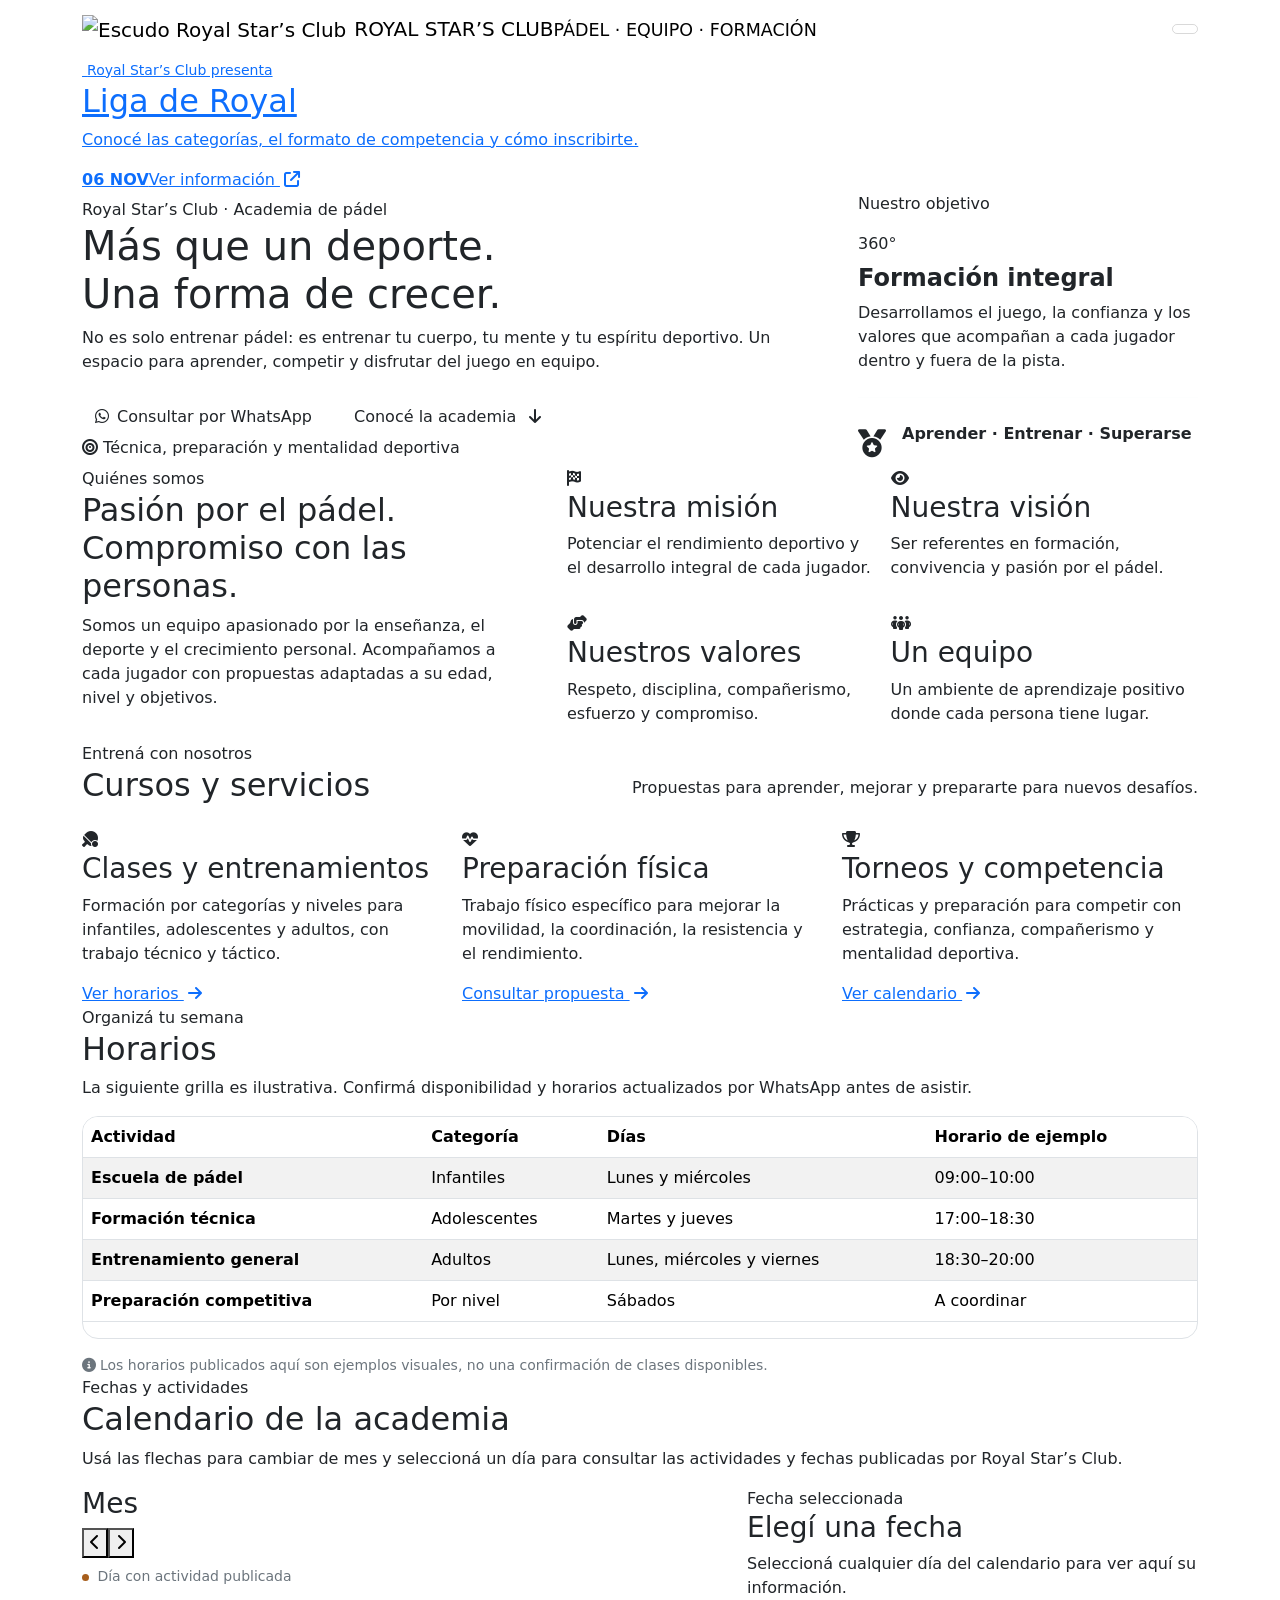
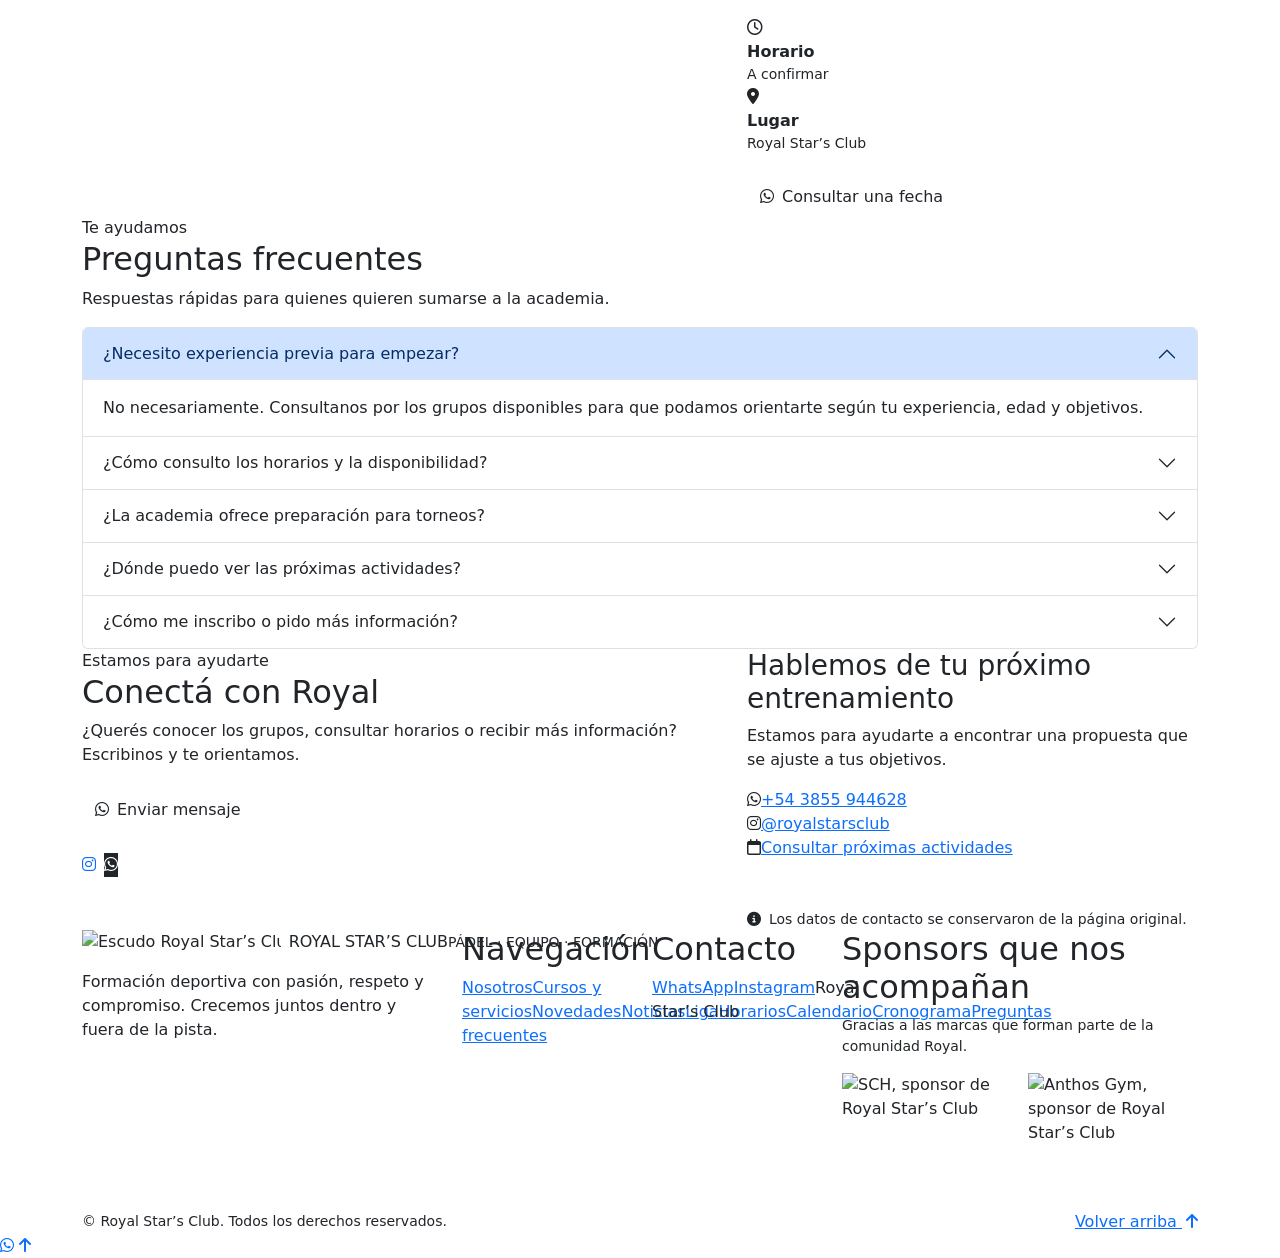
==== index.html @ 3c7a0f92 "Add website project files Co-authored-by: Copilot <223556219+Copilot@users.noreply.github.com>" ====
<!doctype html>
<html lang="es">
<head>
<meta charset="utf-8"/>
<meta content="width=device-width, initial-scale=1" name="viewport"/>
<meta content="#101a2a" name="theme-color"/>
<meta content="Royal Star&rsquo;s Club: p&aacute;del, formaci&oacute;n, equipo y competencia." name="description"/>
<title>Royal Star&rsquo;s Club | P&aacute;del, equipo y formaci&oacute;n</title>
<link href="assets/img/favicon-royal.png" rel="icon" type="image/png"/>
<link href="https://cdn.jsdelivr.net/npm/bootstrap@5.3.3/dist/css/bootstrap.min.css" rel="stylesheet"/>
<link href="https://cdnjs.cloudflare.com/ajax/libs/font-awesome/6.5.2/css/all.min.css" rel="stylesheet"/>
<link href="assets/css/main.css" rel="stylesheet"/>
</head>
<body id="top">
<nav aria-label="Navegaci&oacute;n principal" class="navbar site-nav sticky-top">
<div class="container">
<a aria-label="Royal Star&rsquo;s Club, inicio" class="navbar-brand d-flex align-items-center gap-2 me-3" href="#inicio">
<span class="brand-mark"><img alt="Escudo Royal Star&rsquo;s Club" src="assets/img/logo-royal.png"/></span><span class="brand-name">ROYAL STAR&rsquo;S CLUB<small>P&Aacute;DEL &middot; EQUIPO &middot; FORMACI&Oacute;N</small></span>
</a>
<button aria-controls="royalNav" aria-expanded="false" aria-label="Abrir men&uacute;" class="navbar-toggler ms-auto" data-bs-target="#royalNav" data-bs-toggle="collapse" type="button"><span aria-hidden="true" class="hamburger-lines"><span></span><span></span><span></span></span></button>
<div class="collapse navbar-collapse" id="royalNav">
<ul class="navbar-nav align-items-stretch">
<li class="nav-item"><a class="nav-link" href="#inicio">Inicio</a></li>
<li class="nav-item"><a class="nav-link" href="#nosotros">Nosotros</a></li>
<li class="nav-item"><a class="nav-link" href="#cursos">Cursos</a></li>
<li class="nav-item"><a class="nav-link" href="novedades.html" rel="noopener" target="_blank">Novedades</a></li>
<li class="nav-item"><a class="nav-link" href="novedades.html#blog" rel="noopener" target="_blank">Noticias</a></li>
<li class="nav-item"><a class="nav-link" href="liga.html" rel="noopener" target="_blank">Liga</a></li>
<li class="nav-item"><a class="nav-link" href="#horarios">Horarios</a></li>
<li class="nav-item"><a class="nav-link" href="#calendario">Calendario</a></li>
<li class="nav-item"><a class="nav-link" href="cronograma.html" rel="noopener" target="_blank">Cronograma</a></li>
<li class="nav-item"><a class="nav-link" href="#preguntas">Preguntas frecuentes</a></li>
<li class="nav-item ms-xl-1"><a class="btn btn-royal btn-sm px-3 mt-2 mt-xl-0" href="#contacto">Contacto <i class="fa-solid fa-arrow-right ms-1"></i></a></li>
</ul>
</div>
</div>
</nav>
<main>
<div class="league-promo-shell">
<div class="container">
<a aria-label="Abrir la p&aacute;gina especial Liga de Royal" class="league-promo" href="liga.html" rel="noopener" target="_blank">
<span class="league-promo-emblem"><img alt="" aria-hidden="true" src="assets/img/logo-royal.png"/></span>
<span class="league-promo-copy"><small>Royal Star&rsquo;s Club presenta</small><h2>Liga de Royal</h2><p>Conoc&eacute; las categor&iacute;as, el formato de competencia y c&oacute;mo inscribirte.</p></span>
<span class="league-promo-action"><strong>06 NOV</strong><span>Ver informaci&oacute;n <i class="fa-solid fa-arrow-up-right-from-square ms-1"></i></span></span>
</a>
</div>
</div>
<section class="hero" id="inicio">
<div class="container position-relative" style="z-index:1">
<div class="row align-items-center g-5">
<div class="col-lg-8">
<span class="eyebrow">Royal Star&rsquo;s Club &middot; Academia de p&aacute;del</span>
<h1>M&aacute;s que un deporte.<br/><span>Una forma de crecer.</span></h1>
<p class="hero-lead">No es solo entrenar p&aacute;del: es entrenar tu cuerpo, tu mente y tu esp&iacute;ritu deportivo. Un espacio para aprender, competir y disfrutar del juego en equipo.</p>
<div class="d-flex flex-wrap gap-3 mt-4"><a class="btn btn-royal" href="https://wa.me/543855944628?text=Hola,%20me%20gustar%C3%ADa%20recibir%20m%C3%A1s%20informaci%C3%B3n" rel="noopener" target="_blank"><i class="fa-brands fa-whatsapp me-2"></i>Consultar por WhatsApp</a><a class="btn btn-ghost" href="#cursos">Conoc&eacute; la academia <i class="fa-solid fa-arrow-down ms-2"></i></a></div>
<div class="hero-tag"><i class="fa-solid fa-bullseye"></i> T&eacute;cnica, preparaci&oacute;n y mentalidad deportiva</div>
</div>
<div class="col-lg-4 d-none d-lg-block"><div class="hero-side"><span class="eyebrow">Nuestro objetivo</span><div class="big-number mt-3">360&deg;</div><h2 class="h4 fw-bold mt-2">Formaci&oacute;n integral</h2><p class="mb-0">Desarrollamos el juego, la confianza y los valores que acompa&ntilde;an a cada jugador dentro y fuera de la pista.</p><hr class="border-light opacity-25 my-4"/><div class="d-flex gap-3 align-items-center"><i class="fa-solid fa-medal fs-3" style="color:var(--gold)"></i><div><strong>Aprender &middot; Entrenar &middot; Superarse</strong><div class="small text-white-50">Cada pr&aacute;ctica es una oportunidad.</div></div></div></div></div>
</div>
</div>
</section>
<section class="section-wrap" id="nosotros">
<div class="container"><div class="section-panel">
<div class="row g-5 align-items-start"><div class="col-lg-5"><span class="section-kicker">Qui&eacute;nes somos</span><h2 class="section-title">Pasi&oacute;n por el p&aacute;del.<br/>Compromiso con las personas.</h2><div class="title-rule"></div><p class="section-intro">Somos un equipo apasionado por la ense&ntilde;anza, el deporte y el crecimiento personal. Acompa&ntilde;amos a cada jugador con propuestas adaptadas a su edad, nivel y objetivos.</p></div>
<div class="col-lg-7"><div class="row g-3">
<div class="col-sm-6"><div class="value-tile"><i class="fa-solid fa-flag-checkered"></i><h3>Nuestra misi&oacute;n</h3><p>Potenciar el rendimiento deportivo y el desarrollo integral de cada jugador.</p></div></div>
<div class="col-sm-6"><div class="value-tile"><i class="fa-solid fa-eye"></i><h3>Nuestra visi&oacute;n</h3><p>Ser referentes en formaci&oacute;n, convivencia y pasi&oacute;n por el p&aacute;del.</p></div></div>
<div class="col-sm-6"><div class="value-tile"><i class="fa-solid fa-handshake-angle"></i><h3>Nuestros valores</h3><p>Respeto, disciplina, compa&ntilde;erismo, esfuerzo y compromiso.</p></div></div>
<div class="col-sm-6"><div class="value-tile"><i class="fa-solid fa-people-group"></i><h3>Un equipo</h3><p>Un ambiente de aprendizaje positivo donde cada persona tiene lugar.</p></div></div>
</div></div>
</div>
</div></div>
</section>
<section class="section-wrap pt-0" id="cursos">
<div class="container"><div class="section-panel">
<div class="d-flex flex-wrap align-items-end justify-content-between gap-3 mb-4"><div><span class="section-kicker">Entren&aacute; con nosotros</span><h2 class="section-title mb-0">Cursos y servicios</h2></div><p class="section-intro mb-1">Propuestas para aprender, mejorar y prepararte para nuevos desaf&iacute;os.</p></div><div class="title-rule"></div>
<div class="row g-4">
<div class="col-md-6 col-xl-4"><article class="service-card"><div class="card-top"></div><div class="service-body"><div class="service-icon"><i class="fa-solid fa-table-tennis-paddle-ball"></i></div><h3>Clases y entrenamientos</h3><p>Formaci&oacute;n por categor&iacute;as y niveles para infantiles, adolescentes y adultos, con trabajo t&eacute;cnico y t&aacute;ctico.</p><a class="text-link" href="#horarios">Ver horarios <i class="fa-solid fa-arrow-right ms-1"></i></a></div></article></div>
<div class="col-md-6 col-xl-4"><article class="service-card"><div class="card-top"></div><div class="service-body"><div class="service-icon"><i class="fa-solid fa-heart-pulse"></i></div><h3>Preparaci&oacute;n f&iacute;sica</h3><p>Trabajo f&iacute;sico espec&iacute;fico para mejorar la movilidad, la coordinaci&oacute;n, la resistencia y el rendimiento.</p><a class="text-link" href="#contacto">Consultar propuesta <i class="fa-solid fa-arrow-right ms-1"></i></a></div></article></div>
<div class="col-md-6 col-xl-4"><article class="service-card"><div class="card-top"></div><div class="service-body"><div class="service-icon"><i class="fa-solid fa-trophy"></i></div><h3>Torneos y competencia</h3><p>Pr&aacute;cticas y preparaci&oacute;n para competir con estrategia, confianza, compa&ntilde;erismo y mentalidad deportiva.</p><a class="text-link" href="#calendario">Ver calendario <i class="fa-solid fa-arrow-right ms-1"></i></a></div></article></div>
</div>
</div></div>
</section>
<section class="section-wrap pt-0" id="horarios">
<div class="container"><div class="section-panel">
<span class="section-kicker">Organiz&aacute; tu semana</span><h2 class="section-title">Horarios</h2><p class="section-intro">La siguiente grilla es ilustrativa. Confirm&aacute; disponibilidad y horarios actualizados por WhatsApp antes de asistir.</p><div class="title-rule"></div>
<div class="table-responsive rounded-4 border"><table class="table table-striped table-hover table-royal"><thead><tr><th scope="col">Actividad</th><th scope="col">Categor&iacute;a</th><th scope="col">D&iacute;as</th><th scope="col">Horario de ejemplo</th></tr></thead><tbody>
<tr><td class="fw-bold">Escuela de p&aacute;del</td><td>Infantiles</td><td>Lunes y mi&eacute;rcoles</td><td><span class="time-pill">09:00&ndash;10:00</span></td></tr>
<tr><td class="fw-bold">Formaci&oacute;n t&eacute;cnica</td><td>Adolescentes</td><td>Martes y jueves</td><td><span class="time-pill">17:00&ndash;18:30</span></td></tr>
<tr><td class="fw-bold">Entrenamiento general</td><td>Adultos</td><td>Lunes, mi&eacute;rcoles y viernes</td><td><span class="time-pill">18:30&ndash;20:00</span></td></tr>
<tr><td class="fw-bold">Preparaci&oacute;n competitiva</td><td>Por nivel</td><td>S&aacute;bados</td><td><span class="time-pill">A coordinar</span></td></tr>
</tbody></table></div>
<p class="small text-secondary mt-3 mb-0"><i class="fa-solid fa-circle-info me-1"></i>Los horarios publicados aqu&iacute; son ejemplos visuales, no una confirmaci&oacute;n de clases disponibles.</p>
</div></div>
</section>
<section class="section-wrap pt-0" id="calendario">
<div class="container"><div class="section-panel">
<span class="section-kicker">Fechas y actividades</span><h2 class="section-title">Calendario de la academia</h2><p class="section-intro">Us&aacute; las flechas para cambiar de mes y seleccion&aacute; un d&iacute;a para consultar las actividades y fechas publicadas por Royal Star&rsquo;s Club.</p><div class="title-rule"></div>
<div class="row g-4 align-items-stretch"><div class="col-lg-7"><div class="calendar-shell"><div class="calendar-head"><h3 aria-live="polite" id="calendarMonth">Mes</h3><div class="calendar-nav"><button aria-label="Mes anterior" id="prevMonth" type="button"><i class="fa-solid fa-chevron-left"></i></button><button aria-label="Mes siguiente" id="nextMonth" type="button"><i class="fa-solid fa-chevron-right"></i></button></div></div><div aria-label="Calendario mensual" class="calendar-grid" id="calendarGrid"></div></div><div class="small text-secondary mt-2"><span class="d-inline-block rounded-circle me-1" style="width:7px;height:7px;background:#a75e1c"></span> D&iacute;a con actividad publicada</div></div>
<div class="col-lg-5"><div class="event-panel"><span class="event-date" id="selectedDateLabel">Fecha seleccionada</span><h3 id="eventTitle">Eleg&iacute; una fecha</h3><p id="eventDescription">Seleccion&aacute; cualquier d&iacute;a del calendario para ver aqu&iacute; su informaci&oacute;n.</p><div class="event-detail"><i class="fa-regular fa-clock"></i><div><strong>Horario</strong><div class="small" id="eventTime">A confirmar</div></div></div><div class="event-detail"><i class="fa-solid fa-location-dot"></i><div><strong>Lugar</strong><div class="small" id="eventPlace">Royal Star&rsquo;s Club</div></div></div><a class="btn btn-royal mt-4" href="https://wa.me/543855944628?text=Hola,%20quiero%20consultar%20por%20el%20calendario%20de%20Royal%20Club" rel="noopener" target="_blank"><i class="fa-brands fa-whatsapp me-2"></i>Consultar una fecha</a></div></div>
</div>
</div></div>
</section>
<section class="section-wrap pt-0" id="preguntas">
<div class="container"><div class="section-panel">
<span class="section-kicker">Te ayudamos</span><h2 class="section-title">Preguntas frecuentes</h2><p class="section-intro">Respuestas r&aacute;pidas para quienes quieren sumarse a la academia.</p><div class="title-rule"></div>
<div class="accordion" id="faqAccordion">
<div class="accordion-item"><h3 class="accordion-header"><button aria-controls="faq1" aria-expanded="true" class="accordion-button" data-bs-target="#faq1" data-bs-toggle="collapse" type="button">&iquest;Necesito experiencia previa para empezar?</button></h3><div class="accordion-collapse collapse show" data-bs-parent="#faqAccordion" id="faq1"><div class="accordion-body">No necesariamente. Consultanos por los grupos disponibles para que podamos orientarte seg&uacute;n tu experiencia, edad y objetivos.</div></div></div>
<div class="accordion-item"><h3 class="accordion-header"><button aria-controls="faq2" aria-expanded="false" class="accordion-button collapsed" data-bs-target="#faq2" data-bs-toggle="collapse" type="button">&iquest;C&oacute;mo consulto los horarios y la disponibilidad?</button></h3><div class="accordion-collapse collapse" data-bs-parent="#faqAccordion" id="faq2"><div class="accordion-body">Pod&eacute;s revisar la secci&oacute;n Horarios y escribirnos por WhatsApp para confirmar los turnos vigentes y la disponibilidad de cada grupo.</div></div></div>
<div class="accordion-item"><h3 class="accordion-header"><button aria-controls="faq3" aria-expanded="false" class="accordion-button collapsed" data-bs-target="#faq3" data-bs-toggle="collapse" type="button">&iquest;La academia ofrece preparaci&oacute;n para torneos?</button></h3><div class="accordion-collapse collapse" data-bs-parent="#faqAccordion" id="faq3"><div class="accordion-body">La propuesta contempla entrenamiento t&eacute;cnico, t&aacute;ctico y preparaci&oacute;n competitiva. Consult&aacute; qu&eacute; actividades est&aacute;n programadas en este momento.</div></div></div>
<div class="accordion-item"><h3 class="accordion-header"><button aria-controls="faq4" aria-expanded="false" class="accordion-button collapsed" data-bs-target="#faq4" data-bs-toggle="collapse" type="button">&iquest;D&oacute;nde puedo ver las pr&oacute;ximas actividades?</button></h3><div class="accordion-collapse collapse" data-bs-parent="#faqAccordion" id="faq4"><div class="accordion-body">En el Calendario pod&eacute;s navegar por los meses y seleccionar una fecha. Tambi&eacute;n pod&eacute;s consultar la p&aacute;gina Cronograma desde el men&uacute; principal.</div></div></div>
<div class="accordion-item"><h3 class="accordion-header"><button aria-controls="faq5" aria-expanded="false" class="accordion-button collapsed" data-bs-target="#faq5" data-bs-toggle="collapse" type="button">&iquest;C&oacute;mo me inscribo o pido m&aacute;s informaci&oacute;n?</button></h3><div class="accordion-collapse collapse" data-bs-parent="#faqAccordion" id="faq5"><div class="accordion-body">Escribinos por WhatsApp o contactanos desde los enlaces de esta p&aacute;gina para que podamos orientarte sobre los pasos a seguir.</div></div></div>
</div>
</div></div>
</section>
<section class="section-wrap pt-0" id="contacto">
<div class="container"><div class="row g-4"><div class="col-lg-7"><div class="section-panel h-100"><span class="section-kicker">Estamos para ayudarte</span><h2 class="section-title">Conect&aacute; con Royal</h2><div class="title-rule"></div><p class="section-intro mb-4">&iquest;Quer&eacute;s conocer los grupos, consultar horarios o recibir m&aacute;s informaci&oacute;n? Escribinos y te orientamos.</p><a class="btn btn-royal" href="https://wa.me/543855944628?text=Hola,%20me%20gustar%C3%ADa%20recibir%20m%C3%A1s%20informaci%C3%B3n" rel="noopener" target="_blank"><i class="fa-brands fa-whatsapp me-2"></i>Enviar mensaje</a><div class="mt-4 d-flex gap-2"><a aria-label="Instagram Royal Stars Club" class="social-icon" href="https://instagram.com/royalstarsclub" rel="noopener" target="_blank"><i class="fa-brands fa-instagram"></i></a><a aria-label="WhatsApp" class="social-icon bg-dark text-white" href="https://wa.me/543855944628" rel="noopener" target="_blank"><i class="fa-brands fa-whatsapp"></i></a></div></div></div><div class="col-lg-5"><div class="contact-card"><h3>Hablemos de tu pr&oacute;ximo entrenamiento</h3><p>Estamos para ayudarte a encontrar una propuesta que se ajuste a tus objetivos.</p><div class="contact-item"><i class="fa-brands fa-whatsapp"></i><a href="https://wa.me/543855944628" rel="noopener" target="_blank">+54 3855 944628</a></div><div class="contact-item"><i class="fa-brands fa-instagram"></i><a href="https://instagram.com/royalstarsclub" rel="noopener" target="_blank">@royalstarsclub</a></div><div class="contact-item"><i class="fa-regular fa-calendar"></i><a href="#calendario">Consultar pr&oacute;ximas actividades</a></div><hr class="border-light opacity-25 my-4"/><p class="small mb-0"><i class="fa-solid fa-circle-info me-2" style="color:var(--gold)"></i>Los datos de contacto se conservaron de la p&aacute;gina original.</p></div></div></div></div>
</section>
</main>
<footer class="site-footer">
<div class="container">
<div class="row g-4 pb-4">
<div class="col-md-6 col-lg-4"><a class="navbar-brand d-flex align-items-center gap-2 mb-3" href="#inicio"><span class="brand-mark"><img alt="Escudo Royal Star&rsquo;s Club" src="assets/img/logo-royal.png"/></span><span class="brand-name">ROYAL STAR&rsquo;S CLUB<small>P&Aacute;DEL &middot; EQUIPO &middot; FORMACI&Oacute;N</small></span></a><p class="footer-copy">Formaci&oacute;n deportiva con pasi&oacute;n, respeto y compromiso. Crecemos juntos dentro y fuera de la pista.</p></div>
<div class="col-6 col-lg-2"><h2 class="footer-title">Navegaci&oacute;n</h2><a class="footer-link" href="#nosotros">Nosotros</a><a class="footer-link" href="#cursos">Cursos y servicios</a><a class="footer-link" href="novedades.html" rel="noopener" target="_blank">Novedades</a><a class="footer-link" href="novedades.html#blog" rel="noopener" target="_blank">Noticias</a><a class="footer-link" href="liga.html" rel="noopener" target="_blank">Liga</a><a class="footer-link" href="#horarios">Horarios</a><a class="footer-link" href="#calendario">Calendario</a><a class="footer-link" href="cronograma.html" rel="noopener" target="_blank">Cronograma</a><a class="footer-link" href="#preguntas">Preguntas frecuentes</a></div>
<div class="col-6 col-lg-2"><h2 class="footer-title">Contacto</h2><a class="footer-link" href="https://wa.me/543855944628" rel="noopener" target="_blank">WhatsApp</a><a class="footer-link" href="https://instagram.com/royalstarsclub" rel="noopener" target="_blank">Instagram</a><span class="footer-link">Royal Star&rsquo;s Club</span></div>
<div class="col-lg-4"><h2 class="footer-title">Sponsors que nos acompa&ntilde;an</h2><p class="footer-copy small">Gracias a las marcas que forman parte de la comunidad Royal.</p><div class="row g-3 align-items-stretch"><div class="col-6"><div class="sponsor-box sponsor-box-sch"><img alt="SCH, sponsor de Royal Star&rsquo;s Club" loading="lazy" src="assets/img/sponsor-sch.png"/></div></div><div class="col-6"><div class="sponsor-box sponsor-box-anthos"><img alt="Anthos Gym, sponsor de Royal Star&rsquo;s Club" loading="lazy" src="assets/img/sponsor-anthos-gym.png"/></div></div></div></div>
</div>
<hr class="border-light opacity-25"/><div class="d-flex flex-column flex-md-row align-items-center justify-content-between gap-2 pt-2"><p class="footer-copy small mb-0">&copy; <span id="year"></span> Royal Star&rsquo;s Club. Todos los derechos reservados.</p><a class="footer-link mb-0" href="#top">Volver arriba <i class="fa-solid fa-arrow-up ms-1"></i></a></div>
</div>
</footer>
<a aria-label="Contactar por WhatsApp" class="float-ws" href="https://wa.me/543855944628?text=Hola,%20me%20gustar%C3%ADa%20recibir%20m%C3%A1s%20informaci%C3%B3n" rel="noopener" target="_blank"><i class="fa-brands fa-whatsapp"></i></a>
<a aria-label="Volver al inicio" class="to-top" href="#top"><i class="fa-solid fa-arrow-up"></i></a>
<script src="https://cdn.jsdelivr.net/npm/bootstrap@5.3.3/dist/js/bootstrap.bundle.min.js"></script>
<script src="assets/js/main.js"></script>
</body>
</html>
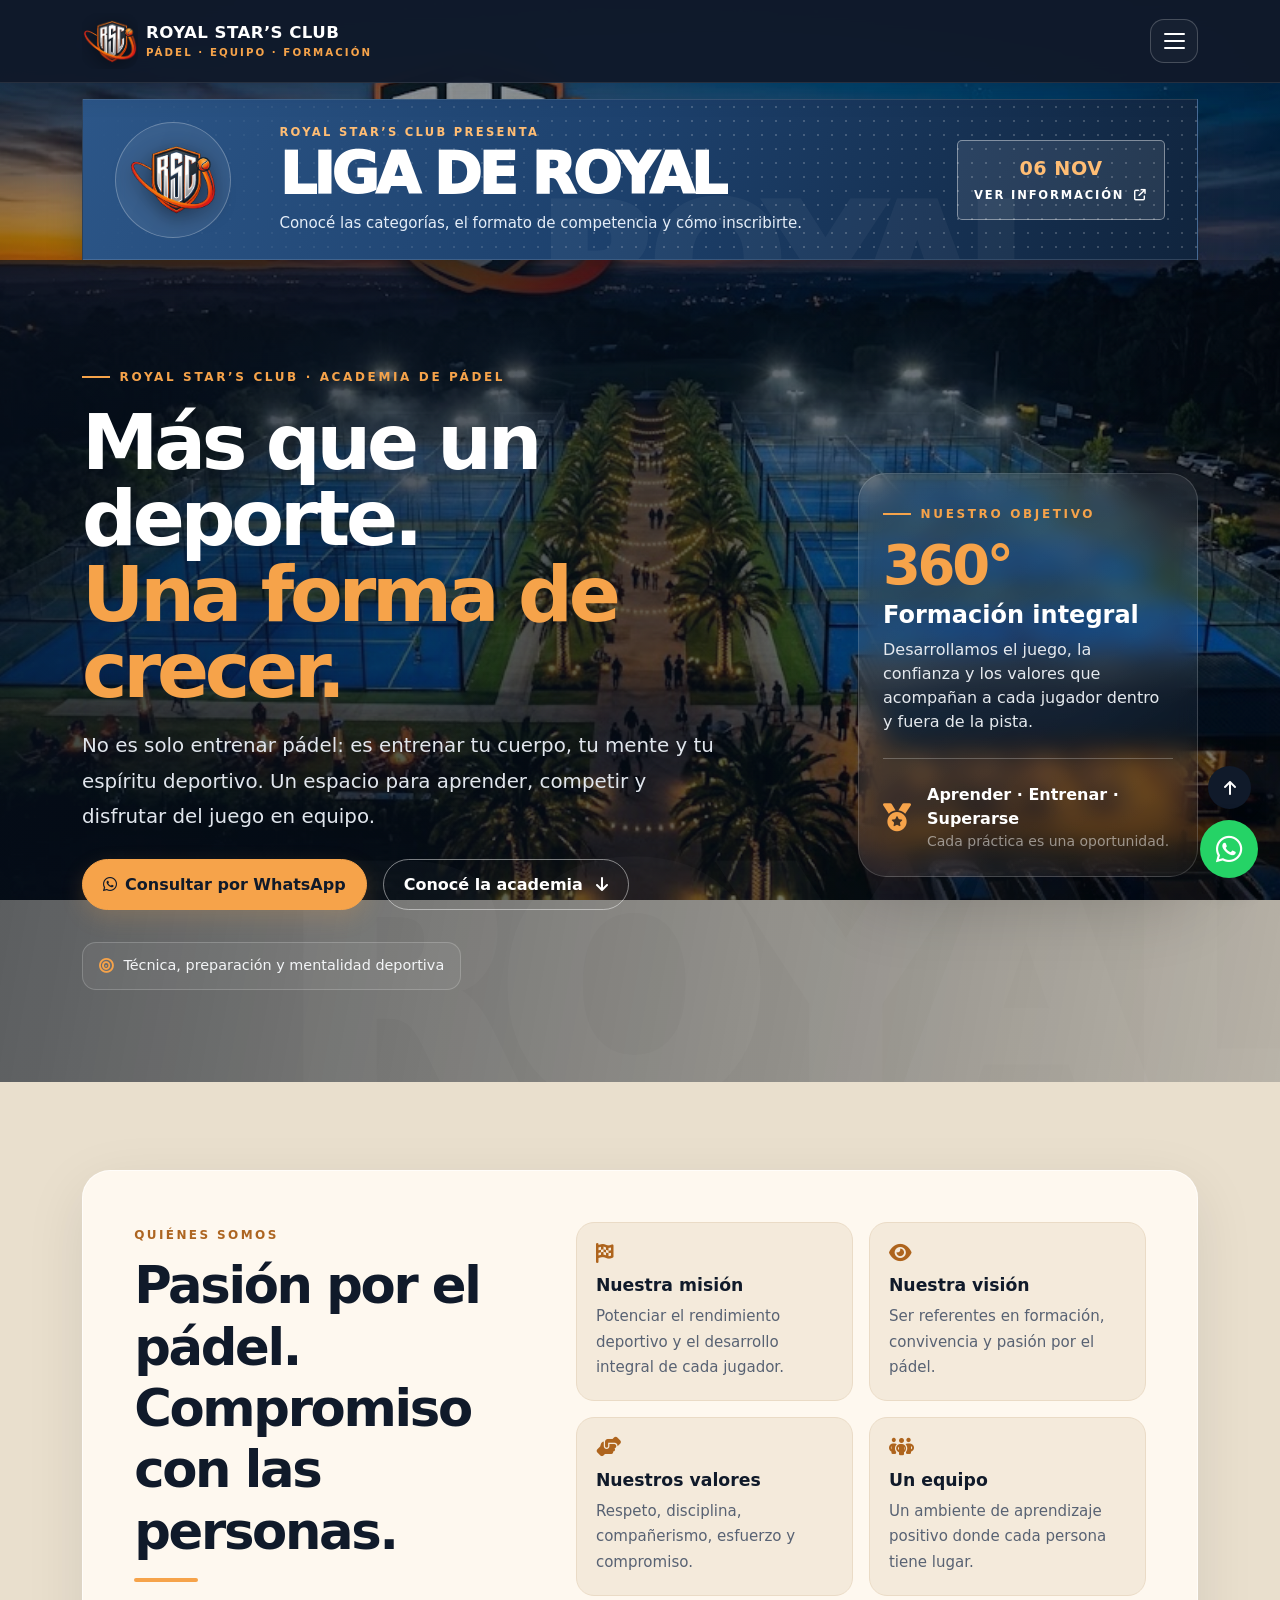
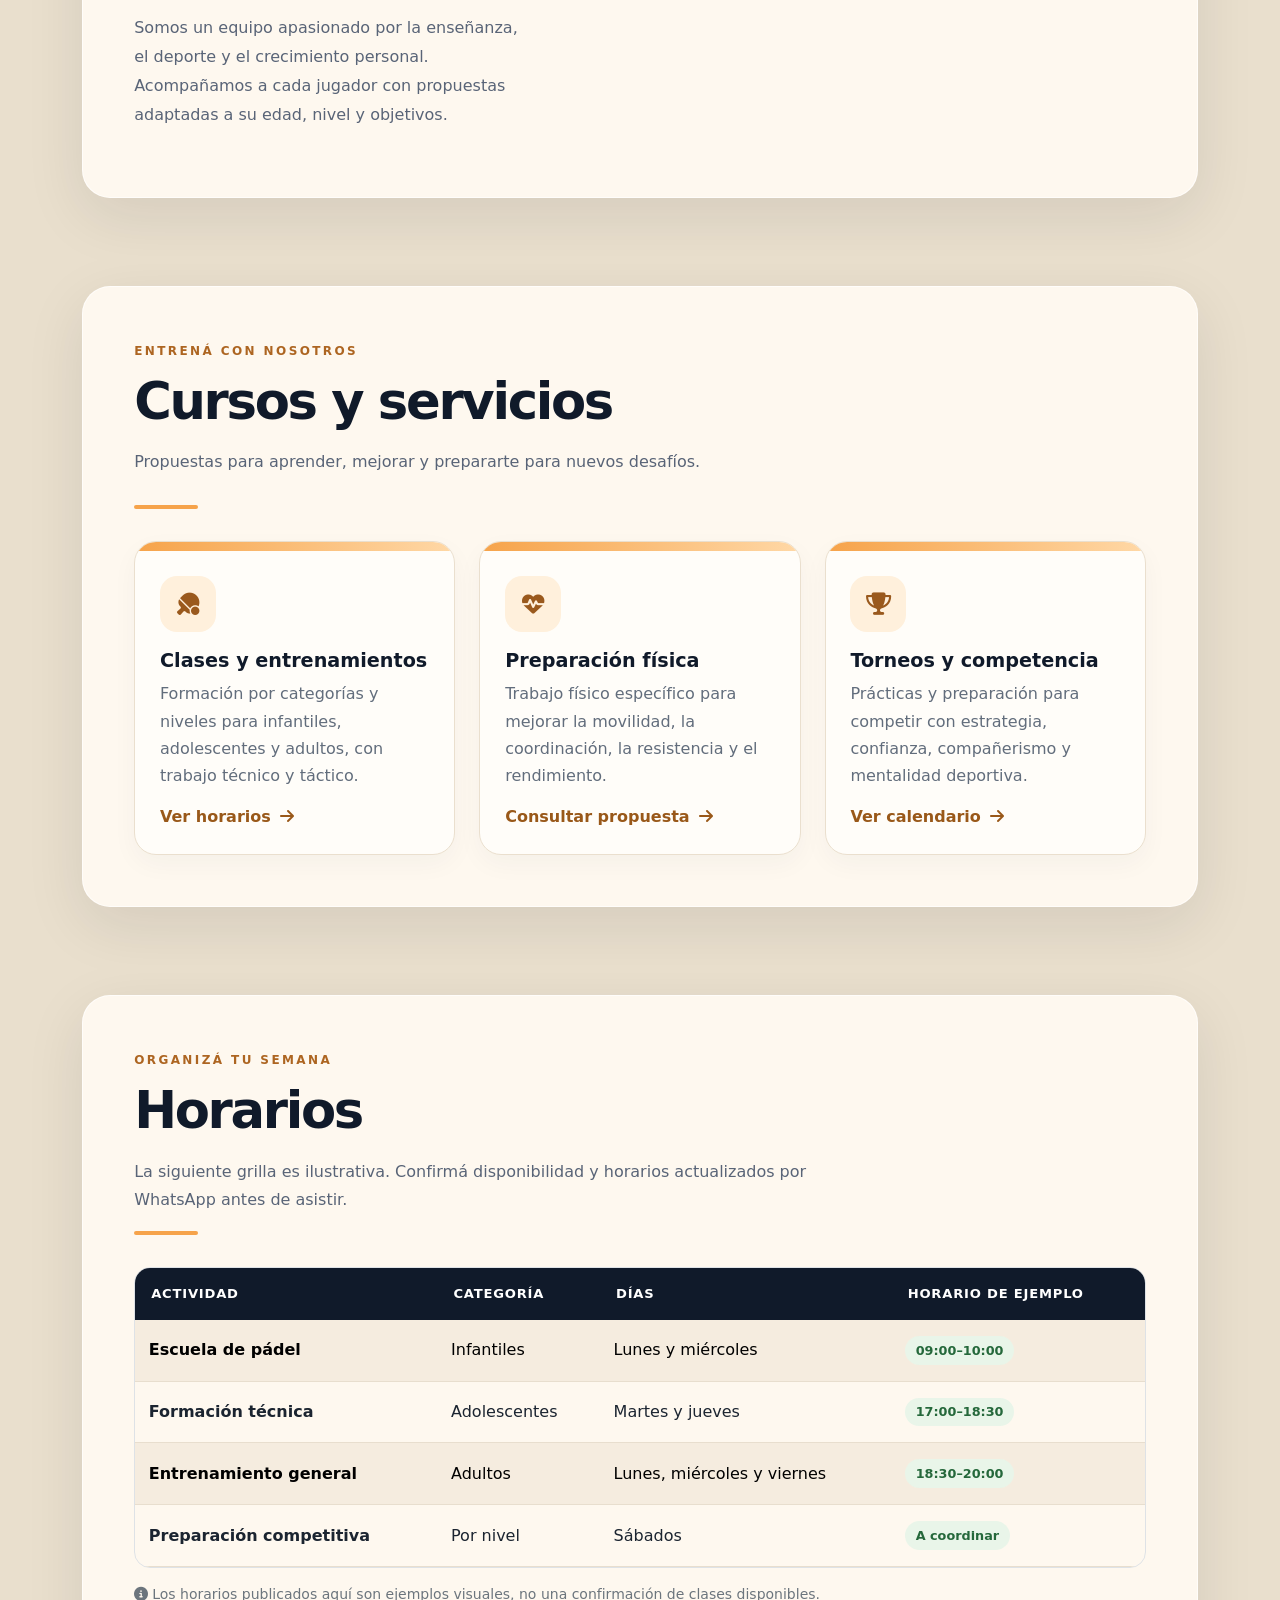
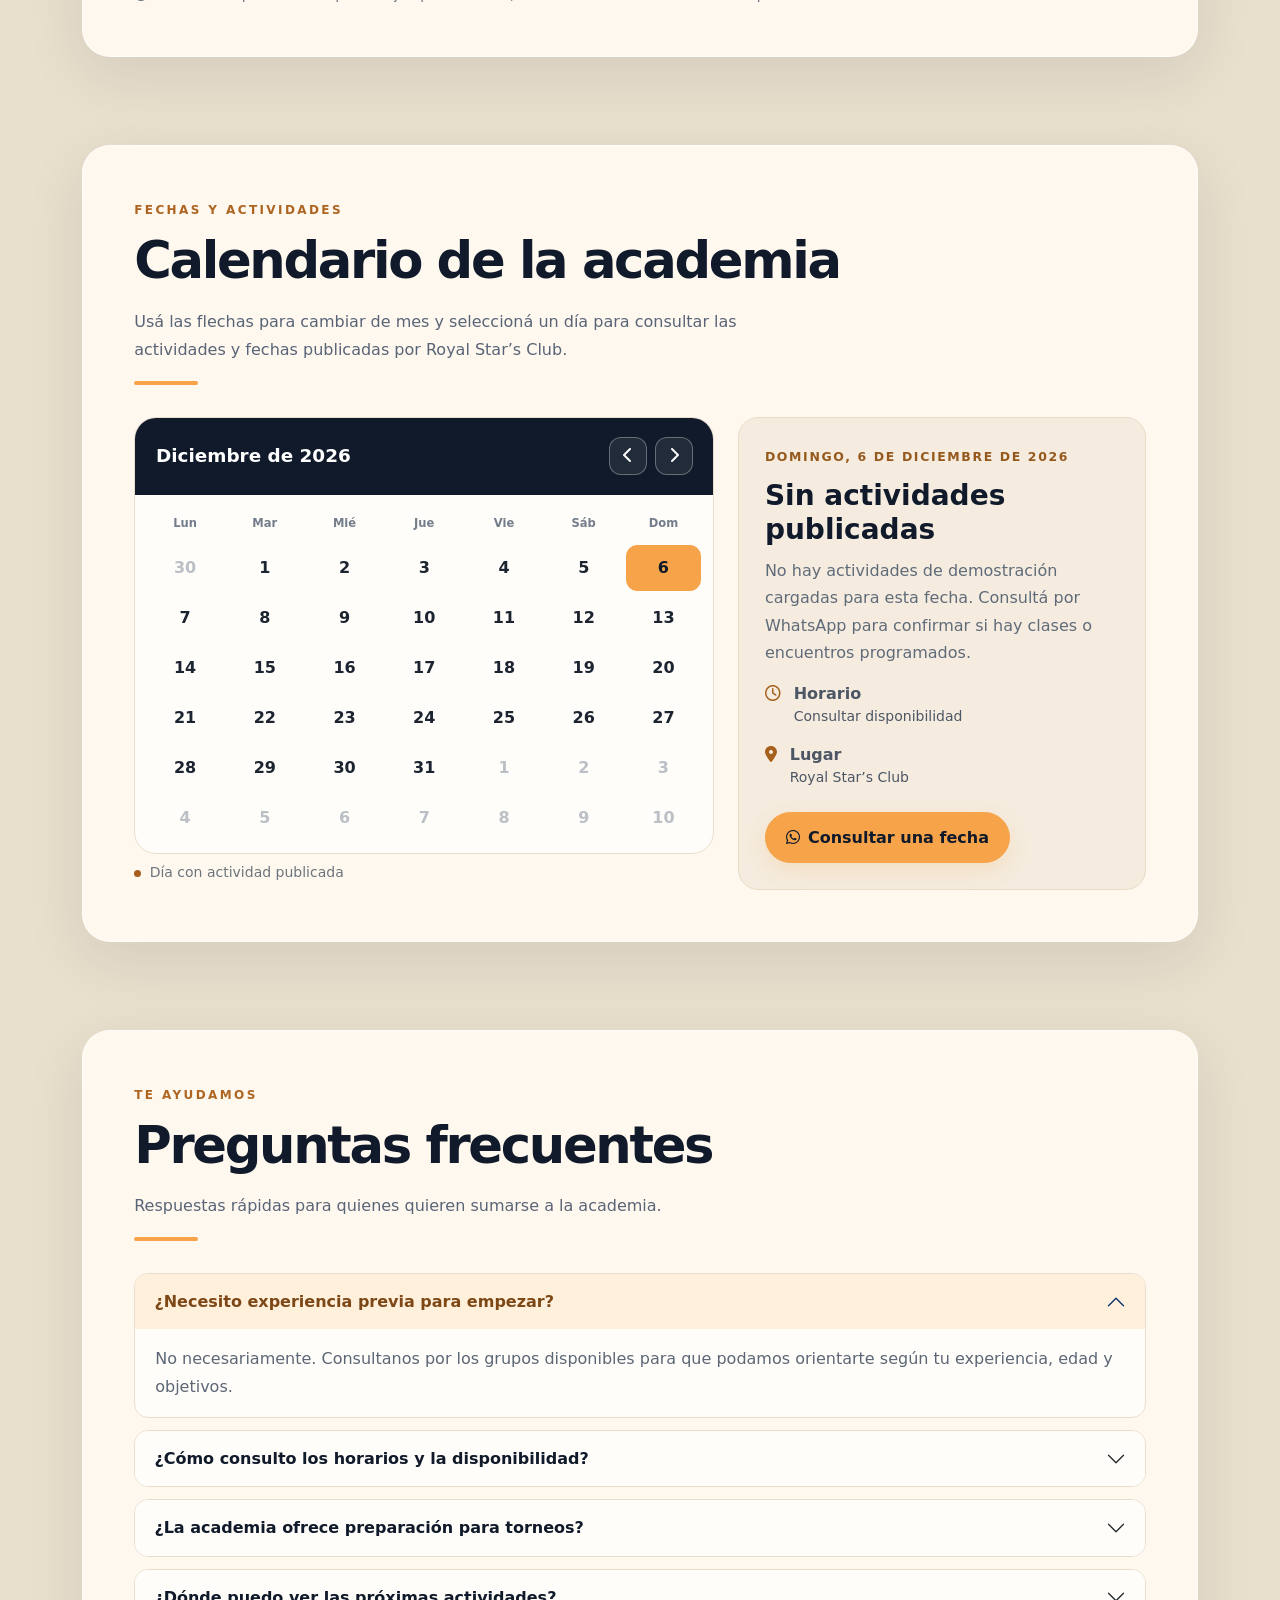
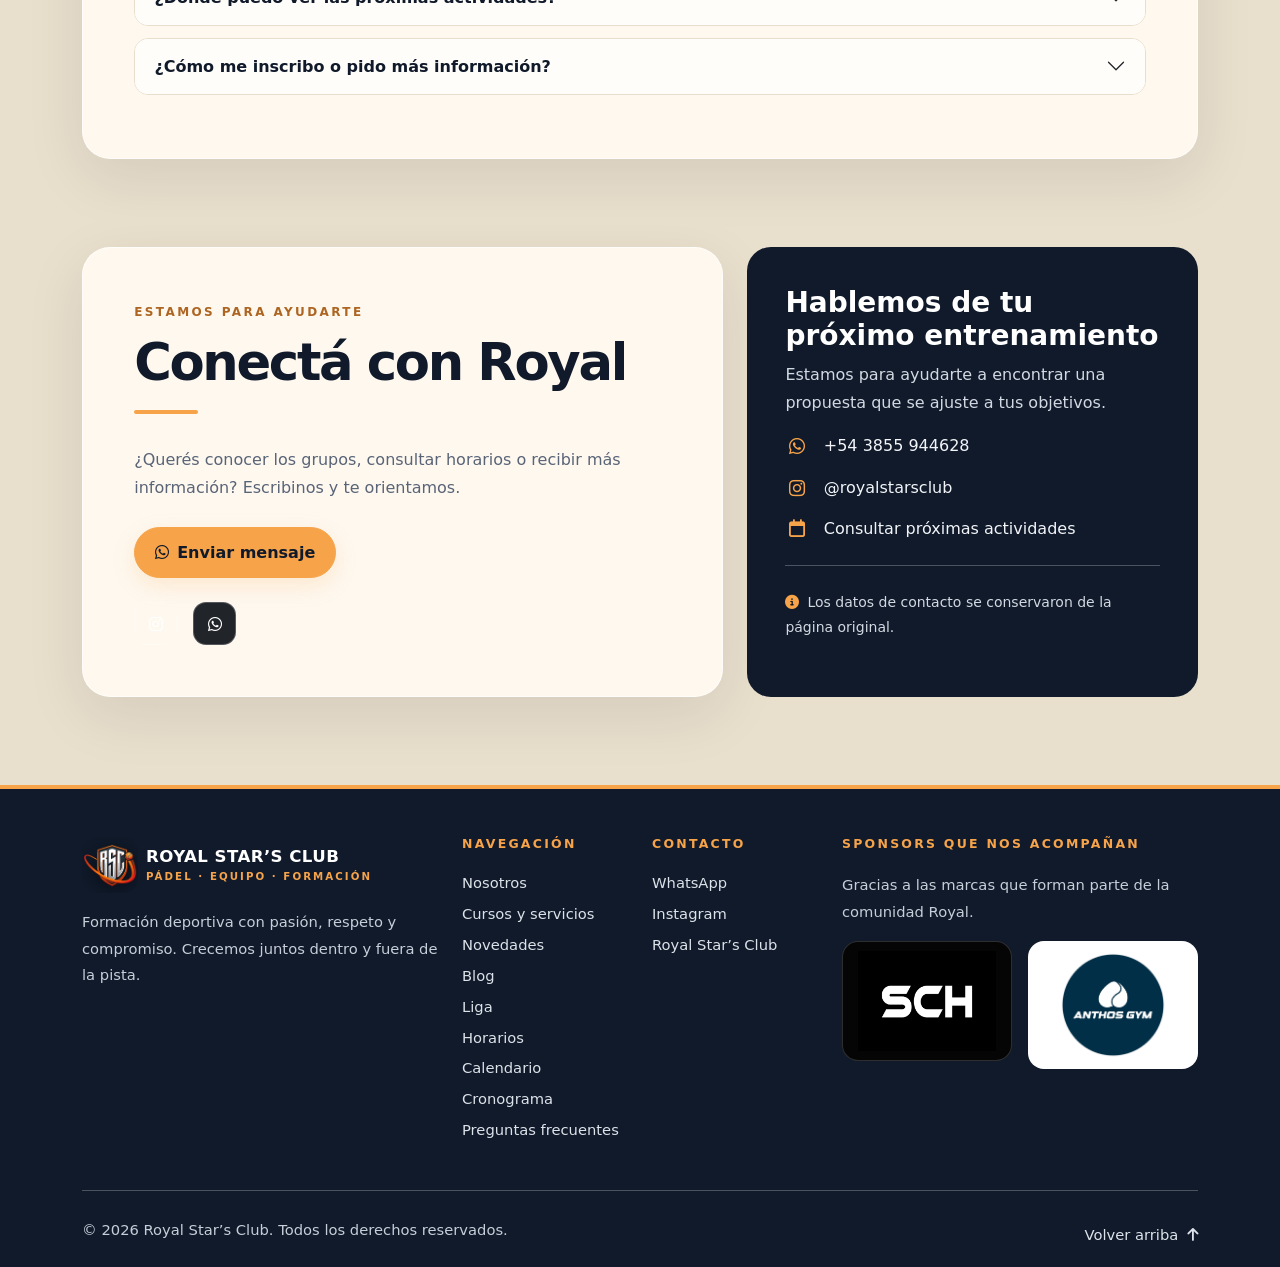
==== commit 89c97761: "Replace 'Noticias' link with 'Blog' in navigation" ====
--- a/index.html
+++ b/index.html
@@ -24,7 +24,7 @@
 <li class="nav-item"><a class="nav-link" href="#nosotros">Nosotros</a></li>
 <li class="nav-item"><a class="nav-link" href="#cursos">Cursos</a></li>
 <li class="nav-item"><a class="nav-link" href="novedades.html" rel="noopener" target="_blank">Novedades</a></li>
-<li class="nav-item"><a class="nav-link" href="novedades.html#blog" rel="noopener" target="_blank">Noticias</a></li>
+<li class="nav-item"><a class="nav-link" href="novedades.html#blog" rel="noopener" target="_blank">Blog</a></li>
 <li class="nav-item"><a class="nav-link" href="liga.html" rel="noopener" target="_blank">Liga</a></li>
 <li class="nav-item"><a class="nav-link" href="#horarios">Horarios</a></li>
 <li class="nav-item"><a class="nav-link" href="#calendario">Calendario</a></li>
@@ -121,7 +121,7 @@
 <div class="container">
 <div class="row g-4 pb-4">
 <div class="col-md-6 col-lg-4"><a class="navbar-brand d-flex align-items-center gap-2 mb-3" href="#inicio"><span class="brand-mark"><img alt="Escudo Royal Star&rsquo;s Club" src="assets/img/logo-royal.png"/></span><span class="brand-name">ROYAL STAR&rsquo;S CLUB<small>P&Aacute;DEL &middot; EQUIPO &middot; FORMACI&Oacute;N</small></span></a><p class="footer-copy">Formaci&oacute;n deportiva con pasi&oacute;n, respeto y compromiso. Crecemos juntos dentro y fuera de la pista.</p></div>
-<div class="col-6 col-lg-2"><h2 class="footer-title">Navegaci&oacute;n</h2><a class="footer-link" href="#nosotros">Nosotros</a><a class="footer-link" href="#cursos">Cursos y servicios</a><a class="footer-link" href="novedades.html" rel="noopener" target="_blank">Novedades</a><a class="footer-link" href="novedades.html#blog" rel="noopener" target="_blank">Noticias</a><a class="footer-link" href="liga.html" rel="noopener" target="_blank">Liga</a><a class="footer-link" href="#horarios">Horarios</a><a class="footer-link" href="#calendario">Calendario</a><a class="footer-link" href="cronograma.html" rel="noopener" target="_blank">Cronograma</a><a class="footer-link" href="#preguntas">Preguntas frecuentes</a></div>
+<div class="col-6 col-lg-2"><h2 class="footer-title">Navegaci&oacute;n</h2><a class="footer-link" href="#nosotros">Nosotros</a><a class="footer-link" href="#cursos">Cursos y servicios</a><a class="footer-link" href="novedades.html" rel="noopener" target="_blank">Novedades</a><a class="footer-link" href="novedades.html#blog" rel="noopener" target="_blank">Blog</a><a class="footer-link" href="liga.html" rel="noopener" target="_blank">Liga</a><a class="footer-link" href="#horarios">Horarios</a><a class="footer-link" href="#calendario">Calendario</a><a class="footer-link" href="cronograma.html" rel="noopener" target="_blank">Cronograma</a><a class="footer-link" href="#preguntas">Preguntas frecuentes</a></div>
 <div class="col-6 col-lg-2"><h2 class="footer-title">Contacto</h2><a class="footer-link" href="https://wa.me/543855944628" rel="noopener" target="_blank">WhatsApp</a><a class="footer-link" href="https://instagram.com/royalstarsclub" rel="noopener" target="_blank">Instagram</a><span class="footer-link">Royal Star&rsquo;s Club</span></div>
 <div class="col-lg-4"><h2 class="footer-title">Sponsors que nos acompa&ntilde;an</h2><p class="footer-copy small">Gracias a las marcas que forman parte de la comunidad Royal.</p><div class="row g-3 align-items-stretch"><div class="col-6"><div class="sponsor-box sponsor-box-sch"><img alt="SCH, sponsor de Royal Star&rsquo;s Club" loading="lazy" src="assets/img/sponsor-sch.png"/></div></div><div class="col-6"><div class="sponsor-box sponsor-box-anthos"><img alt="Anthos Gym, sponsor de Royal Star&rsquo;s Club" loading="lazy" src="assets/img/sponsor-anthos-gym.png"/></div></div></div></div>
 </div>
--- a/assets/css/main.css
+++ b/assets/css/main.css
@@ -0,0 +1,97 @@
+:root{--navy:#101a2a;--navy-2:#172740;--gold:#f6a34a;--cream:#fff8ed;--ink:#1b2430;--muted:#657082;--green:#25d366}
+    *{box-sizing:border-box;scroll-behavior:smooth;scroll-padding-top:90px}
+    body{margin:0;color:var(--ink);font-family:system-ui,-apple-system,"Segoe UI",Roboto,Arial,sans-serif;background:#e9dfcd;position:relative;isolation:isolate}
+    /* Nuevo fondo panorámico de Royal Star’s Club. */
+    body::before{content:"";position:fixed;inset:0;z-index:-2;background-image:linear-gradient(135deg,rgba(5,14,26,.28),rgba(5,14,26,.16)),url('../img/fondo-royal.png');background-position:center;background-size:cover;background-repeat:no-repeat;filter:saturate(1.02)}
+    body::after{content:"";position:fixed;inset:0;z-index:-1;background:rgba(5,13,24,.16);pointer-events:none}
+    .site-nav{background:rgba(16,26,42,.96);backdrop-filter:blur(14px);box-shadow:0 8px 28px #101a2a26;border-bottom:1px solid #ffffff18}
+    .navbar{min-height:78px}
+    .brand-mark{width:56px;height:56px;display:inline-grid;place-items:center;flex:0 0 56px;border-radius:14px;background:transparent;box-shadow:none;overflow:hidden}.brand-mark img{width:100%;height:100%;object-fit:contain;filter:drop-shadow(0 4px 9px #0007)}
+    .brand-name{color:#fff;font-size:1.04rem;line-height:1.12;font-weight:800;letter-spacing:.025em}
+    .brand-name small{display:block;color:var(--gold);font-size:.64rem;letter-spacing:.2em;margin-top:4px}
+    .navbar .nav-link{color:#e9edf3;font-weight:650;font-size:.88rem;padding:.7rem .62rem!important;border-radius:9px;transition:color .2s,background .2s}
+    .navbar .nav-link:hover,.navbar .nav-link:focus{color:var(--gold);background:#ffffff0c}
+    .navbar-toggler{border-color:#ffffff55}.navbar-toggler:focus{box-shadow:0 0 0 .2rem #f6a34a55}.navbar-toggler-icon{filter:brightness(0) invert(1)}
+    .btn-royal{background:var(--gold);border:1px solid var(--gold);color:var(--navy);font-weight:800;border-radius:999px;padding:.78rem 1.25rem;box-shadow:0 8px 22px #f6a34a30;transition:transform .2s,box-shadow .2s}
+    .btn-royal:hover{background:#ffb765;border-color:#ffb765;color:var(--navy);transform:translateY(-2px);box-shadow:0 12px 27px #f6a34a45}
+    .btn-ghost{border:1px solid #ffffff78;color:#fff;border-radius:999px;padding:.78rem 1.25rem;font-weight:700}.btn-ghost:hover{background:#fff;color:var(--navy)}
+    .hero{min-height:calc(100svh - 78px);display:grid;align-items:center;padding:6rem 0 5.5rem;color:#fff;position:relative;overflow:hidden;background:linear-gradient(100deg,rgba(7,17,31,.66),rgba(7,17,31,.43) 55%,rgba(7,17,31,.22))}
+    .hero::after{content:"ROYAL";position:absolute;right:-.03em;bottom:-.23em;font-size:clamp(9rem,25vw,25rem);font-weight:950;letter-spacing:-.09em;color:#ffffff07;line-height:1;pointer-events:none}
+    .eyebrow{display:inline-flex;align-items:center;gap:.6rem;color:var(--gold);font-size:.75rem;text-transform:uppercase;letter-spacing:.22em;font-weight:850}
+    .eyebrow::before{content:"";width:28px;height:2px;background:var(--gold)}
+    .hero h1{font-size:clamp(2.65rem,6vw,5.35rem);line-height:.99;letter-spacing:-.055em;font-weight:900;max-width:850px;margin:1.2rem 0}
+    .hero h1 span{color:var(--gold)}.hero-lead{font-size:clamp(1.05rem,1.8vw,1.24rem);line-height:1.8;color:#e1e6ed;max-width:640px}
+    .hero-tag{display:inline-flex;align-items:center;gap:.65rem;margin-top:2rem;padding:.75rem 1rem;border:1px solid #ffffff30;border-radius:14px;background:#ffffff0d;color:#f3f5f7;font-size:.9rem}
+    .hero-tag i{color:var(--gold)}
+    .hero-side{border:1px solid #ffffff28;border-radius:28px;padding:1.5rem;background:linear-gradient(145deg,#ffffff1c,#ffffff06);backdrop-filter:blur(12px);max-width:360px;margin-left:auto;box-shadow:0 25px 70px #0003}
+    .hero-side .big-number{font-size:3.4rem;font-weight:900;letter-spacing:-.06em;color:var(--gold);line-height:1}.hero-side p{color:#e5e9ee}
+    .section-wrap{padding:5.5rem 0;position:relative}
+    .section-panel{background:rgba(255,250,242,.93);border:1px solid #ffffffb5;border-radius:28px;padding:clamp(1.3rem,4vw,3.2rem);box-shadow:0 18px 60px #101a2a18}
+    .section-kicker{color:#ad6521;font-size:.75rem;letter-spacing:.2em;text-transform:uppercase;font-weight:850}
+    .section-title{color:var(--navy);font-weight:900;letter-spacing:-.045em;font-size:clamp(2rem,4.2vw,3.2rem);margin:.55rem 0 1rem}
+    .section-intro{max-width:690px;color:#596477;line-height:1.8}
+    .title-rule{height:4px;width:64px;border-radius:3px;background:var(--gold);margin:1rem 0 2rem}
+    .value-tile{height:100%;padding:1.2rem;border-radius:18px;background:#f4eadb;border:1px solid #eadbc6}
+    .value-tile i{font-size:1.25rem;color:#ae641d;margin-bottom:.8rem}.value-tile h3{font-size:1.08rem;font-weight:850;color:var(--navy)}.value-tile p{margin:0;color:#586273;line-height:1.7;font-size:.94rem}
+    .service-card,.news-card{height:100%;background:#fffdf9;border:1px solid #eadfce;border-radius:22px;overflow:hidden;box-shadow:0 9px 26px #2532460a;transition:transform .22s,box-shadow .22s}
+    .service-card:hover,.news-card:hover{transform:translateY(-5px);box-shadow:0 18px 38px #25324617}
+    .card-top{height:9px;background:linear-gradient(90deg,var(--gold),#ffd8a6)}.service-icon{width:56px;height:56px;display:grid;place-items:center;background:#fff0dc;color:#9a591d;border-radius:17px;font-size:1.4rem;margin-bottom:1.1rem}
+    .service-body{padding:1.55rem}.service-body h3,.news-body h3{font-size:1.2rem;font-weight:850;color:var(--navy)}.service-body p,.news-body p{color:#626d7c;line-height:1.7}.text-link{font-weight:800;color:#995819;text-decoration:none}.text-link:hover{color:#c27523}
+    .news-date{display:inline-flex;padding:.38rem .65rem;border-radius:999px;background:#fff0dc;color:#925318;font-size:.74rem;font-weight:850;letter-spacing:.04em;margin-bottom:.95rem}.news-body{padding:1.5rem}
+    .table-royal{--bs-table-bg:transparent;--bs-table-striped-bg:#f5ecdf;--bs-table-color:var(--ink);vertical-align:middle;margin-bottom:0}.table-royal thead th{background:var(--navy);color:#fff;border:0;font-size:.82rem;letter-spacing:.06em;text-transform:uppercase;padding:1rem}.table-royal tbody td{padding:1rem .85rem;border-color:#e8dece}.time-pill{display:inline-block;background:#e9f5e9;color:#25683b;border-radius:999px;padding:.3rem .65rem;font-size:.8rem;font-weight:800}
+    .calendar-shell{border:1px solid #e9decb;border-radius:22px;overflow:hidden;background:#fffdf9}.calendar-head{background:var(--navy);color:#fff;padding:1.2rem 1.3rem;display:flex;align-items:center;justify-content:space-between;gap:1rem}.calendar-head h3{font-weight:850;margin:0;font-size:1.15rem}.calendar-nav{display:flex;gap:.5rem}.calendar-nav button{width:38px;height:38px;border-radius:12px;border:1px solid #ffffff50;background:#ffffff14;color:#fff}.calendar-nav button:hover{background:var(--gold);color:var(--navy)}
+    .calendar-grid{display:grid;grid-template-columns:repeat(7,minmax(0,1fr));padding:.75rem;gap:.25rem}.weekday{text-align:center;font-size:.72rem;font-weight:850;color:#747d8b;padding:.55rem 0}.calendar-day{min-height:46px;border:1px solid transparent;border-radius:11px;background:transparent;color:var(--ink);font-weight:650;position:relative}.calendar-day:hover{background:#fff0dc;border-color:#f1c68e}.calendar-day.muted{color:#bbc0c6}.calendar-day.today{border-color:var(--gold)}.calendar-day.selected{background:var(--gold);color:var(--navy);font-weight:900}.calendar-day.has-event::after{content:"";height:5px;width:5px;position:absolute;bottom:5px;left:calc(50% - 2.5px);border-radius:50%;background:#a75e1c}.calendar-day.selected.has-event::after{background:var(--navy)}
+    .event-panel{height:100%;padding:1.6rem;border-radius:20px;background:#f5ecdf;border:1px solid #e9dcc6}.event-panel .event-date{font-size:.78rem;font-weight:850;letter-spacing:.13em;text-transform:uppercase;color:#96591d}.event-panel h3{font-weight:900;color:var(--navy);margin:.7rem 0}.event-panel p{color:#606b7a;line-height:1.7}.event-detail{display:flex;gap:.8rem;align-items:flex-start;margin-top:1rem;color:#4c5665}.event-detail i{color:#a5601c;margin-top:.2rem}
+    .accordion-item{border:1px solid #e9decd!important;background:#fffdf9!important;border-radius:14px!important;overflow:hidden;margin-bottom:.75rem}.accordion-button{background:#fffdf9;color:var(--navy);font-weight:800;padding:1.1rem 1.2rem;box-shadow:none!important}.accordion-button:not(.collapsed){background:#fff0dc;color:#7d4816}.accordion-body{color:#5c6675;line-height:1.75}
+    .contact-card{background:var(--navy);color:#fff;border-radius:24px;padding:clamp(1.5rem,4vw,2.4rem);height:100%}.contact-card h3{font-weight:850}.contact-card p{color:#d2d9e2;line-height:1.75}.contact-item{display:flex;gap:.9rem;align-items:center;margin-top:1.1rem;color:#f2f4f8}.contact-item i{color:var(--gold);font-size:1.15rem;width:24px;text-align:center}.contact-item a{color:inherit;text-decoration:none}.contact-item a:hover{color:var(--gold)}
+    .site-footer{background:var(--navy);color:#fff;padding:3rem 0 1.3rem;border-top:4px solid var(--gold)}.footer-title{font-size:.78rem;letter-spacing:.18em;text-transform:uppercase;color:var(--gold);font-weight:850;margin-bottom:1.25rem}.footer-copy{color:#c6ced9;line-height:1.8;font-size:.92rem}.footer-link{color:#dce2e9;text-decoration:none;display:block;margin:.55rem 0;font-size:.92rem}.footer-link:hover{color:var(--gold)}
+     .sponsor-box{min-height:116px;border:1px solid #ffffff2a;border-radius:16px;background:#ffffff0d;display:flex;align-items:center;justify-content:center;padding:.55rem;transition:transform .2s,box-shadow .2s;overflow:hidden}.sponsor-box:hover{transform:translateY(-3px);box-shadow:0 10px 24px #0003}.sponsor-box img{display:block;width:100%;height:100px;max-height:100px;object-fit:contain}.sponsor-box-sch{background:#050505}.sponsor-box-anthos{background:#fff}.sponsor-box-anthos img{height:108px;max-height:108px}
+    .social-icon{width:43px;height:43px;border-radius:13px;display:inline-grid;place-items:center;border:1px solid #ffffff3b;color:#fff;text-decoration:none;margin-right:.5rem}.social-icon:hover{background:var(--gold);border-color:var(--gold);color:var(--navy)}
+    .float-ws{position:fixed;right:22px;bottom:22px;z-index:1040;width:58px;height:58px;border-radius:50%;display:grid;place-items:center;background:var(--green);color:#fff;font-size:1.9rem;text-decoration:none;box-shadow:0 8px 24px #07100f40;transition:transform .2s}.float-ws:hover{transform:translateY(-4px) scale(1.04);color:white}
+    .to-top{position:fixed;right:29px;bottom:91px;z-index:1039;width:43px;height:43px;border-radius:50%;display:grid;place-items:center;background:var(--navy);color:#fff;text-decoration:none;box-shadow:0 5px 15px #0002}.to-top:hover{background:var(--gold);color:var(--navy)}
+    @media(max-width:991.98px){.navbar-collapse{padding:1rem 0}.navbar-nav{gap:.2rem}.navbar .nav-link{padding:.7rem .75rem!important}.hero{min-height:unset;padding:6rem 0}.hero-side{margin:2.5rem 0 0;max-width:none}.section-wrap{padding:3.5rem 0}.hero::after{font-size:35vw}}
+    @media(max-width:575.98px){.brand-name{font-size:.86rem}.brand-mark{height:46px;width:46px;flex-basis:46px}.section-panel{border-radius:20px}.calendar-grid{gap:.05rem;padding:.4rem}.calendar-day{min-height:38px;font-size:.84rem;border-radius:8px}.weekday{font-size:.65rem}.calendar-head{padding:1rem}.hero h1{font-size:2.8rem}.float-ws{right:14px;bottom:14px;width:52px;height:52px}.to-top{right:20px;bottom:78px}}
+  
+    /* Blog y Liga */
+    .blog-feature{height:100%;min-height:310px;position:relative;overflow:hidden;display:flex;align-items:flex-end;padding:clamp(1.5rem,4vw,2.4rem);border-radius:23px;background:linear-gradient(135deg,rgba(16,26,42,.98),rgba(31,55,82,.94));color:#fff;box-shadow:0 15px 35px #101a2a18}
+    .blog-feature::after{content:"BLOG";position:absolute;right:-.06em;top:-.2em;font-size:clamp(5rem,15vw,10rem);font-weight:950;letter-spacing:-.09em;color:#ffffff08;line-height:1;pointer-events:none}
+    .blog-feature-content{position:relative;z-index:1;max-width:580px}.blog-status{display:inline-flex;padding:.38rem .72rem;border:1px solid #f6a34a88;border-radius:999px;color:#ffd29c;font-size:.7rem;font-weight:900;letter-spacing:.14em}
+    .blog-feature-kicker{display:block;color:var(--gold);font-size:.76rem;font-weight:850;letter-spacing:.18em;text-transform:uppercase;margin:1.2rem 0 .5rem}.blog-feature h3{font-size:clamp(1.6rem,3.2vw,2.35rem);font-weight:900;letter-spacing:-.04em;line-height:1.12;max-width:520px}.blog-feature p{color:#d8e0e9;line-height:1.8;max-width:520px;margin:1rem 0 1.3rem}.blog-feature-link{color:#ffd29c;text-decoration:none;font-weight:850}.blog-feature-link:hover{color:#fff}.blog-topics{height:100%;display:grid;gap:1rem}.blog-topic{display:flex;align-items:center;gap:1rem;padding:1.2rem;border:1px solid #eadfce;border-radius:18px;background:#fffdf9;min-height:92px}.blog-topic-icon{width:48px;height:48px;flex:0 0 48px;display:grid;place-items:center;border-radius:15px;background:#fff0dc;color:#995819;font-size:1.2rem}.blog-topic h3{font-size:1rem;color:var(--navy);font-weight:850;margin:0 0 .25rem}.blog-topic p{font-size:.88rem;line-height:1.55;color:#657082;margin:0}
+    .league-hero{position:relative;overflow:hidden;padding:clamp(1.5rem,4vw,2.7rem);border-radius:24px;background:linear-gradient(120deg,#101a2a 0%,#1a304c 66%,#284968 100%);color:#fff;box-shadow:0 17px 38px #101a2a20}.league-hero::after{content:"LIGA";position:absolute;right:-.03em;bottom:-.28em;font-size:clamp(7rem,20vw,14rem);font-weight:950;letter-spacing:-.09em;line-height:1;color:#ffffff08;pointer-events:none}.league-hero-content{position:relative;z-index:1}.league-overline{display:inline-flex;align-items:center;gap:.55rem;color:#ffd29c;font-size:.76rem;font-weight:900;letter-spacing:.19em;text-transform:uppercase}.league-hero h2{font-size:clamp(2rem,4.5vw,3.45rem);font-weight:950;letter-spacing:-.055em;line-height:1.04;margin:1rem 0 .8rem}.league-hero h2 span{color:var(--gold)}.league-hero p{color:#e0e7ef;max-width:650px;line-height:1.75;margin-bottom:1.15rem}.league-location{display:inline-flex;align-items:center;gap:.6rem;padding:.65rem .9rem;border-radius:12px;background:#ffffff13;border:1px solid #ffffff28;color:#fff;font-weight:800}.league-location i{color:var(--gold)}.league-date-stamp{position:relative;z-index:1;width:min(100%,190px);margin-left:auto;padding:1.25rem;border:1px solid #ffffff34;border-radius:20px;background:#ffffff12;text-align:center;backdrop-filter:blur(8px)}.league-date-stamp small{display:block;color:#ffd29c;font-size:.72rem;font-weight:900;letter-spacing:.17em}.league-date-stamp strong{display:block;font-size:3.3rem;font-weight:950;letter-spacing:-.07em;line-height:1.05}.league-date-stamp span{display:block;color:#e1e7ee;font-weight:750}.league-metric{height:100%;padding:1.35rem;border-radius:18px;background:#fffdf9;border:1px solid #eadfce;box-shadow:0 8px 22px #25324608}.league-metric-label{display:block;color:#8c591f;font-size:.72rem;font-weight:900;letter-spacing:.13em;text-transform:uppercase;margin-bottom:.45rem}.league-metric strong{display:block;color:var(--navy);font-size:clamp(1.4rem,3vw,2rem);font-weight:950;letter-spacing:-.045em;line-height:1.1}.league-metric p{color:#657082;font-size:.88rem;line-height:1.55;margin:.55rem 0 0}.league-info-card{height:100%;padding:1.5rem;border:1px solid #eadfce;border-radius:20px;background:#fffdf9}.league-info-title{display:flex;align-items:center;gap:.7rem;color:var(--navy);font-size:1.18rem;font-weight:900;margin-bottom:1.25rem}.league-info-title i{color:#a5601c}.league-step{display:flex;gap:.9rem;align-items:flex-start;margin:1.05rem 0}.league-step-number{width:34px;height:34px;flex:0 0 34px;display:grid;place-items:center;border-radius:11px;background:#fff0dc;color:#925318;font-weight:950}.league-step h4{font-size:.98rem;color:var(--navy);font-weight:850;margin:0 0 .25rem}.league-step p{font-size:.9rem;color:#626d7c;line-height:1.6;margin:0}.league-payment-note{display:flex;gap:.85rem;align-items:flex-start;padding:1rem 1.1rem;margin-top:1.1rem;border-radius:15px;border:1px solid #f0d3ac;background:#fff5e8;color:#65451f;line-height:1.65;font-size:.9rem}.league-payment-note i{color:#a5601c;font-size:1.15rem;margin-top:.2rem}.league-category{padding:1.35rem;border:1px solid #eadfce;border-radius:18px;background:#f9f3e9;margin-bottom:1rem}.league-category:last-child{margin-bottom:0}.league-category h4{display:flex;align-items:center;gap:.6rem;font-size:1.02rem;color:var(--navy);font-weight:900;margin:0 0 1rem}.league-category h4 i{color:#a5601c}.category-tags{display:flex;flex-wrap:wrap;gap:.5rem}.category-tag{display:inline-flex;align-items:center;padding:.48rem .72rem;border-radius:999px;background:#fffdf9;border:1px solid #e8d9c3;color:#5a4b39;font-size:.83rem;font-weight:800}.league-cta{display:flex;align-items:center;justify-content:space-between;gap:1rem;flex-wrap:wrap;padding:1.35rem 1.5rem;margin-top:1.2rem;border-radius:18px;background:#f1e5d2;border:1px solid #e6d4ba}.league-cta h3{color:var(--navy);font-size:1.15rem;font-weight:900;margin:0 0 .25rem}.league-cta p{color:#626d7c;margin:0;font-size:.9rem;line-height:1.55}
+
+
+    /* Menú principal desplegable con botón de tres líneas en todas las pantallas */
+    .navbar{min-height:76px;flex-wrap:wrap}
+    .navbar>.container{flex-wrap:wrap}
+    .navbar-toggler{width:48px;height:44px;padding:0;display:grid;place-items:center;border:1px solid #ffffff35;border-radius:14px;background:#ffffff08;transition:background .2s,border-color .2s,transform .2s}
+    .navbar-toggler:hover{background:#ffffff16;border-color:#f6a34a88}
+    .navbar-toggler:focus{box-shadow:0 0 0 .2rem #f6a34a55}
+    .hamburger-lines{width:21px;height:16px;display:flex;flex-direction:column;justify-content:space-between}
+    .hamburger-lines span{display:block;width:100%;height:2px;border-radius:4px;background:#fff;transition:transform .22s ease,opacity .18s ease}
+    .navbar-toggler[aria-expanded="true"] .hamburger-lines span:nth-child(1){transform:translateY(7px) rotate(45deg)}
+    .navbar-toggler[aria-expanded="true"] .hamburger-lines span:nth-child(2){opacity:0}
+    .navbar-toggler[aria-expanded="true"] .hamburger-lines span:nth-child(3){transform:translateY(-7px) rotate(-45deg)}
+    .navbar .navbar-collapse{flex-basis:100%;width:100%;margin-top:.7rem;padding:.85rem;background:rgba(10,20,35,.98);border:1px solid #ffffff1c;border-radius:18px;box-shadow:0 16px 38px #0003;}
+    .navbar .navbar-nav{display:grid;grid-template-columns:repeat(5,minmax(0,1fr));gap:.35rem;width:100%;margin:0!important}
+    .navbar .navbar-nav .nav-link{display:flex;align-items:center;justify-content:center;min-height:44px;padding:.65rem .75rem!important;text-align:center}
+    .navbar .navbar-nav .nav-item:last-child{display:flex;align-items:stretch}
+    .navbar .navbar-nav .nav-item:last-child .btn{display:flex;align-items:center;justify-content:center;width:100%;min-height:44px;margin:0!important}
+    @media(max-width:991.98px){.navbar .navbar-collapse{padding:.75rem}.navbar .navbar-nav{grid-template-columns:repeat(3,minmax(0,1fr))}.navbar .navbar-nav .nav-link{padding:.65rem .5rem!important}.navbar .navbar-nav .nav-item:last-child .btn{padding:.65rem .65rem}}
+    @media(max-width:575.98px){.navbar .navbar-nav{grid-template-columns:repeat(2,minmax(0,1fr));gap:.25rem}.navbar .navbar-nav .nav-link{justify-content:flex-start;text-align:left;padding:.7rem .75rem!important}.navbar .navbar-nav .nav-item:last-child{grid-column:1/-1}.navbar .navbar-collapse{margin-top:.55rem;padding:.65rem;border-radius:15px}.navbar-toggler{width:44px;height:42px}}
+
+
+    .league-promo-shell{position:relative;z-index:5;padding:16px 0 0;margin-bottom:0}
+    .league-promo{position:relative;isolation:isolate;display:grid;grid-template-columns:142px minmax(0,1fr) auto;align-items:center;gap:1.4rem;min-height:150px;padding:1.35rem 2rem;overflow:hidden;text-decoration:none;color:#fff;background:linear-gradient(112deg,#2c5688 0%,#1d416d 48%,#10243d 100%);box-shadow:0 14px 32px #06142648;border:1px solid #ffffff20;transition:transform .22s,box-shadow .22s}
+    .league-promo::before{content:"";position:absolute;inset:0;z-index:-1;opacity:.19;background-image:radial-gradient(#ffffff 1px,transparent 1px);background-size:14px 14px;mask-image:linear-gradient(90deg,transparent 0%,#000 55%,#000 100%)}
+    .league-promo::after{content:"ROYAL";position:absolute;right:13%;bottom:-.55em;z-index:-1;color:#ffffff0b;font-size:clamp(5rem,13vw,10rem);font-weight:1000;letter-spacing:-.08em;line-height:1}
+    .league-promo:hover{transform:translateY(-3px);box-shadow:0 20px 38px #0614265c;color:#fff}
+    .league-promo-emblem{display:grid;place-items:center;width:116px;height:116px;border-radius:50%;background:#ffffff12;border:1px solid #ffffff42;backdrop-filter:blur(5px)}
+    .league-promo-emblem img{width:90px;height:90px;object-fit:contain;filter:drop-shadow(0 5px 10px #0007)}
+    .league-promo-copy small{display:block;color:#ffbd74;text-transform:uppercase;font-size:.72rem;letter-spacing:.2em;font-weight:900;margin-bottom:.35rem}
+    .league-promo-copy h2{margin:0;color:#fff;font-size:clamp(2rem,4.5vw,3.65rem);font-weight:1000;line-height:.98;letter-spacing:-.055em;text-transform:uppercase}
+    .league-promo-copy p{margin:.55rem 0 0;color:#e4edf8;font-size:.94rem;line-height:1.5}
+    .league-promo-action{min-width:160px;text-align:center;padding:.9rem 1rem;border:1px solid #ffffff6b;background:#ffffff17;border-radius:5px;color:#fff;font-weight:900;letter-spacing:.03em}
+    .league-promo-action strong{display:block;font-size:1.2rem;color:#ffbd74}.league-promo-action span{display:block;font-size:.72rem;text-transform:uppercase;letter-spacing:.16em;margin-top:.2rem}
+    .league-promo:focus-visible{outline:4px solid #ffb45f;outline-offset:4px}
+    @media(max-width:767.98px){.league-promo-shell{padding:12px 0 0}.league-promo{grid-template-columns:76px minmax(0,1fr);gap:.9rem;padding:1rem;min-height:120px}.league-promo-emblem{width:72px;height:72px}.league-promo-emblem img{width:62px;height:62px}.league-promo-copy h2{font-size:clamp(1.65rem,7vw,2.5rem)}.league-promo-copy p{font-size:.82rem}.league-promo-action{grid-column:1/-1;min-width:0;padding:.55rem .8rem}.league-promo-action strong,.league-promo-action span{display:inline;margin:0 .25rem}}
+    @media(max-width:420px){.league-promo-copy small{font-size:.62rem;letter-spacing:.12em}.league-promo-copy p{max-width:250px}}
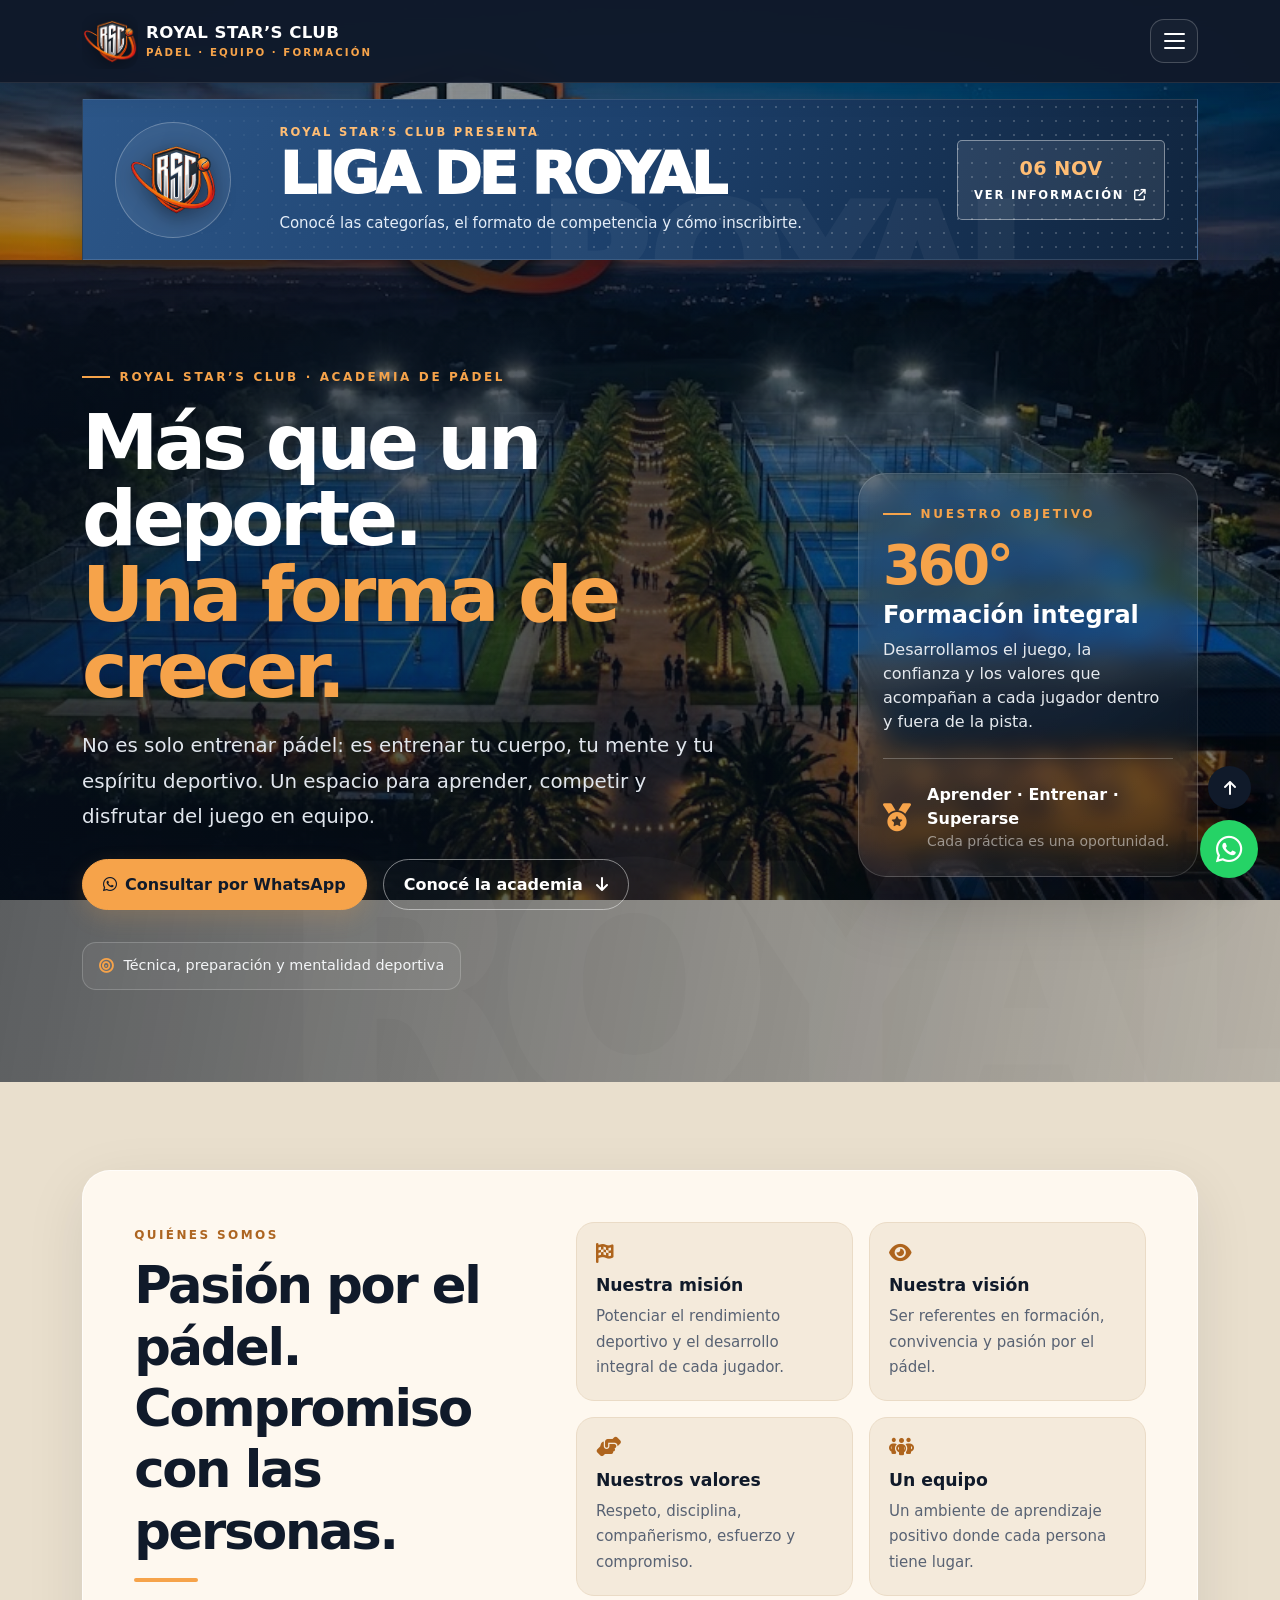
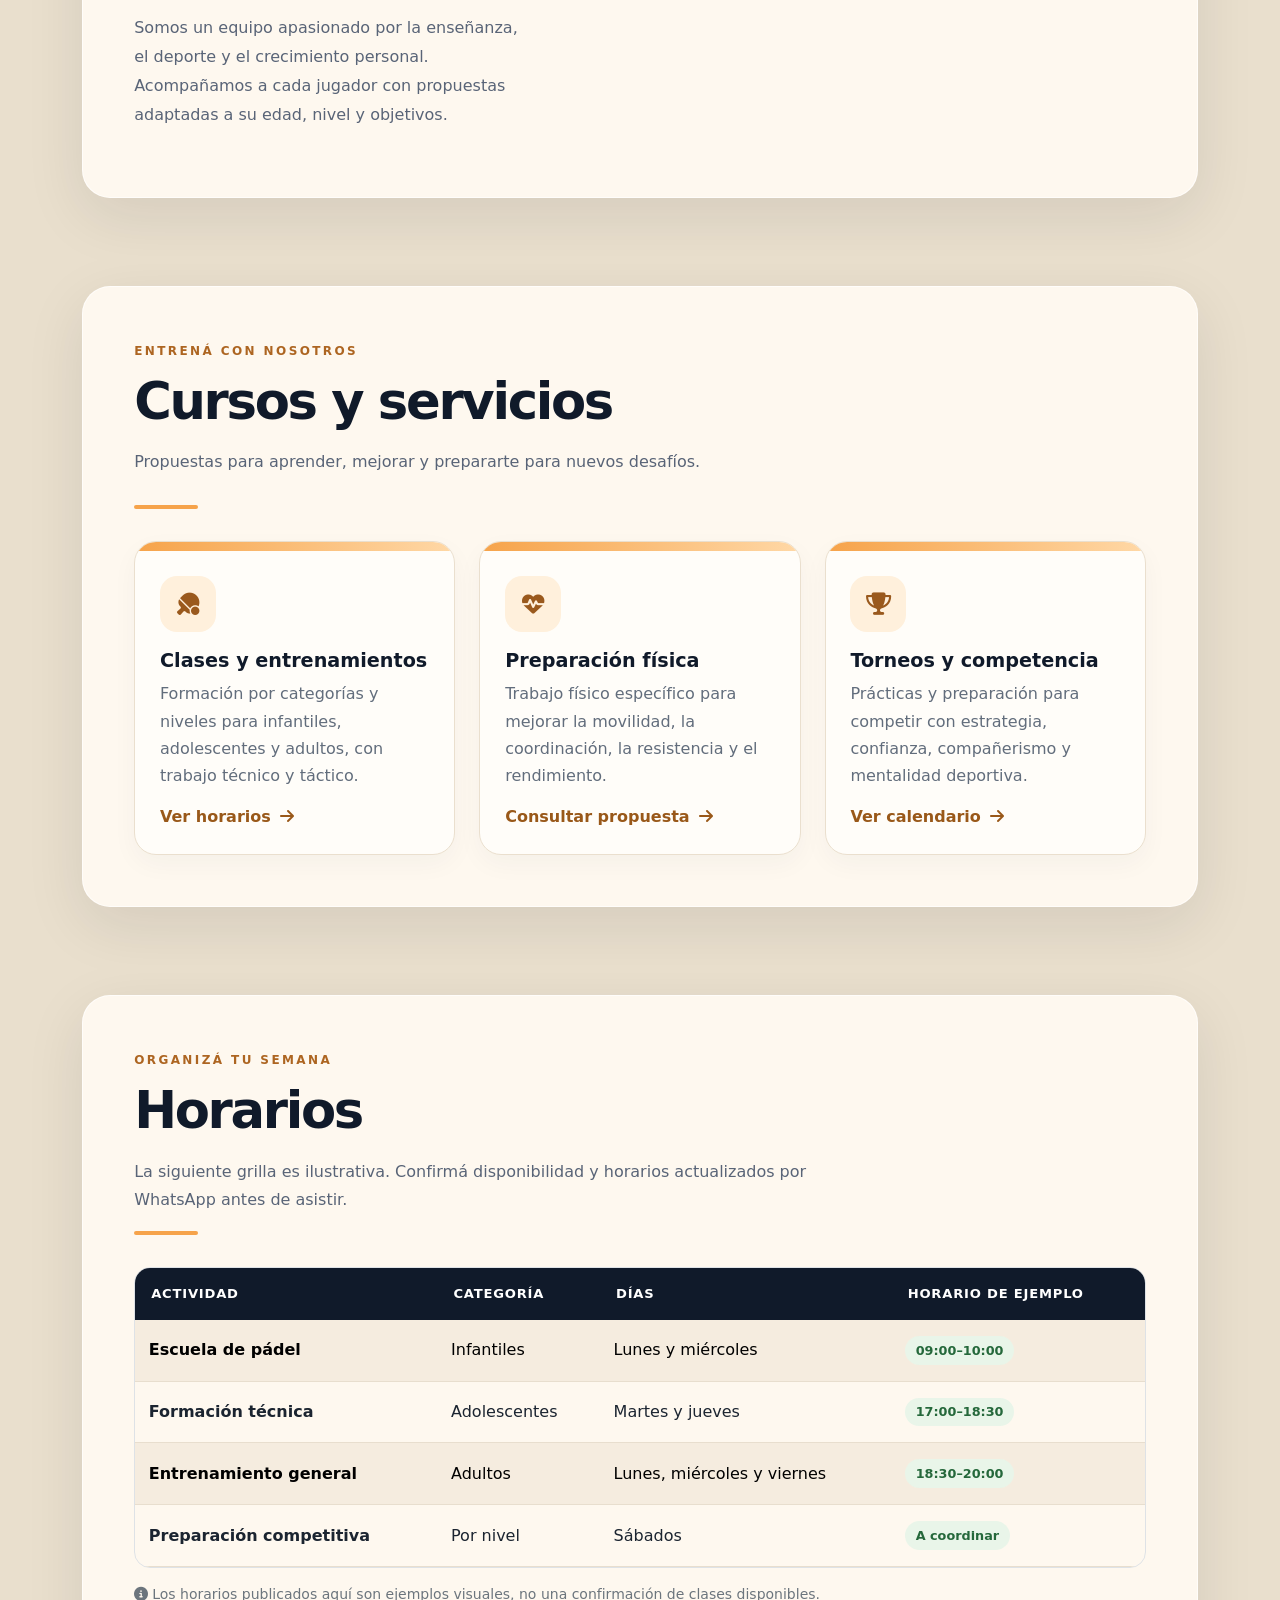
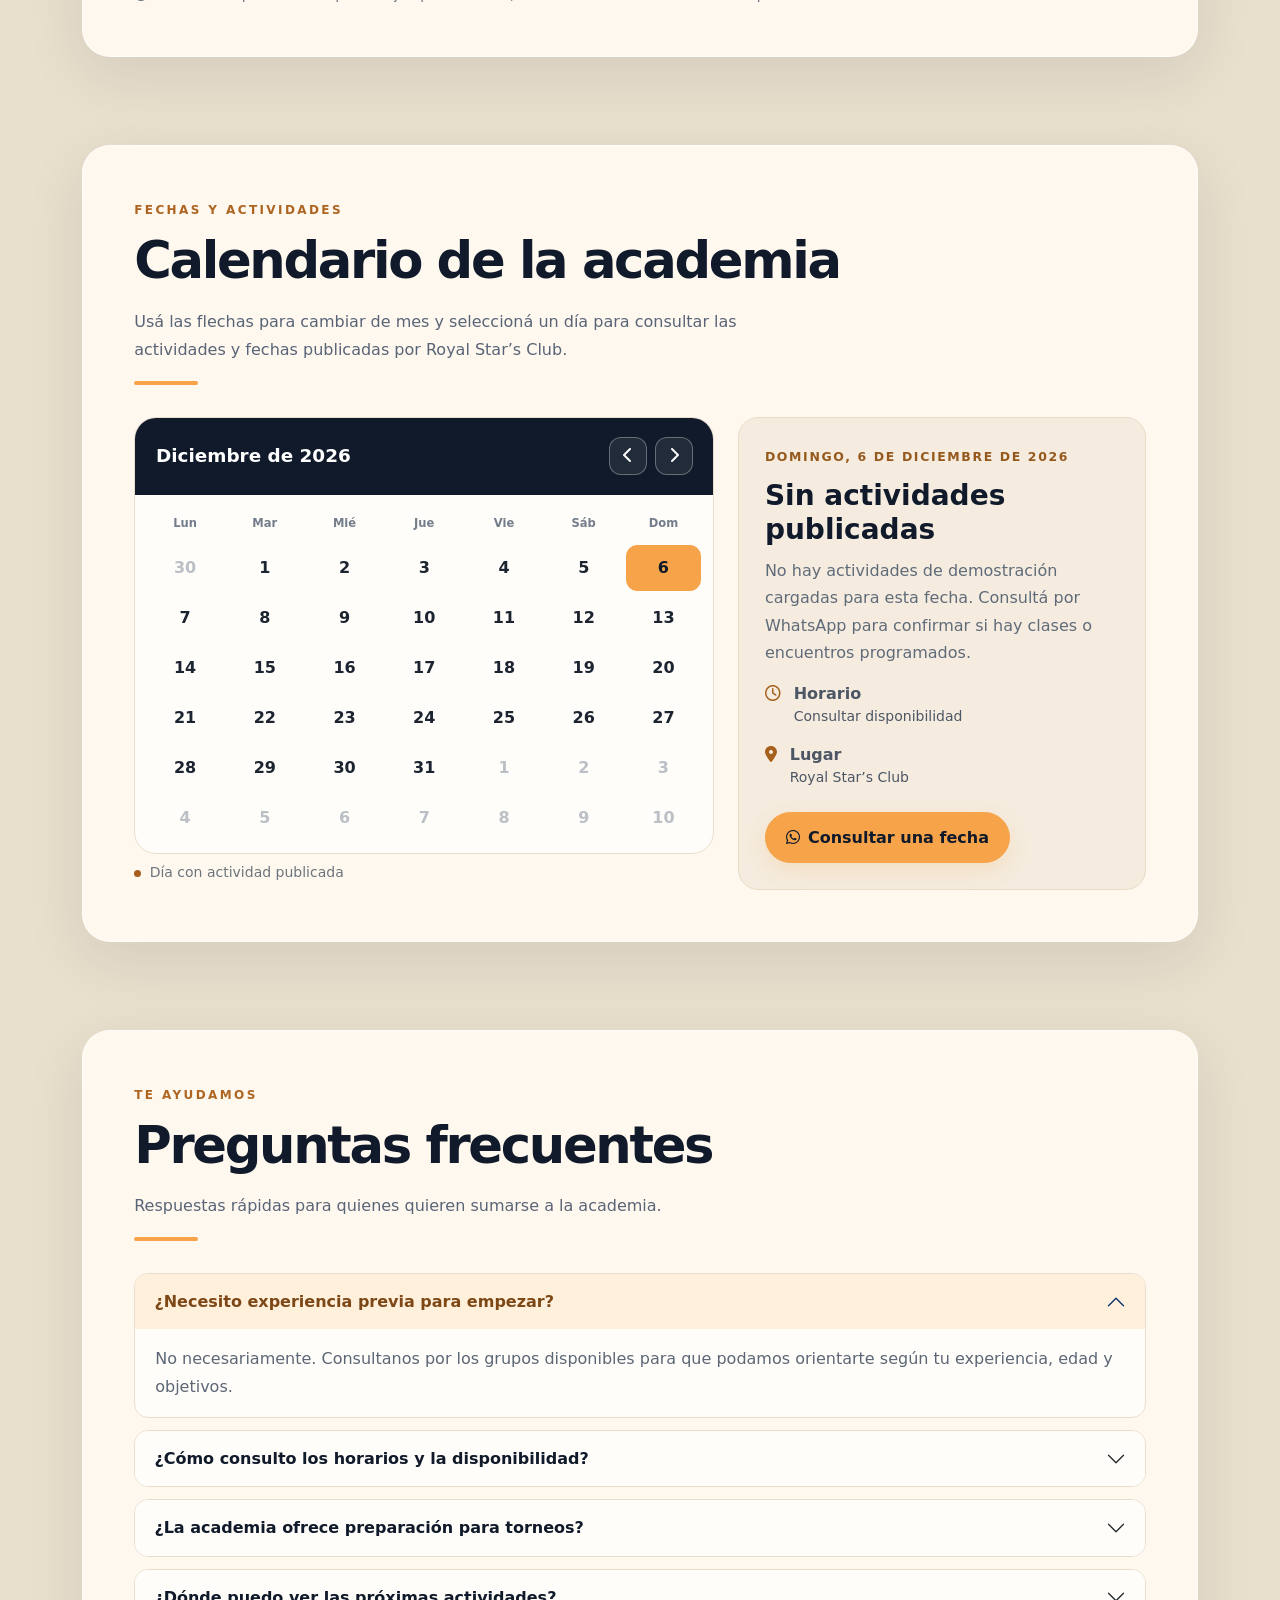
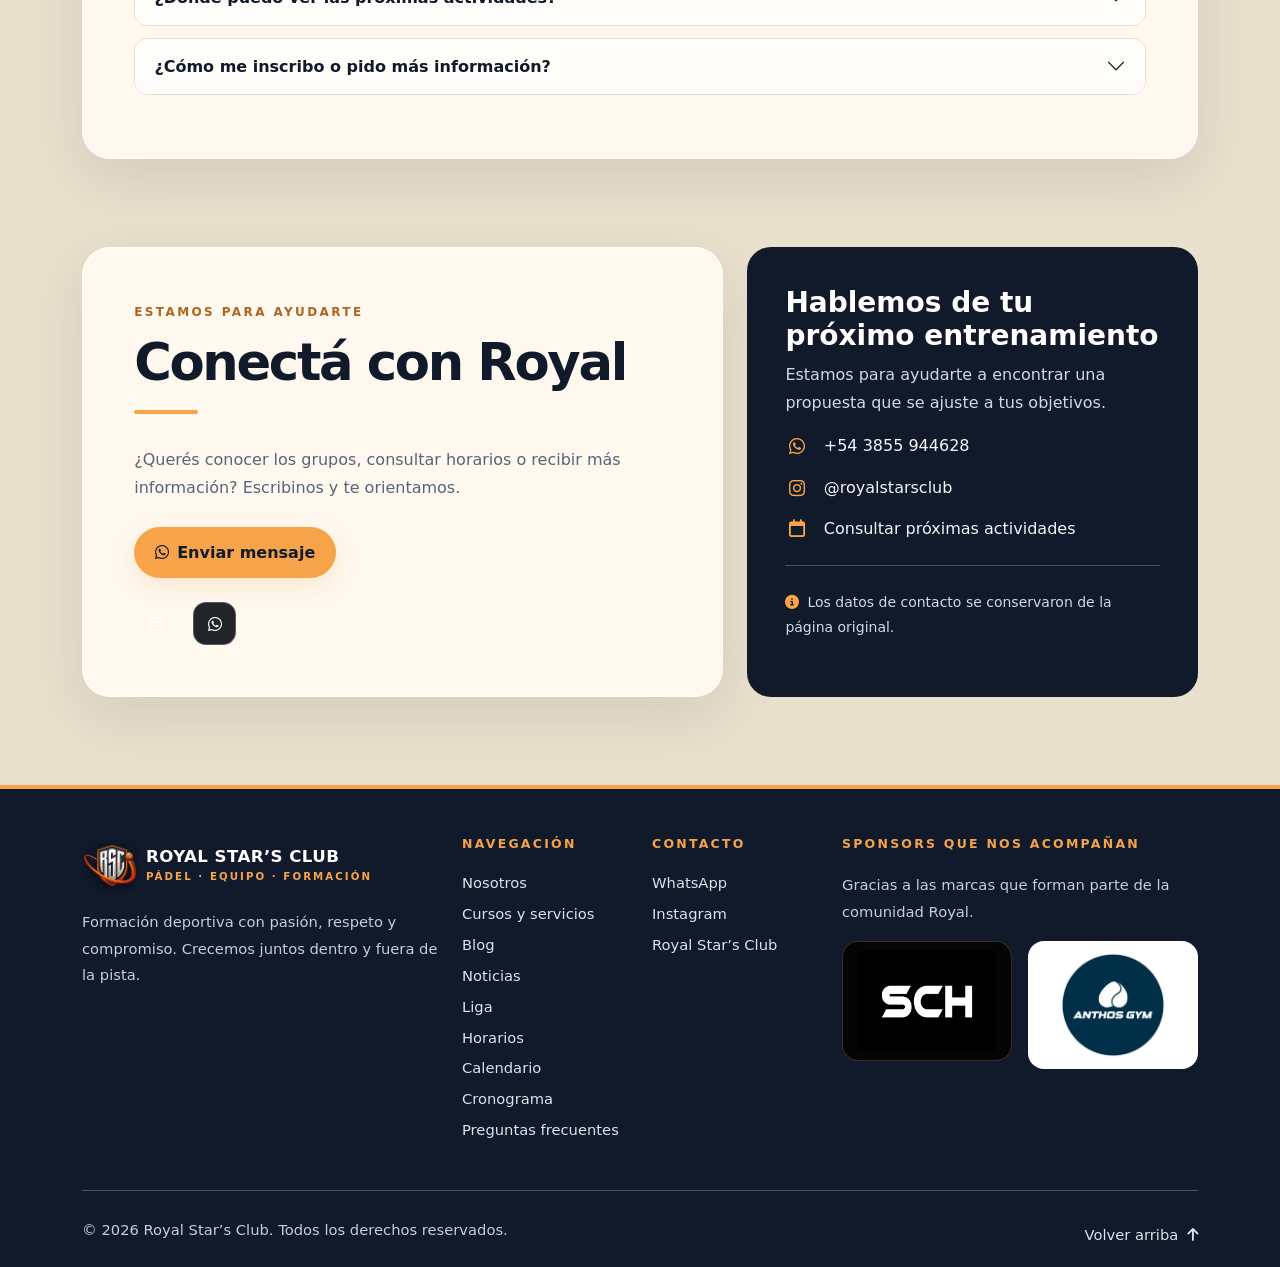
==== commit 918d0e2c: "Separate blog and news sections Co-authored-by: Copilot <223556219+Copilot@users.noreply.github.com>" ====
--- a/index.html
+++ b/index.html
@@ -23,8 +23,8 @@
 <li class="nav-item"><a class="nav-link" href="#inicio">Inicio</a></li>
 <li class="nav-item"><a class="nav-link" href="#nosotros">Nosotros</a></li>
 <li class="nav-item"><a class="nav-link" href="#cursos">Cursos</a></li>
-<li class="nav-item"><a class="nav-link" href="novedades.html" rel="noopener" target="_blank">Novedades</a></li>
-<li class="nav-item"><a class="nav-link" href="novedades.html#blog" rel="noopener" target="_blank">Blog</a></li>
+<li class="nav-item"><a class="nav-link" href="blog.html" rel="noopener" target="_blank">Blog</a></li>
+<li class="nav-item"><a class="nav-link" href="novedades.html#noticias" rel="noopener" target="_blank">Noticias</a></li>
 <li class="nav-item"><a class="nav-link" href="liga.html" rel="noopener" target="_blank">Liga</a></li>
 <li class="nav-item"><a class="nav-link" href="#horarios">Horarios</a></li>
 <li class="nav-item"><a class="nav-link" href="#calendario">Calendario</a></li>
@@ -121,7 +121,7 @@
 <div class="container">
 <div class="row g-4 pb-4">
 <div class="col-md-6 col-lg-4"><a class="navbar-brand d-flex align-items-center gap-2 mb-3" href="#inicio"><span class="brand-mark"><img alt="Escudo Royal Star&rsquo;s Club" src="assets/img/logo-royal.png"/></span><span class="brand-name">ROYAL STAR&rsquo;S CLUB<small>P&Aacute;DEL &middot; EQUIPO &middot; FORMACI&Oacute;N</small></span></a><p class="footer-copy">Formaci&oacute;n deportiva con pasi&oacute;n, respeto y compromiso. Crecemos juntos dentro y fuera de la pista.</p></div>
-<div class="col-6 col-lg-2"><h2 class="footer-title">Navegaci&oacute;n</h2><a class="footer-link" href="#nosotros">Nosotros</a><a class="footer-link" href="#cursos">Cursos y servicios</a><a class="footer-link" href="novedades.html" rel="noopener" target="_blank">Novedades</a><a class="footer-link" href="novedades.html#blog" rel="noopener" target="_blank">Blog</a><a class="footer-link" href="liga.html" rel="noopener" target="_blank">Liga</a><a class="footer-link" href="#horarios">Horarios</a><a class="footer-link" href="#calendario">Calendario</a><a class="footer-link" href="cronograma.html" rel="noopener" target="_blank">Cronograma</a><a class="footer-link" href="#preguntas">Preguntas frecuentes</a></div>
+<div class="col-6 col-lg-2"><h2 class="footer-title">Navegaci&oacute;n</h2><a class="footer-link" href="#nosotros">Nosotros</a><a class="footer-link" href="#cursos">Cursos y servicios</a><a class="footer-link" href="blog.html" rel="noopener" target="_blank">Blog</a><a class="footer-link" href="novedades.html#noticias" rel="noopener" target="_blank">Noticias</a><a class="footer-link" href="liga.html" rel="noopener" target="_blank">Liga</a><a class="footer-link" href="#horarios">Horarios</a><a class="footer-link" href="#calendario">Calendario</a><a class="footer-link" href="cronograma.html" rel="noopener" target="_blank">Cronograma</a><a class="footer-link" href="#preguntas">Preguntas frecuentes</a></div>
 <div class="col-6 col-lg-2"><h2 class="footer-title">Contacto</h2><a class="footer-link" href="https://wa.me/543855944628" rel="noopener" target="_blank">WhatsApp</a><a class="footer-link" href="https://instagram.com/royalstarsclub" rel="noopener" target="_blank">Instagram</a><span class="footer-link">Royal Star&rsquo;s Club</span></div>
 <div class="col-lg-4"><h2 class="footer-title">Sponsors que nos acompa&ntilde;an</h2><p class="footer-copy small">Gracias a las marcas que forman parte de la comunidad Royal.</p><div class="row g-3 align-items-stretch"><div class="col-6"><div class="sponsor-box sponsor-box-sch"><img alt="SCH, sponsor de Royal Star&rsquo;s Club" loading="lazy" src="assets/img/sponsor-sch.png"/></div></div><div class="col-6"><div class="sponsor-box sponsor-box-anthos"><img alt="Anthos Gym, sponsor de Royal Star&rsquo;s Club" loading="lazy" src="assets/img/sponsor-anthos-gym.png"/></div></div></div></div>
 </div>
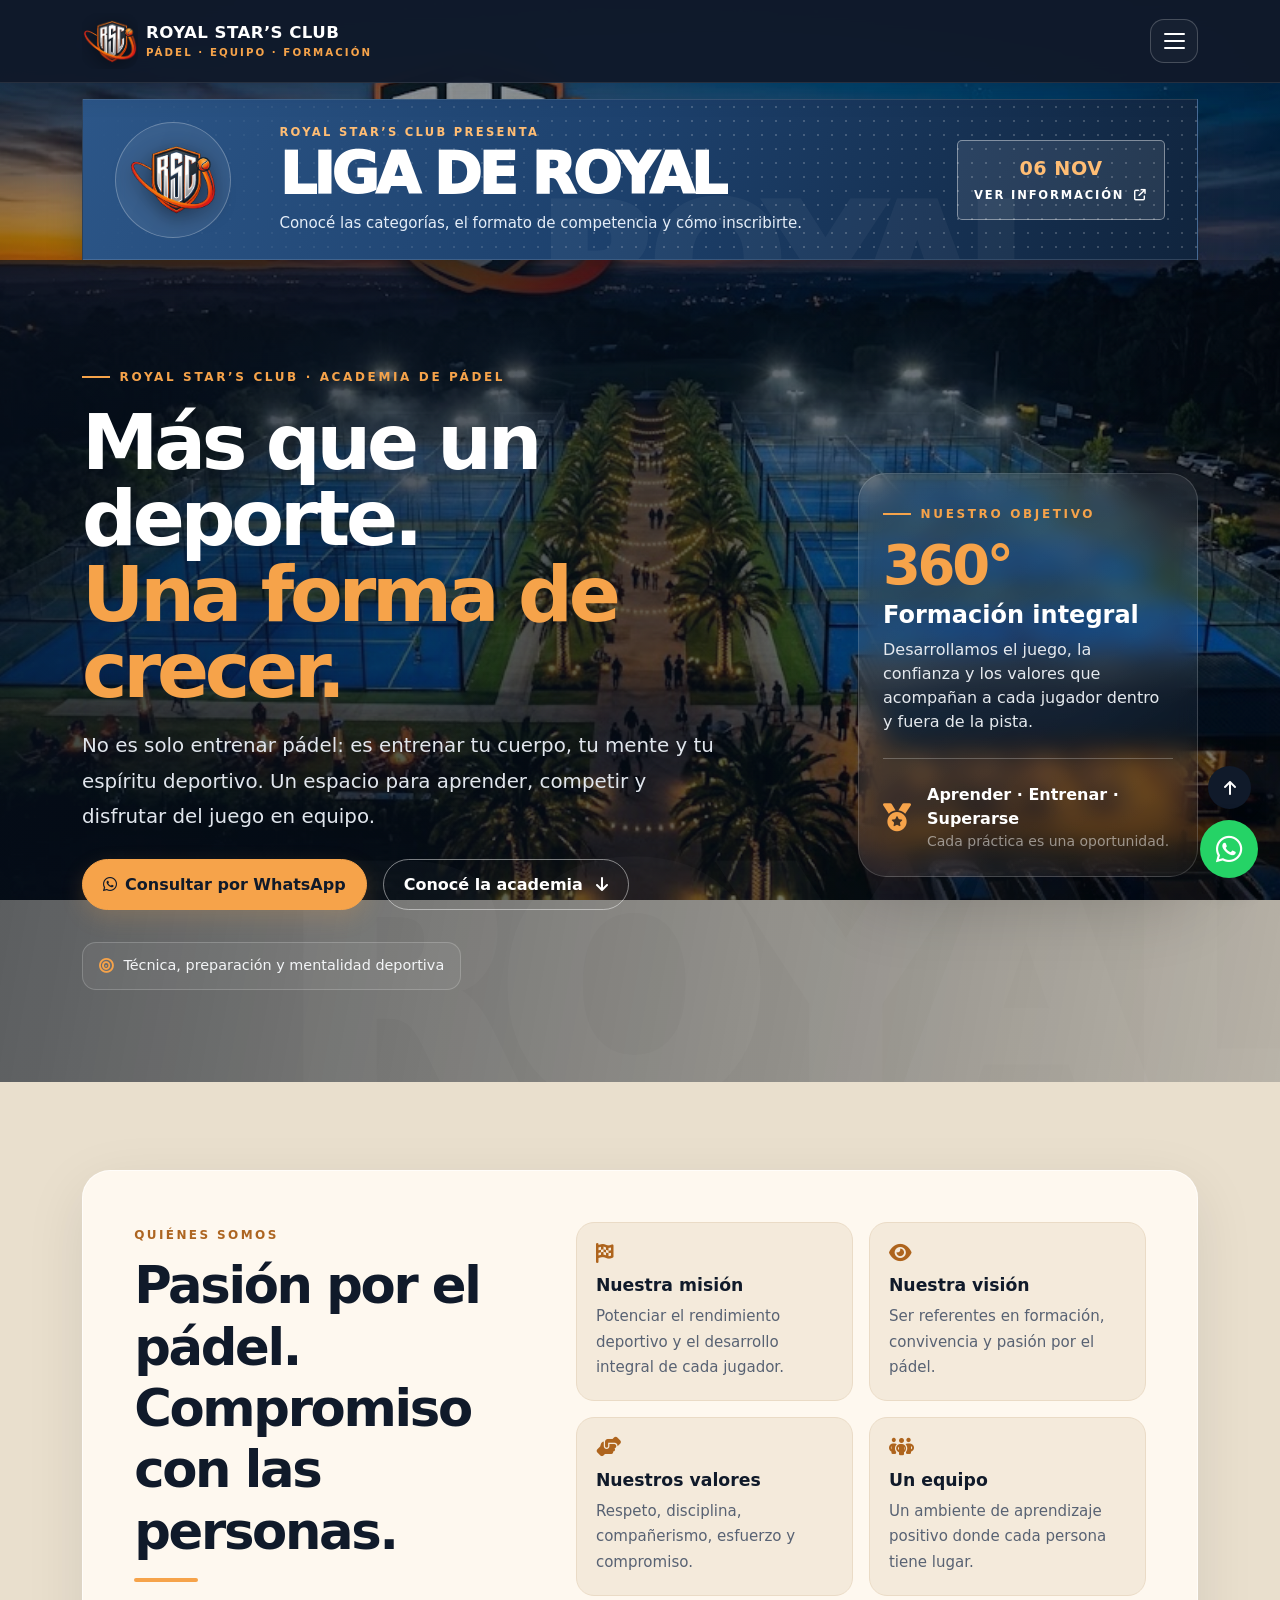
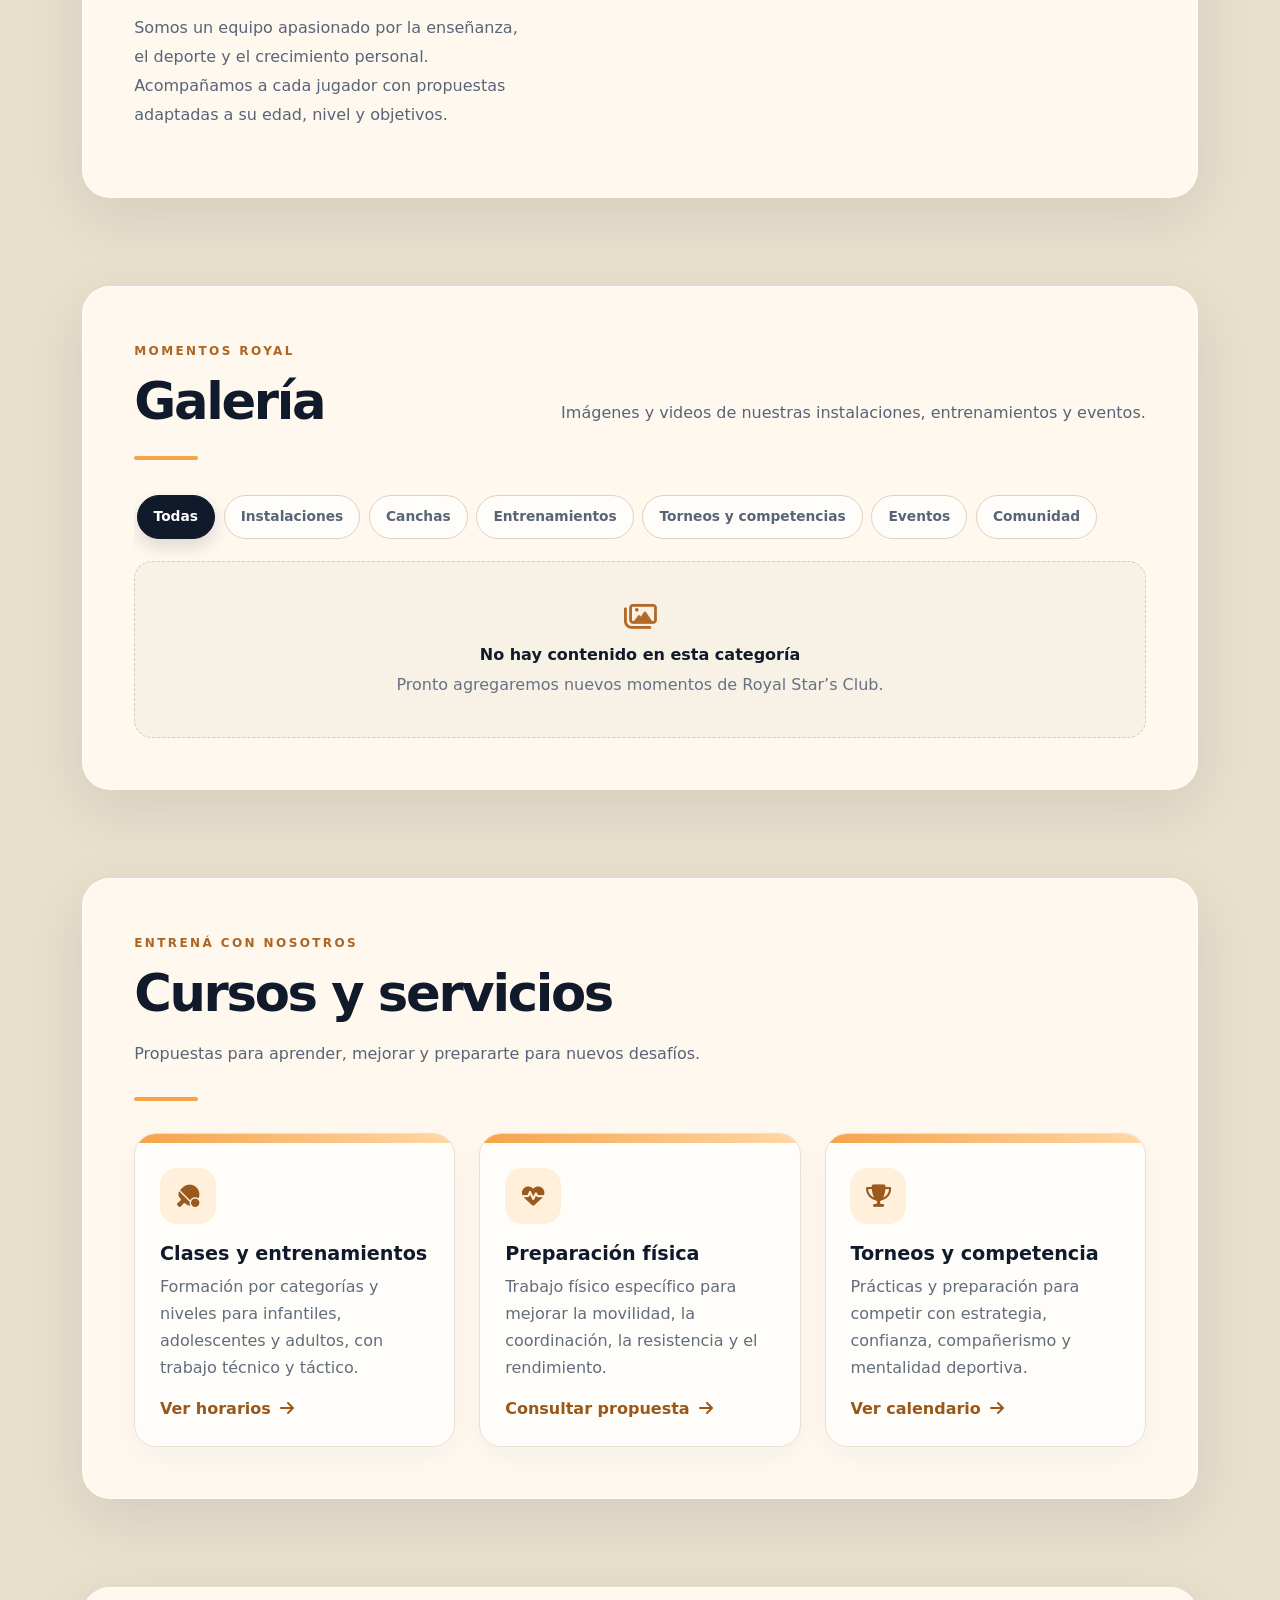
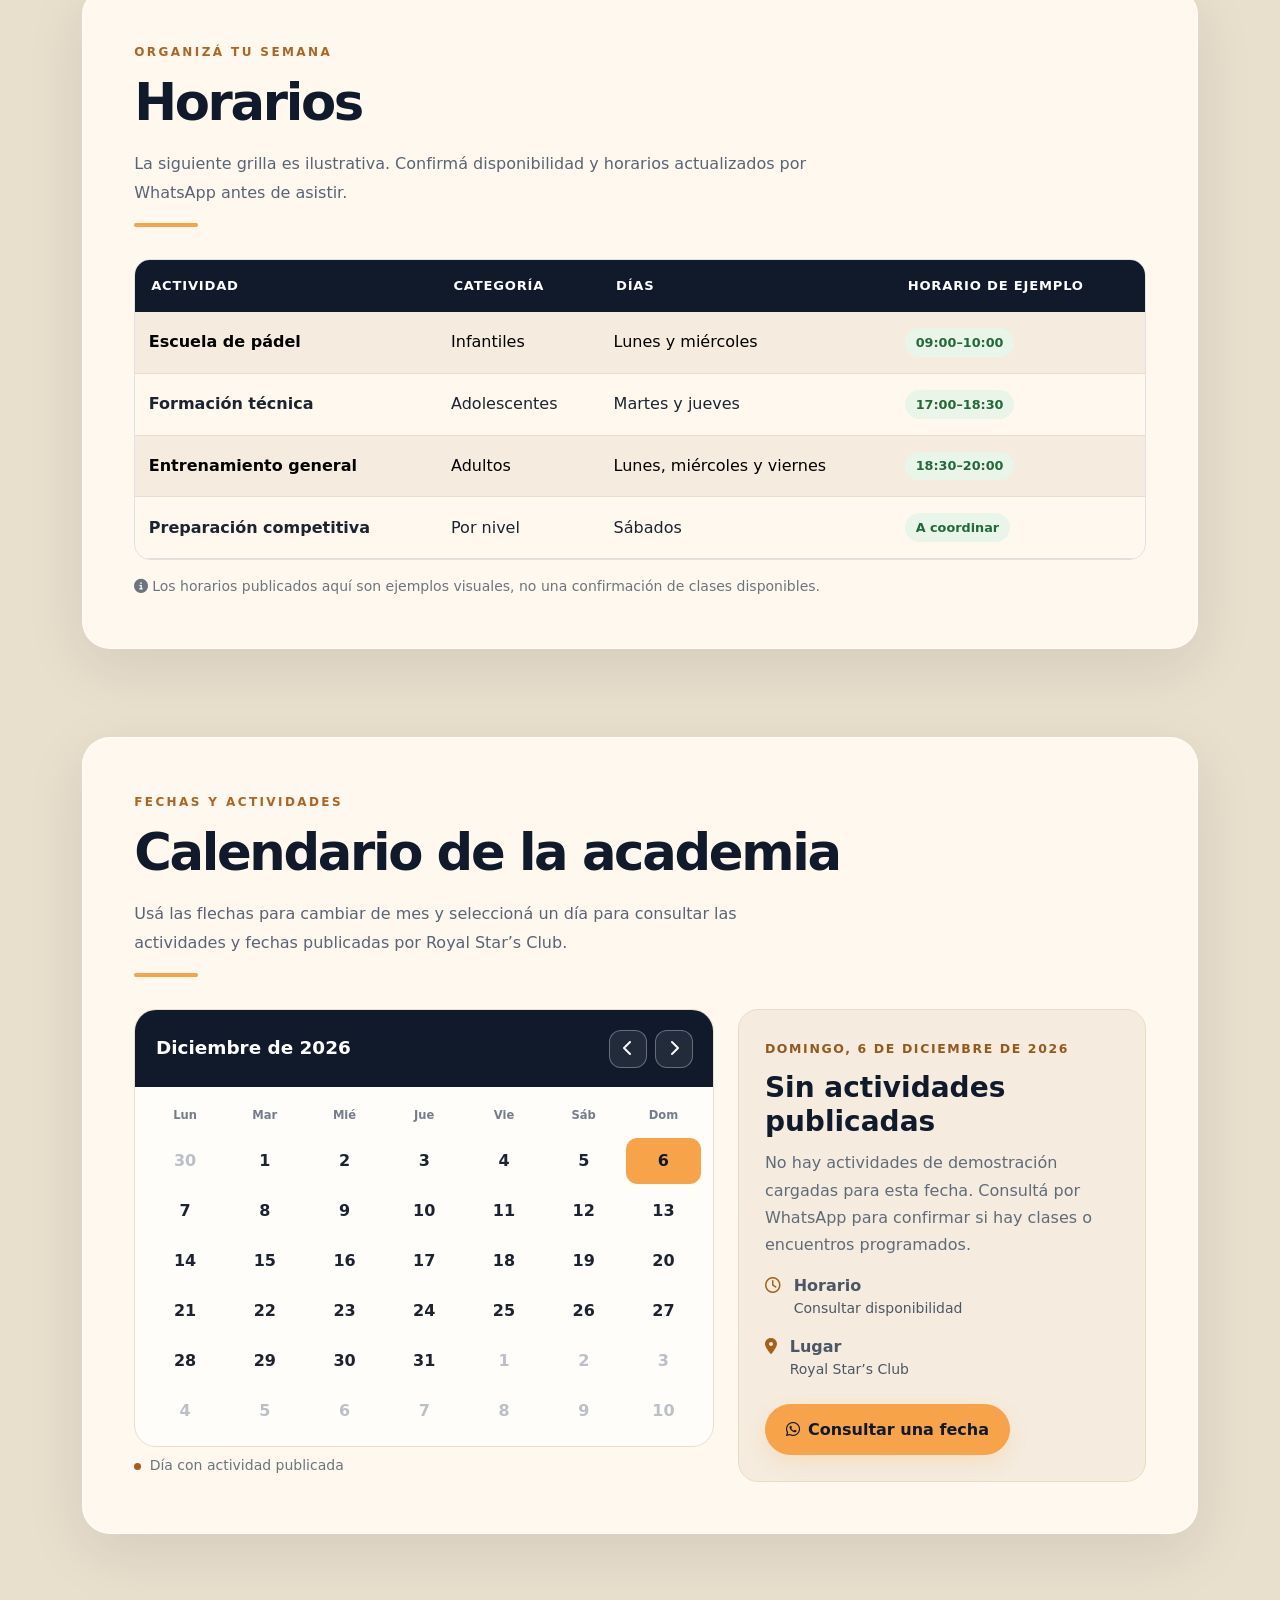
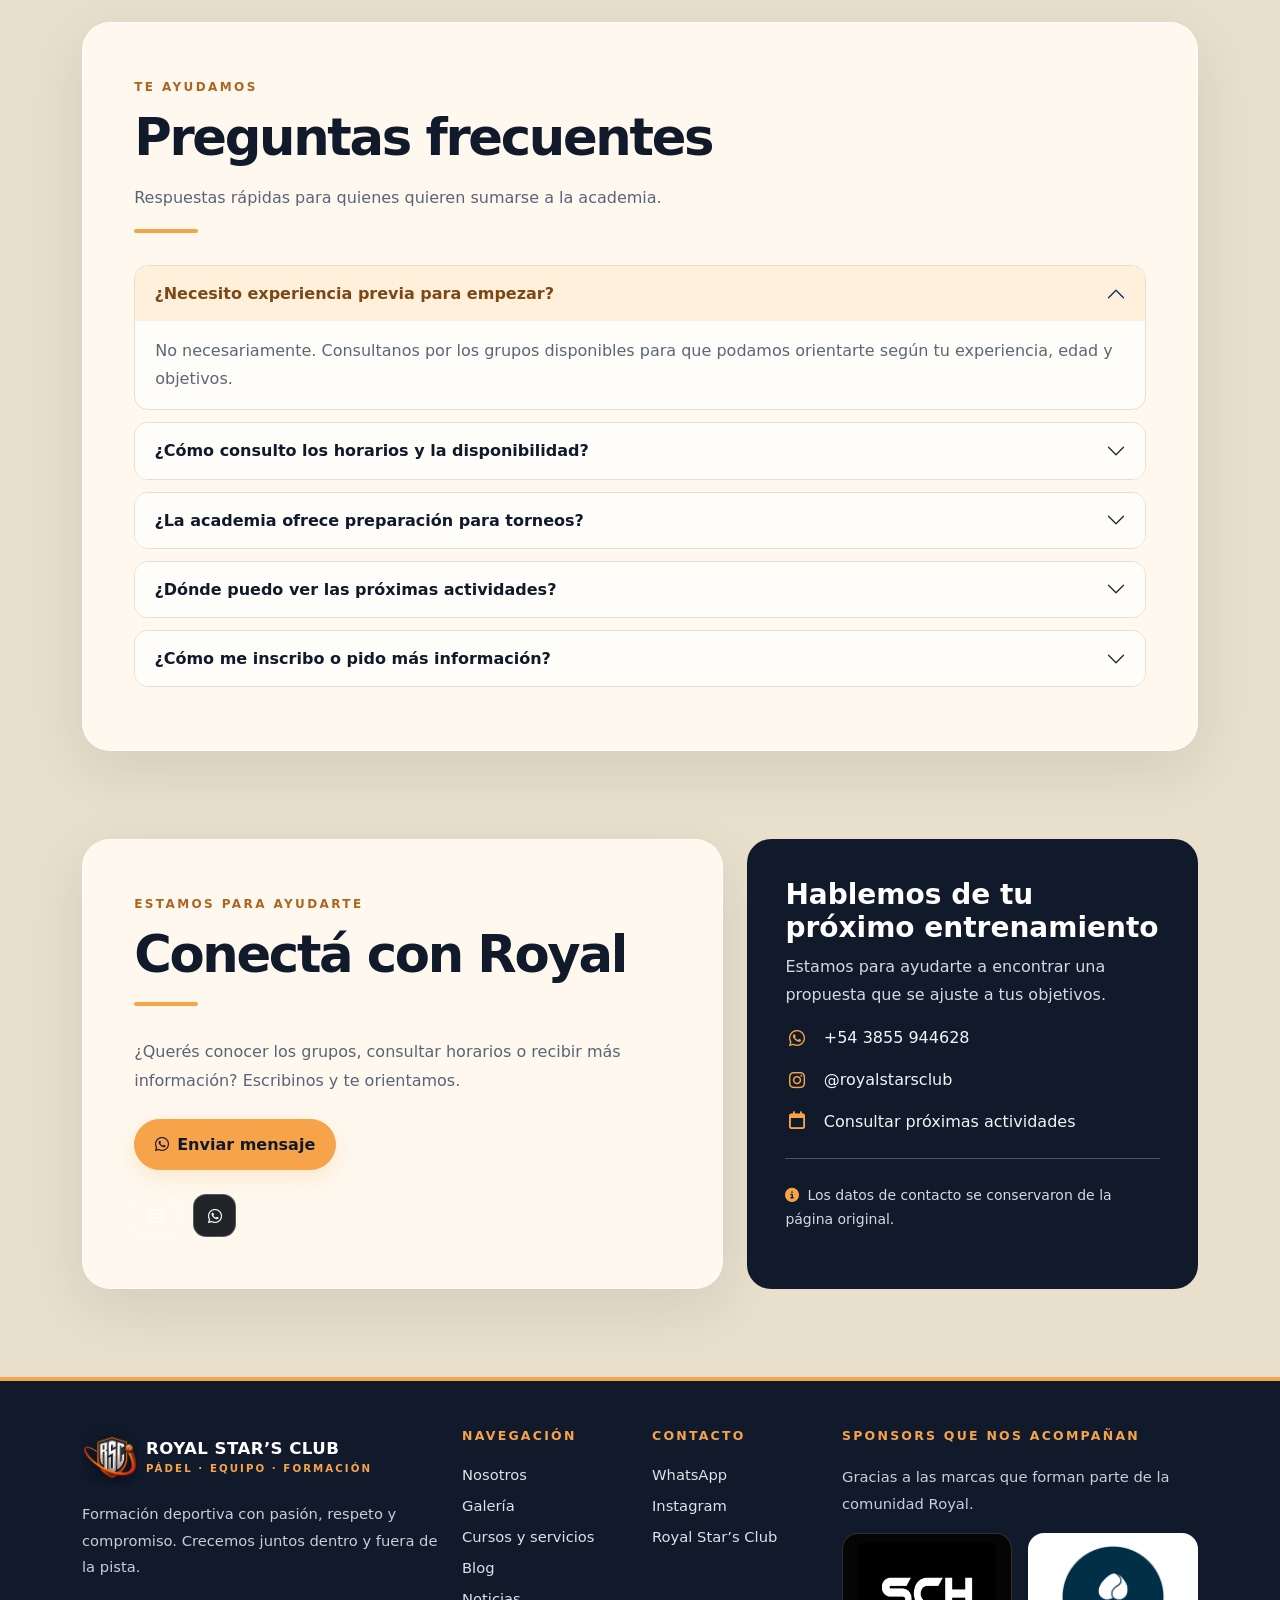
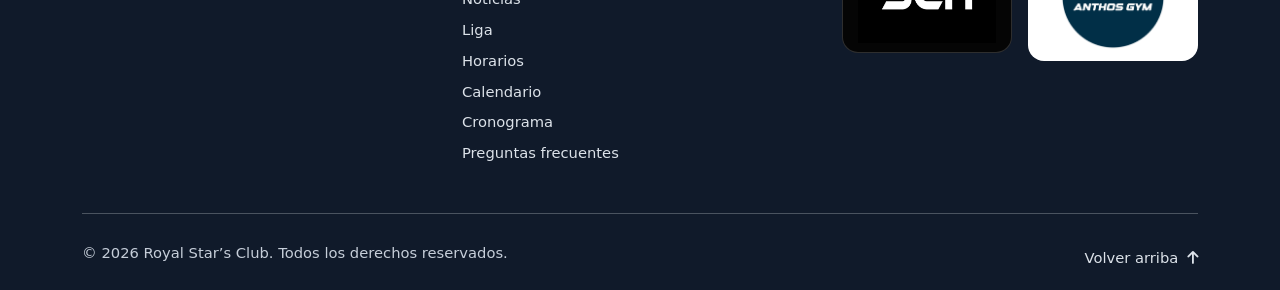
==== commit ca4ae724: "Agregar seccion de galeria Co-authored-by: Copilot <223556219+Copilot@users.noreply.github.com>" ====
--- a/index.html
+++ b/index.html
@@ -10,6 +10,7 @@
 <link href="https://cdn.jsdelivr.net/npm/bootstrap@5.3.3/dist/css/bootstrap.min.css" rel="stylesheet"/>
 <link href="https://cdnjs.cloudflare.com/ajax/libs/font-awesome/6.5.2/css/all.min.css" rel="stylesheet"/>
 <link href="assets/css/main.css" rel="stylesheet"/>
+<link href="assets/css/gallery.css" rel="stylesheet"/>
 </head>
 <body id="top">
 <nav aria-label="Navegaci&oacute;n principal" class="navbar site-nav sticky-top">
@@ -22,6 +23,7 @@
 <ul class="navbar-nav align-items-stretch">
 <li class="nav-item"><a class="nav-link" href="#inicio">Inicio</a></li>
 <li class="nav-item"><a class="nav-link" href="#nosotros">Nosotros</a></li>
+<li class="nav-item"><a class="nav-link" href="#galeria">Galería</a></li>
 <li class="nav-item"><a class="nav-link" href="#cursos">Cursos</a></li>
 <li class="nav-item"><a class="nav-link" href="blog.html" rel="noopener" target="_blank">Blog</a></li>
 <li class="nav-item"><a class="nav-link" href="novedades.html#noticias" rel="noopener" target="_blank">Noticias</a></li>
@@ -69,6 +71,25 @@
 <div class="col-sm-6"><div class="value-tile"><i class="fa-solid fa-people-group"></i><h3>Un equipo</h3><p>Un ambiente de aprendizaje positivo donde cada persona tiene lugar.</p></div></div>
 </div></div>
 </div>
+</div></div>
+</section>
+<section class="section-wrap pt-0" id="galeria">
+<div class="container"><div class="section-panel gallery-section">
+<div class="d-flex flex-wrap align-items-end justify-content-between gap-3 mb-4">
+<div><span class="section-kicker">Momentos Royal</span><h2 class="section-title mb-0">Galería</h2></div>
+<p class="section-intro mb-1">Imágenes y videos de nuestras instalaciones, entrenamientos y eventos.</p>
+</div>
+<div class="title-rule"></div>
+<div class="gallery-toolbar" id="galleryFilters" role="toolbar" aria-label="Filtrar galería">
+<button class="gallery-filter active" type="button" data-category="Todas" aria-pressed="true">Todas</button>
+<button class="gallery-filter" type="button" data-category="Instalaciones" aria-pressed="false">Instalaciones</button>
+<button class="gallery-filter" type="button" data-category="Canchas" aria-pressed="false">Canchas</button>
+<button class="gallery-filter" type="button" data-category="Entrenamientos" aria-pressed="false">Entrenamientos</button>
+<button class="gallery-filter" type="button" data-category="Torneos y competencias" aria-pressed="false">Torneos y competencias</button>
+<button class="gallery-filter" type="button" data-category="Eventos" aria-pressed="false">Eventos</button>
+<button class="gallery-filter" type="button" data-category="Comunidad" aria-pressed="false">Comunidad</button>
+</div>
+<div class="gallery-grid" id="galleryGrid" aria-live="polite"></div>
 </div></div>
 </section>
 <section class="section-wrap pt-0" id="cursos">
@@ -121,7 +142,7 @@
 <div class="container">
 <div class="row g-4 pb-4">
 <div class="col-md-6 col-lg-4"><a class="navbar-brand d-flex align-items-center gap-2 mb-3" href="#inicio"><span class="brand-mark"><img alt="Escudo Royal Star&rsquo;s Club" src="assets/img/logo-royal.png"/></span><span class="brand-name">ROYAL STAR&rsquo;S CLUB<small>P&Aacute;DEL &middot; EQUIPO &middot; FORMACI&Oacute;N</small></span></a><p class="footer-copy">Formaci&oacute;n deportiva con pasi&oacute;n, respeto y compromiso. Crecemos juntos dentro y fuera de la pista.</p></div>
-<div class="col-6 col-lg-2"><h2 class="footer-title">Navegaci&oacute;n</h2><a class="footer-link" href="#nosotros">Nosotros</a><a class="footer-link" href="#cursos">Cursos y servicios</a><a class="footer-link" href="blog.html" rel="noopener" target="_blank">Blog</a><a class="footer-link" href="novedades.html#noticias" rel="noopener" target="_blank">Noticias</a><a class="footer-link" href="liga.html" rel="noopener" target="_blank">Liga</a><a class="footer-link" href="#horarios">Horarios</a><a class="footer-link" href="#calendario">Calendario</a><a class="footer-link" href="cronograma.html" rel="noopener" target="_blank">Cronograma</a><a class="footer-link" href="#preguntas">Preguntas frecuentes</a></div>
+<div class="col-6 col-lg-2"><h2 class="footer-title">Navegaci&oacute;n</h2><a class="footer-link" href="#nosotros">Nosotros</a><a class="footer-link" href="#galeria">Galer&iacute;a</a><a class="footer-link" href="#cursos">Cursos y servicios</a><a class="footer-link" href="blog.html" rel="noopener" target="_blank">Blog</a><a class="footer-link" href="novedades.html#noticias" rel="noopener" target="_blank">Noticias</a><a class="footer-link" href="liga.html" rel="noopener" target="_blank">Liga</a><a class="footer-link" href="#horarios">Horarios</a><a class="footer-link" href="#calendario">Calendario</a><a class="footer-link" href="cronograma.html" rel="noopener" target="_blank">Cronograma</a><a class="footer-link" href="#preguntas">Preguntas frecuentes</a></div>
 <div class="col-6 col-lg-2"><h2 class="footer-title">Contacto</h2><a class="footer-link" href="https://wa.me/543855944628" rel="noopener" target="_blank">WhatsApp</a><a class="footer-link" href="https://instagram.com/royalstarsclub" rel="noopener" target="_blank">Instagram</a><span class="footer-link">Royal Star&rsquo;s Club</span></div>
 <div class="col-lg-4"><h2 class="footer-title">Sponsors que nos acompa&ntilde;an</h2><p class="footer-copy small">Gracias a las marcas que forman parte de la comunidad Royal.</p><div class="row g-3 align-items-stretch"><div class="col-6"><div class="sponsor-box sponsor-box-sch"><img alt="SCH, sponsor de Royal Star&rsquo;s Club" loading="lazy" src="assets/img/sponsor-sch.png"/></div></div><div class="col-6"><div class="sponsor-box sponsor-box-anthos"><img alt="Anthos Gym, sponsor de Royal Star&rsquo;s Club" loading="lazy" src="assets/img/sponsor-anthos-gym.png"/></div></div></div></div>
 </div>
@@ -132,5 +153,6 @@
 <a aria-label="Volver al inicio" class="to-top" href="#top"><i class="fa-solid fa-arrow-up"></i></a>
 <script src="https://cdn.jsdelivr.net/npm/bootstrap@5.3.3/dist/js/bootstrap.bundle.min.js"></script>
 <script src="assets/js/main.js"></script>
+<script src="assets/js/gallery.js"></script>
 </body>
 </html>
--- a/assets/css/gallery.css
+++ b/assets/css/gallery.css
@@ -0,0 +1,37 @@
+.gallery-section{overflow:hidden}
+.gallery-toolbar{display:flex;gap:.55rem;overflow-x:auto;padding:.15rem .15rem 1.25rem;margin-bottom:.15rem;scrollbar-width:thin}
+.gallery-filter{flex:0 0 auto;border:1px solid #dfd1bc;border-radius:999px;background:#fffdf9;color:#596477;padding:.68rem 1rem;font-weight:800;font-size:.86rem;transition:.2s ease}
+.gallery-filter:hover,.gallery-filter:focus-visible{border-color:#c17a35;color:#8f511b}
+.gallery-filter.active{background:var(--navy);border-color:var(--navy);color:#fff;box-shadow:0 8px 18px #101a2a22}
+.gallery-grid{display:grid;grid-template-columns:repeat(3,minmax(0,1fr));gap:1.15rem}
+.gallery-card{position:relative;min-width:0;border:1px solid #eadfce;border-radius:18px;overflow:hidden;background:#fffdf9;box-shadow:0 8px 24px #2532460b;opacity:0;transform:translateY(10px);animation:gallery-in .35s ease forwards}
+.gallery-card-inner{position:relative;display:block;width:100%;height:260px;border:0;padding:0;background:#13233a;text-align:left;color:#fff;overflow:hidden}
+.gallery-card-inner:focus-visible{outline:4px solid var(--gold);outline-offset:-4px}
+.gallery-card-inner img{width:100%;height:100%;object-fit:cover;display:block;transition:transform .45s ease}
+.gallery-card-inner:hover img{transform:scale(1.055)}
+.gallery-card-video{height:260px;position:relative;background:#13233a}
+.gallery-card-video::after{content:"";position:absolute;inset:0;background:linear-gradient(180deg,transparent 38%,#07111fba)}
+.gallery-play{position:absolute;z-index:2;left:50%;top:50%;width:64px;height:64px;display:grid;place-items:center;transform:translate(-50%,-50%);border:2px solid #ffffffcc;border-radius:50%;background:#101a2acc;color:#fff;font-size:1.25rem;box-shadow:0 10px 24px #0006;transition:.2s ease}
+.gallery-card-inner:hover .gallery-play{background:var(--gold);color:var(--navy);transform:translate(-50%,-50%) scale(1.07)}
+.gallery-card-meta{position:absolute;z-index:3;left:0;right:0;bottom:0;padding:.9rem 1rem;pointer-events:none}
+.gallery-card-meta strong{display:block;font-size:.95rem;line-height:1.25}
+.gallery-card-meta span{display:inline-block;margin-top:.35rem;border-radius:999px;background:#ffffff1f;padding:.28rem .55rem;color:#fff;font-size:.68rem;font-weight:850;letter-spacing:.04em;backdrop-filter:blur(5px)}
+.gallery-empty{grid-column:1/-1;border:1px dashed #d9cbb4;border-radius:18px;background:#f7f1e6;padding:2.5rem 1.2rem;text-align:center;color:#687285}
+.gallery-empty i{display:block;color:#b36a29;font-size:1.8rem;margin-bottom:.75rem}
+.gallery-empty strong{display:block;color:var(--navy);margin-bottom:.35rem}
+.gallery-dialog{width:min(1100px,calc(100vw - 32px));max-width:none;height:min(820px,calc(100vh - 32px));max-height:none;margin:auto;padding:0;border:0;border-radius:20px;background:#09111f;color:#fff;box-shadow:0 24px 80px #0009}
+.gallery-dialog::backdrop{background:rgba(2,8,16,.88)}
+.gallery-dialog-inner{position:relative;height:100%;display:grid;place-items:center;padding:68px 72px 28px}
+.gallery-dialog-close{position:absolute;z-index:5;top:16px;right:16px;width:44px;height:44px;border:1px solid #ffffff35;border-radius:50%;background:#ffffff12;color:#fff;font-size:1.15rem}
+.gallery-dialog-close:hover,.gallery-dialog-close:focus-visible{background:var(--gold);color:var(--navy)}
+.gallery-dialog-media{width:100%;height:100%;display:grid;place-items:center}
+.gallery-dialog-media img{max-width:100%;max-height:100%;width:auto;height:auto;object-fit:contain;border-radius:10px}
+.gallery-dialog-media iframe,.gallery-dialog-media video{width:100%;height:100%;max-height:680px;border:0;border-radius:12px;background:#000}
+.gallery-dialog-caption{position:absolute;left:72px;right:72px;bottom:15px;text-align:center;font-size:.9rem;color:#e8edf4}
+.gallery-dialog-nav{position:absolute;z-index:4;top:50%;width:48px;height:48px;border:1px solid #ffffff38;border-radius:50%;transform:translateY(-50%);background:#101a2abb;color:#fff}
+.gallery-dialog-nav:hover,.gallery-dialog-nav:focus-visible{background:var(--gold);color:var(--navy)}
+.gallery-dialog-prev{left:16px}.gallery-dialog-next{right:16px}
+.gallery-dialog-nav[hidden]{display:none}
+@keyframes gallery-in{to{opacity:1;transform:translateY(0)}}
+@media(max-width:991.98px){.gallery-grid{grid-template-columns:repeat(2,minmax(0,1fr))}}
+@media(max-width:575.98px){.gallery-grid{grid-template-columns:1fr}.gallery-card-inner,.gallery-card-video{height:230px}.gallery-dialog-inner{padding:58px 12px 48px}.gallery-dialog-caption{left:12px;right:12px}.gallery-dialog-nav{top:auto;bottom:8px;width:42px;height:42px;transform:none}.gallery-dialog-prev{left:12px}.gallery-dialog-next{right:12px}.gallery-dialog-close{top:8px;right:8px}.gallery-dialog-media iframe,.gallery-dialog-media video{max-height:72vh}}
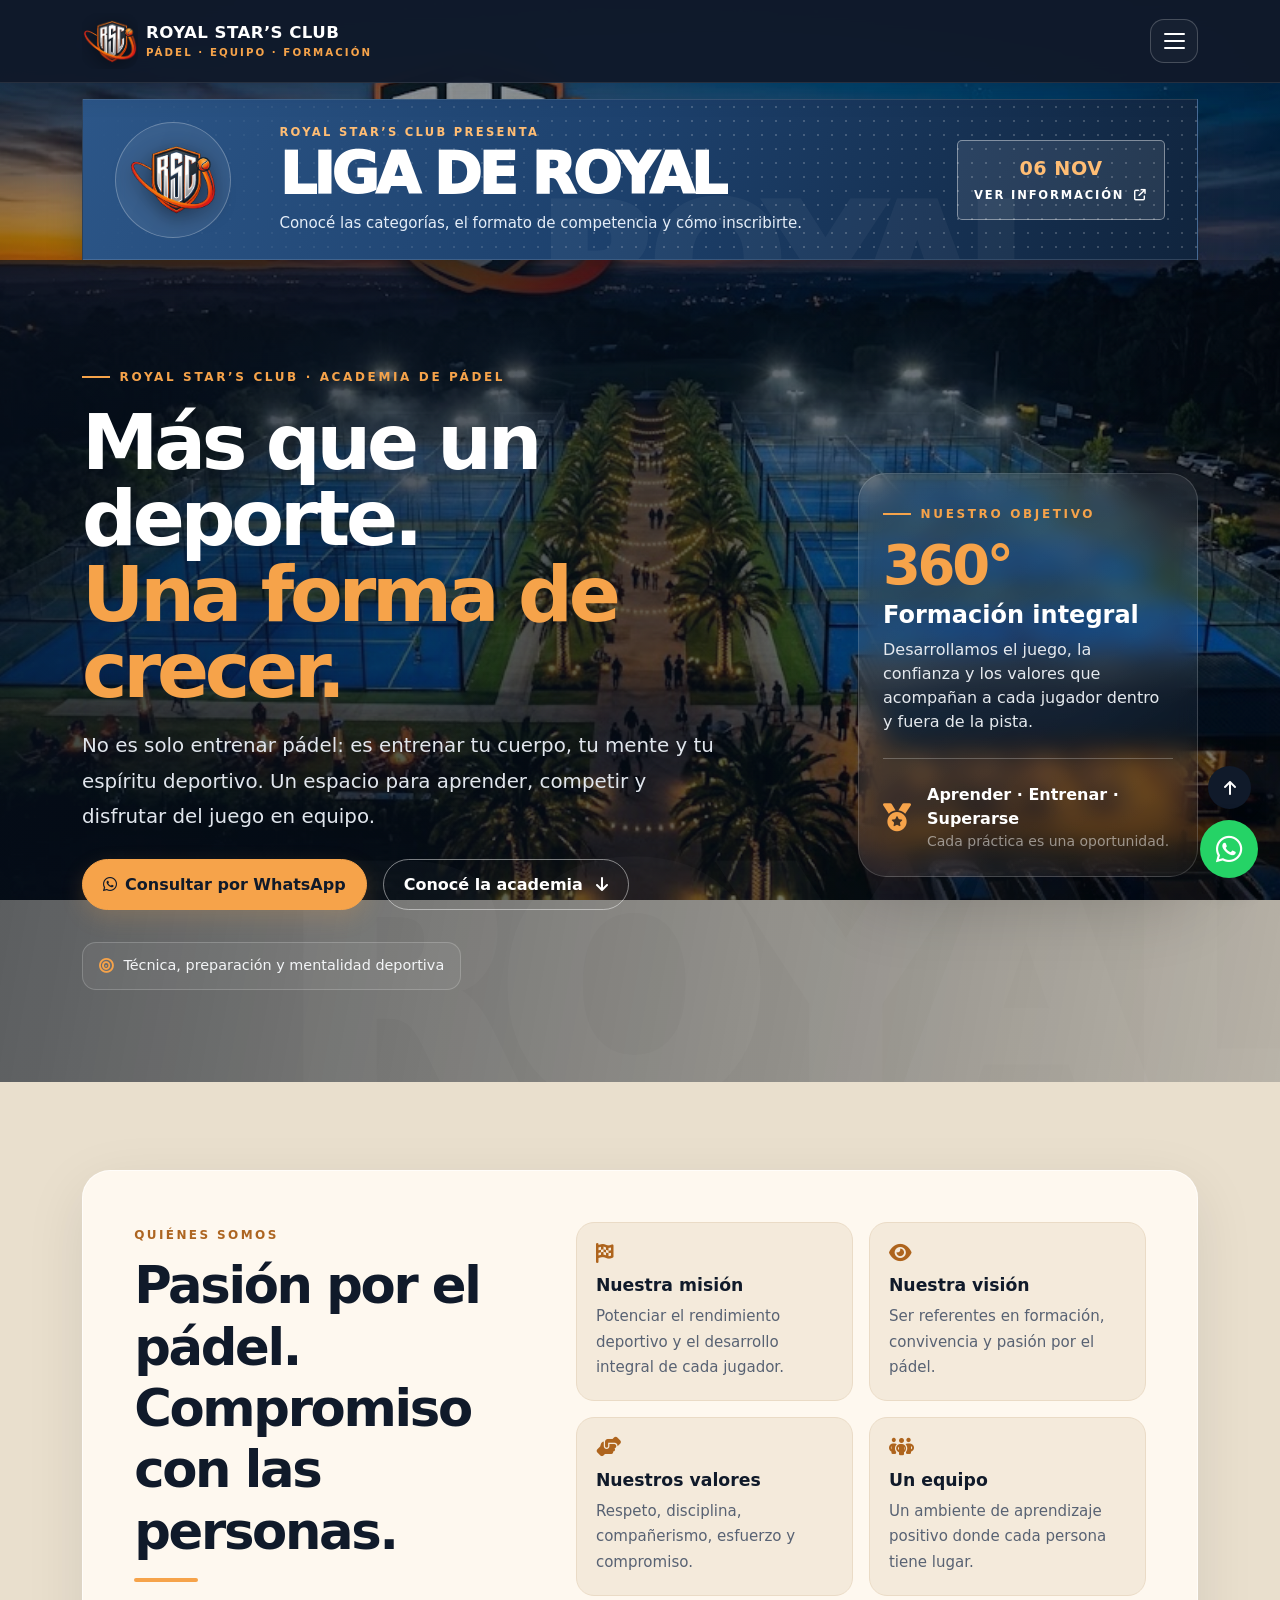
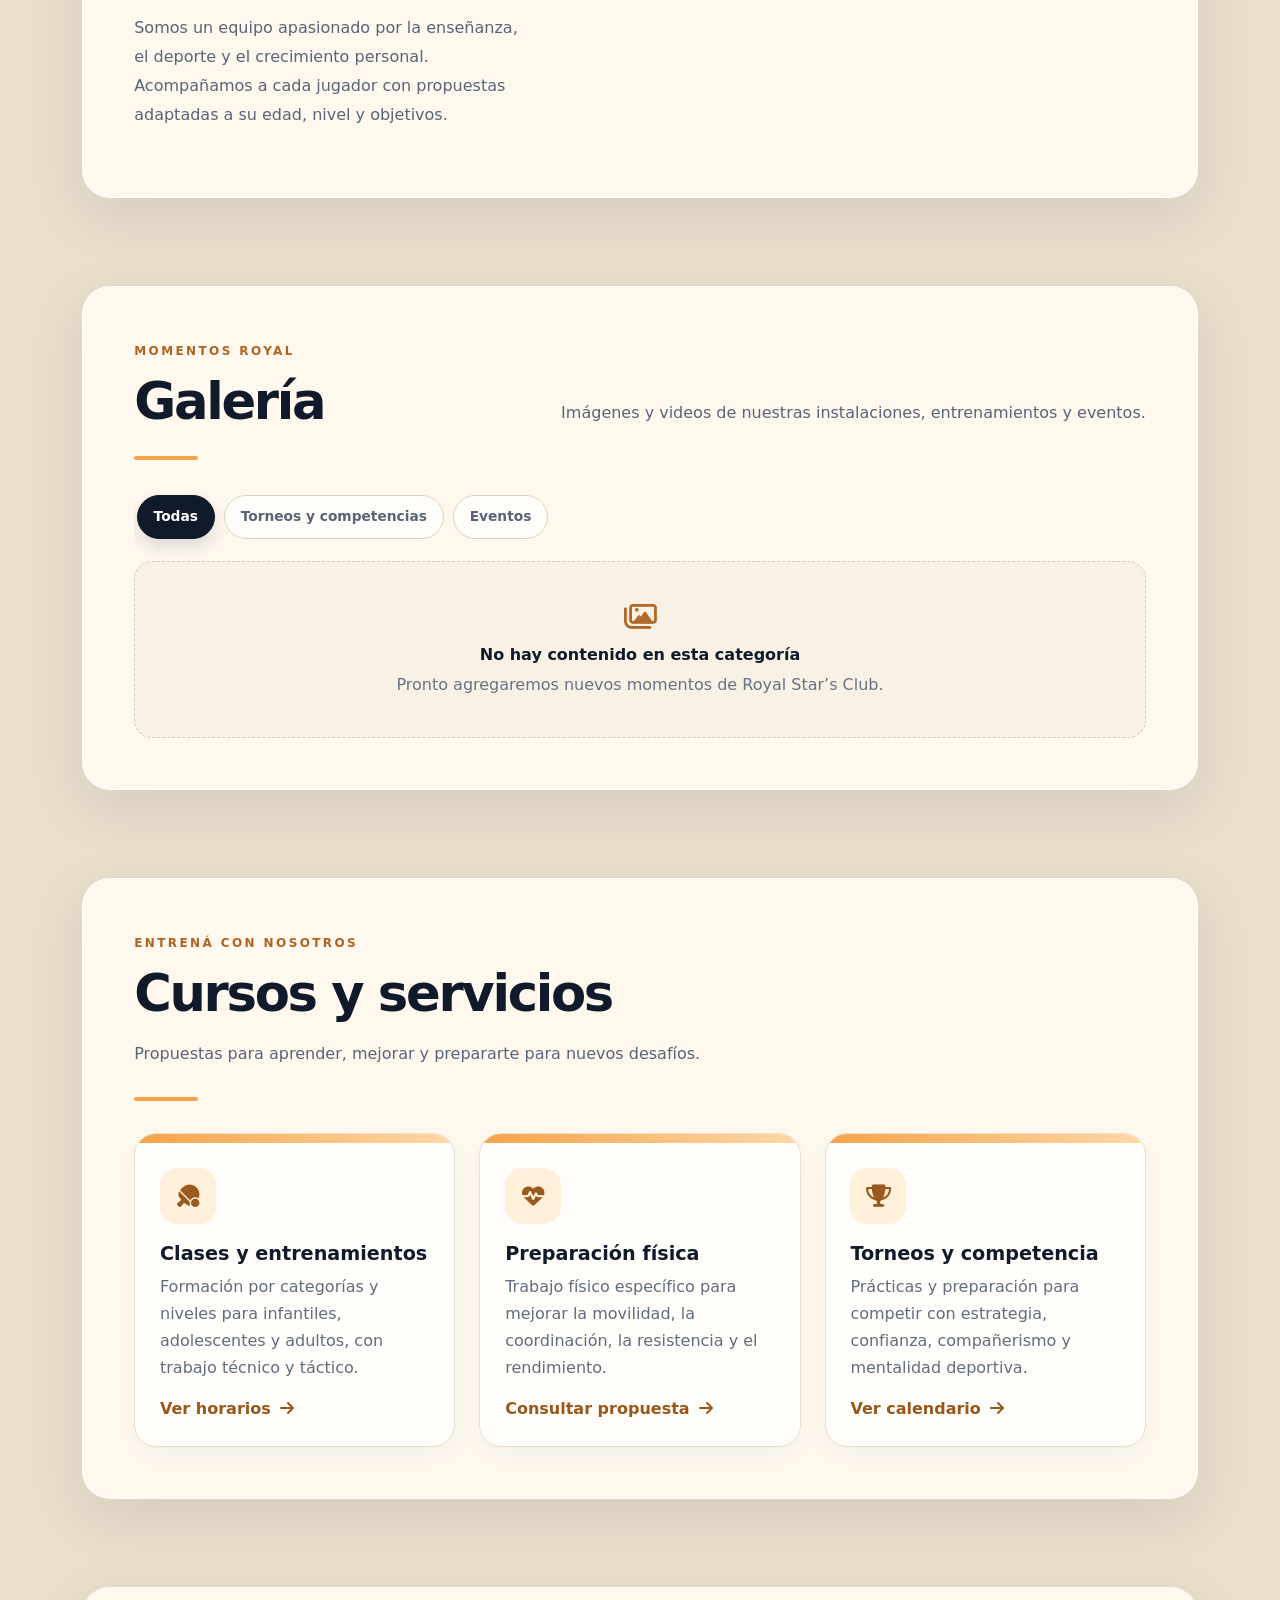
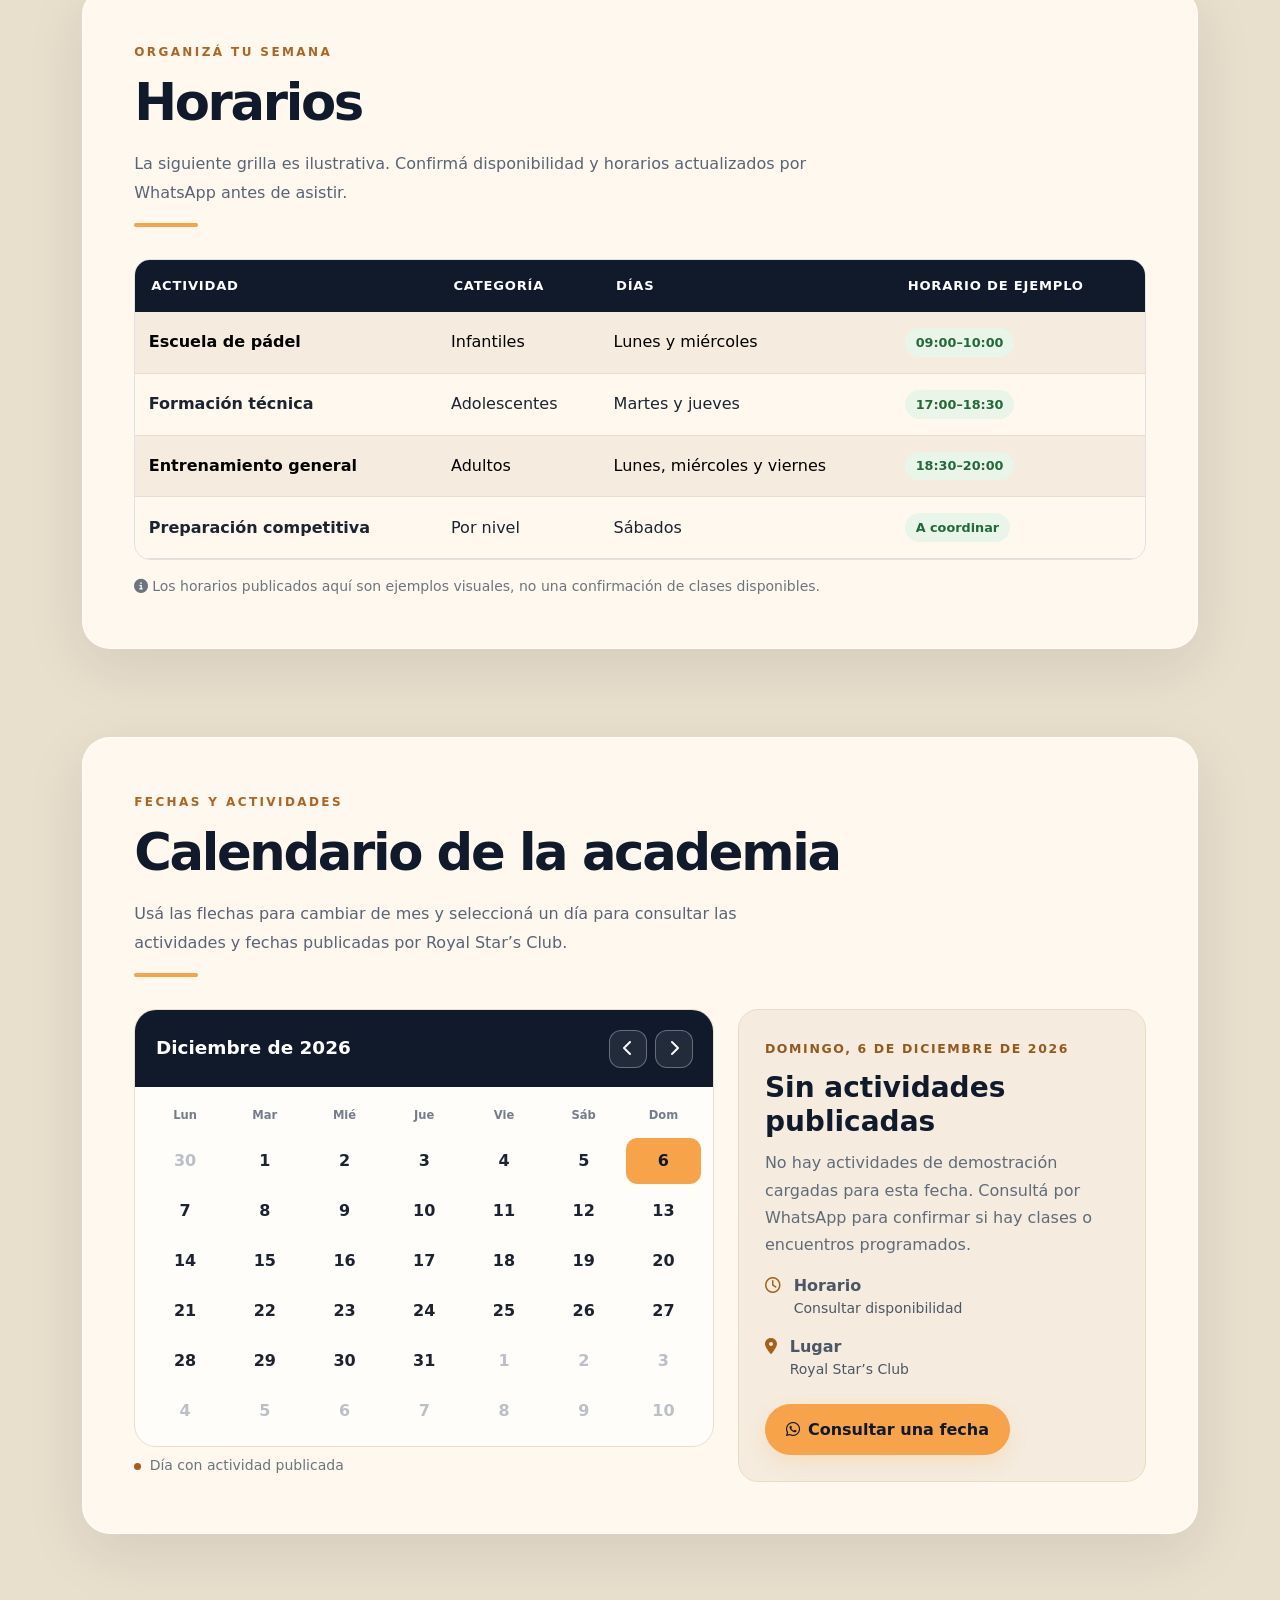
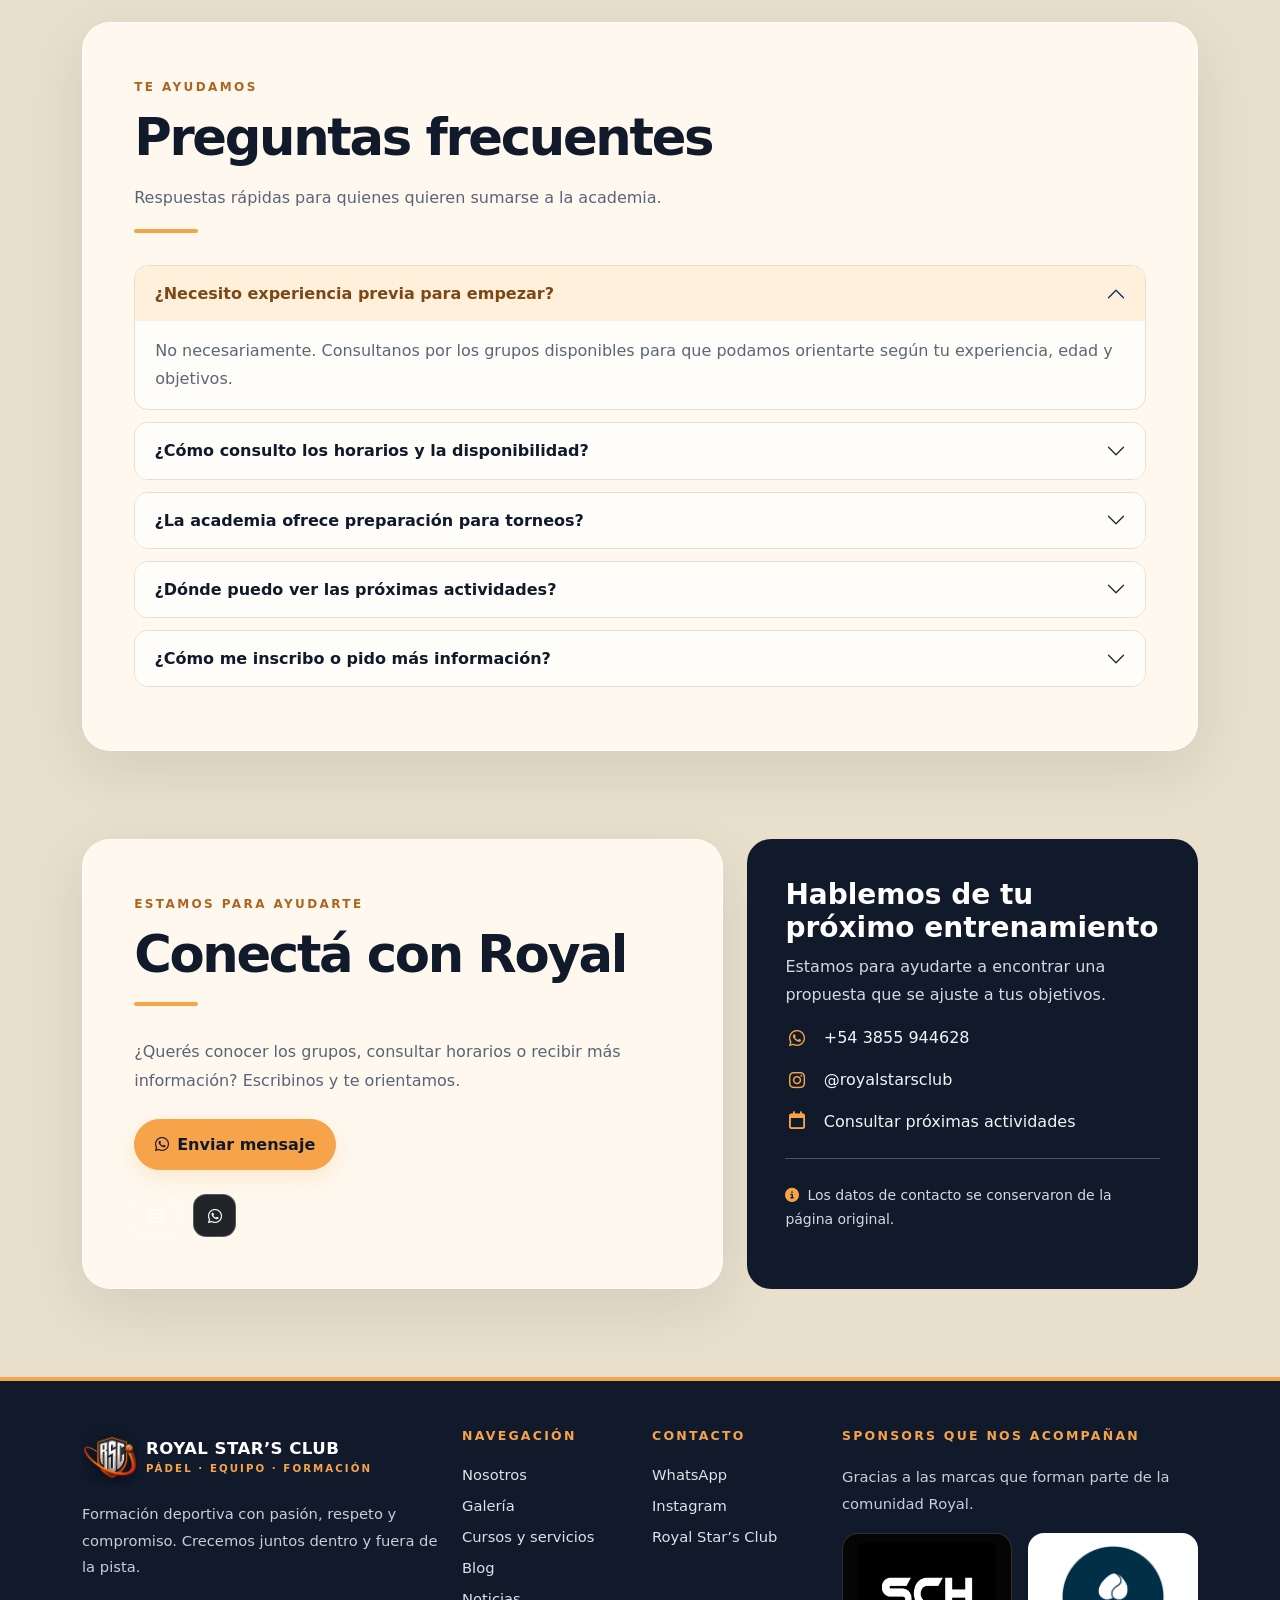
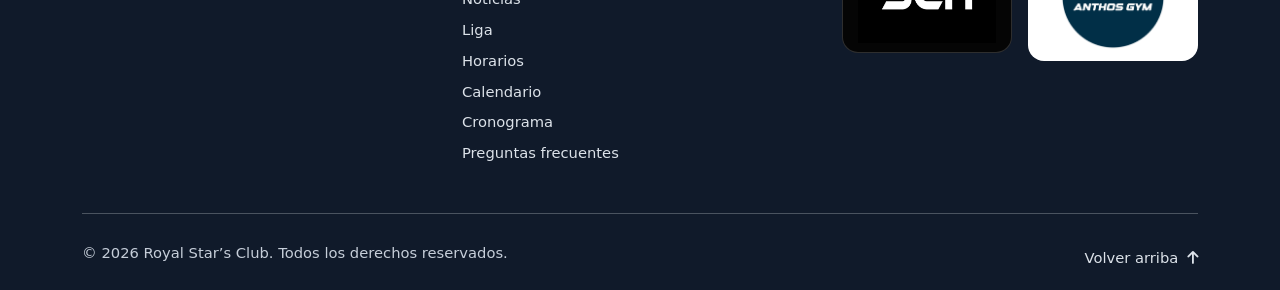
==== commit 1d2b1b99: "Limitar filtros de galeria Co-authored-by: Copilot <223556219+Copilot@users.noreply.github.com>" ====
--- a/index.html
+++ b/index.html
@@ -82,12 +82,8 @@
 <div class="title-rule"></div>
 <div class="gallery-toolbar" id="galleryFilters" role="toolbar" aria-label="Filtrar galería">
 <button class="gallery-filter active" type="button" data-category="Todas" aria-pressed="true">Todas</button>
-<button class="gallery-filter" type="button" data-category="Instalaciones" aria-pressed="false">Instalaciones</button>
-<button class="gallery-filter" type="button" data-category="Canchas" aria-pressed="false">Canchas</button>
-<button class="gallery-filter" type="button" data-category="Entrenamientos" aria-pressed="false">Entrenamientos</button>
 <button class="gallery-filter" type="button" data-category="Torneos y competencias" aria-pressed="false">Torneos y competencias</button>
 <button class="gallery-filter" type="button" data-category="Eventos" aria-pressed="false">Eventos</button>
-<button class="gallery-filter" type="button" data-category="Comunidad" aria-pressed="false">Comunidad</button>
 </div>
 <div class="gallery-grid" id="galleryGrid" aria-live="polite"></div>
 </div></div>
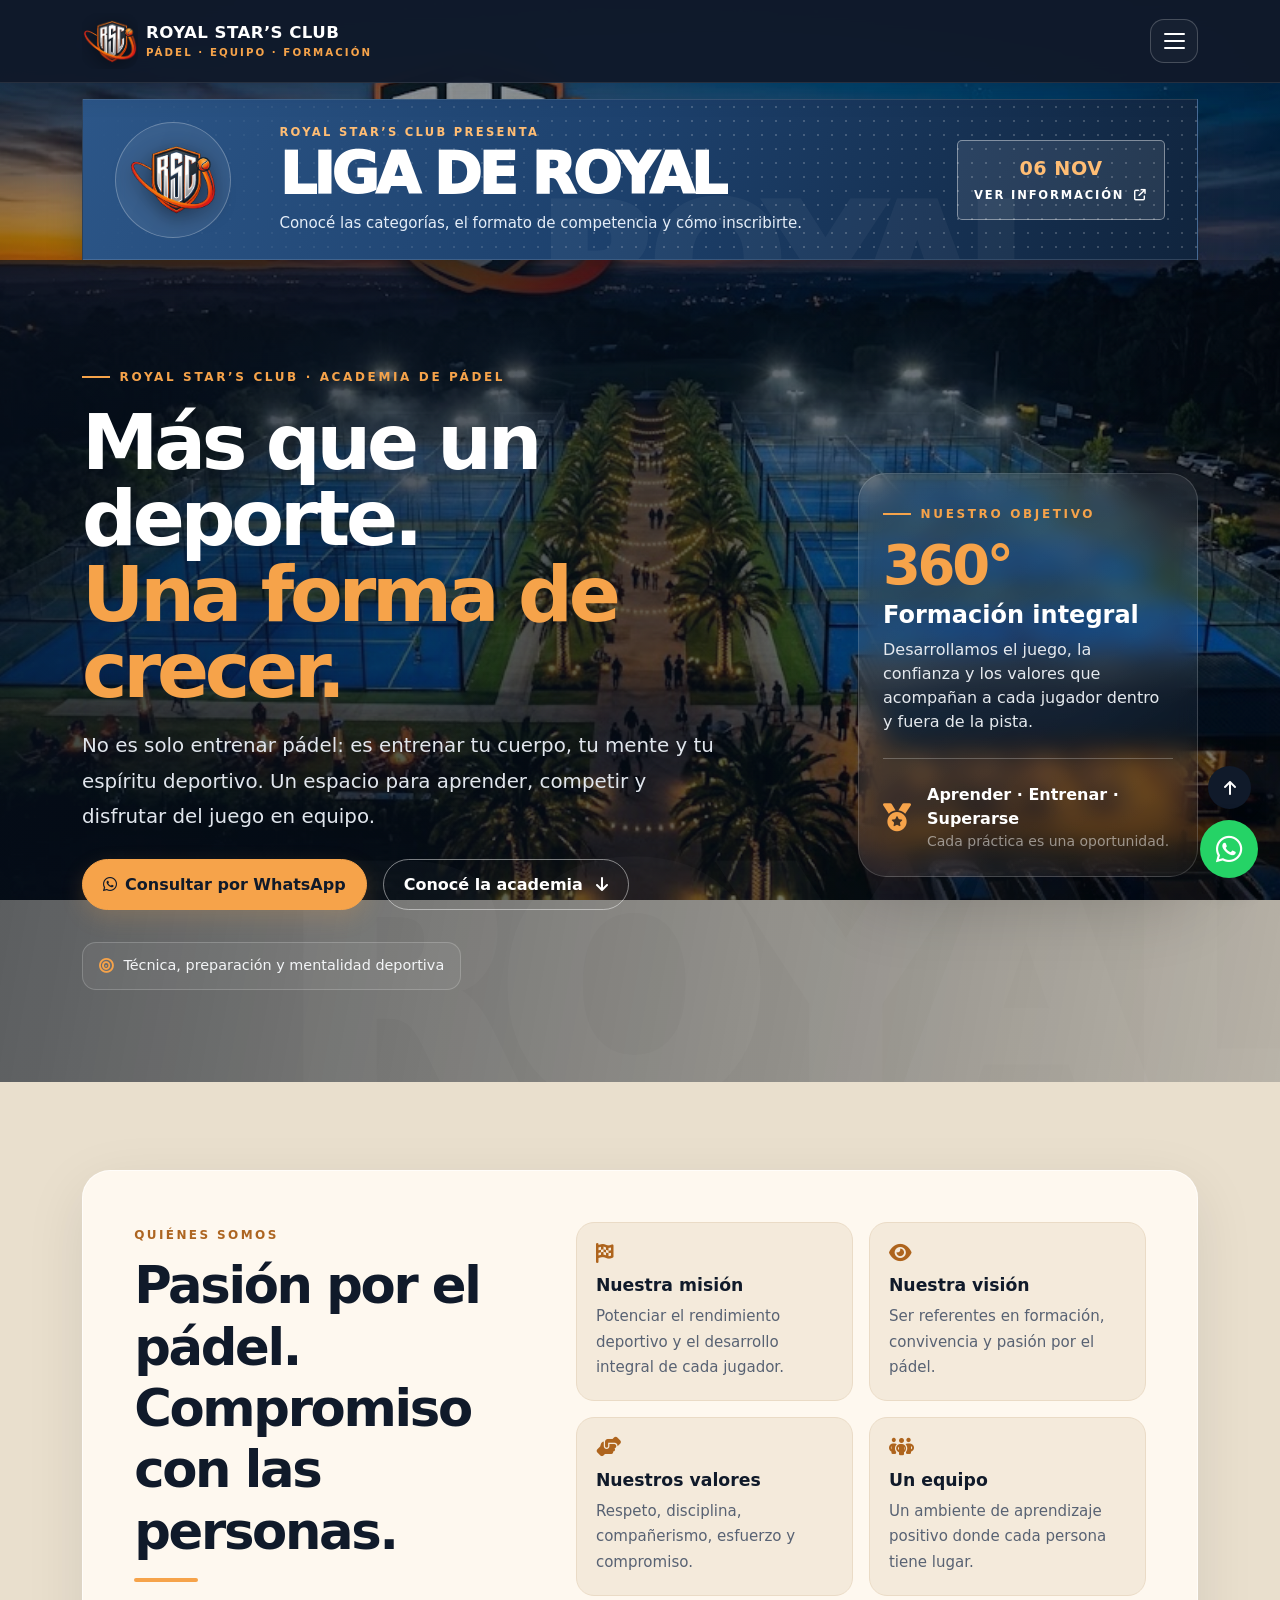
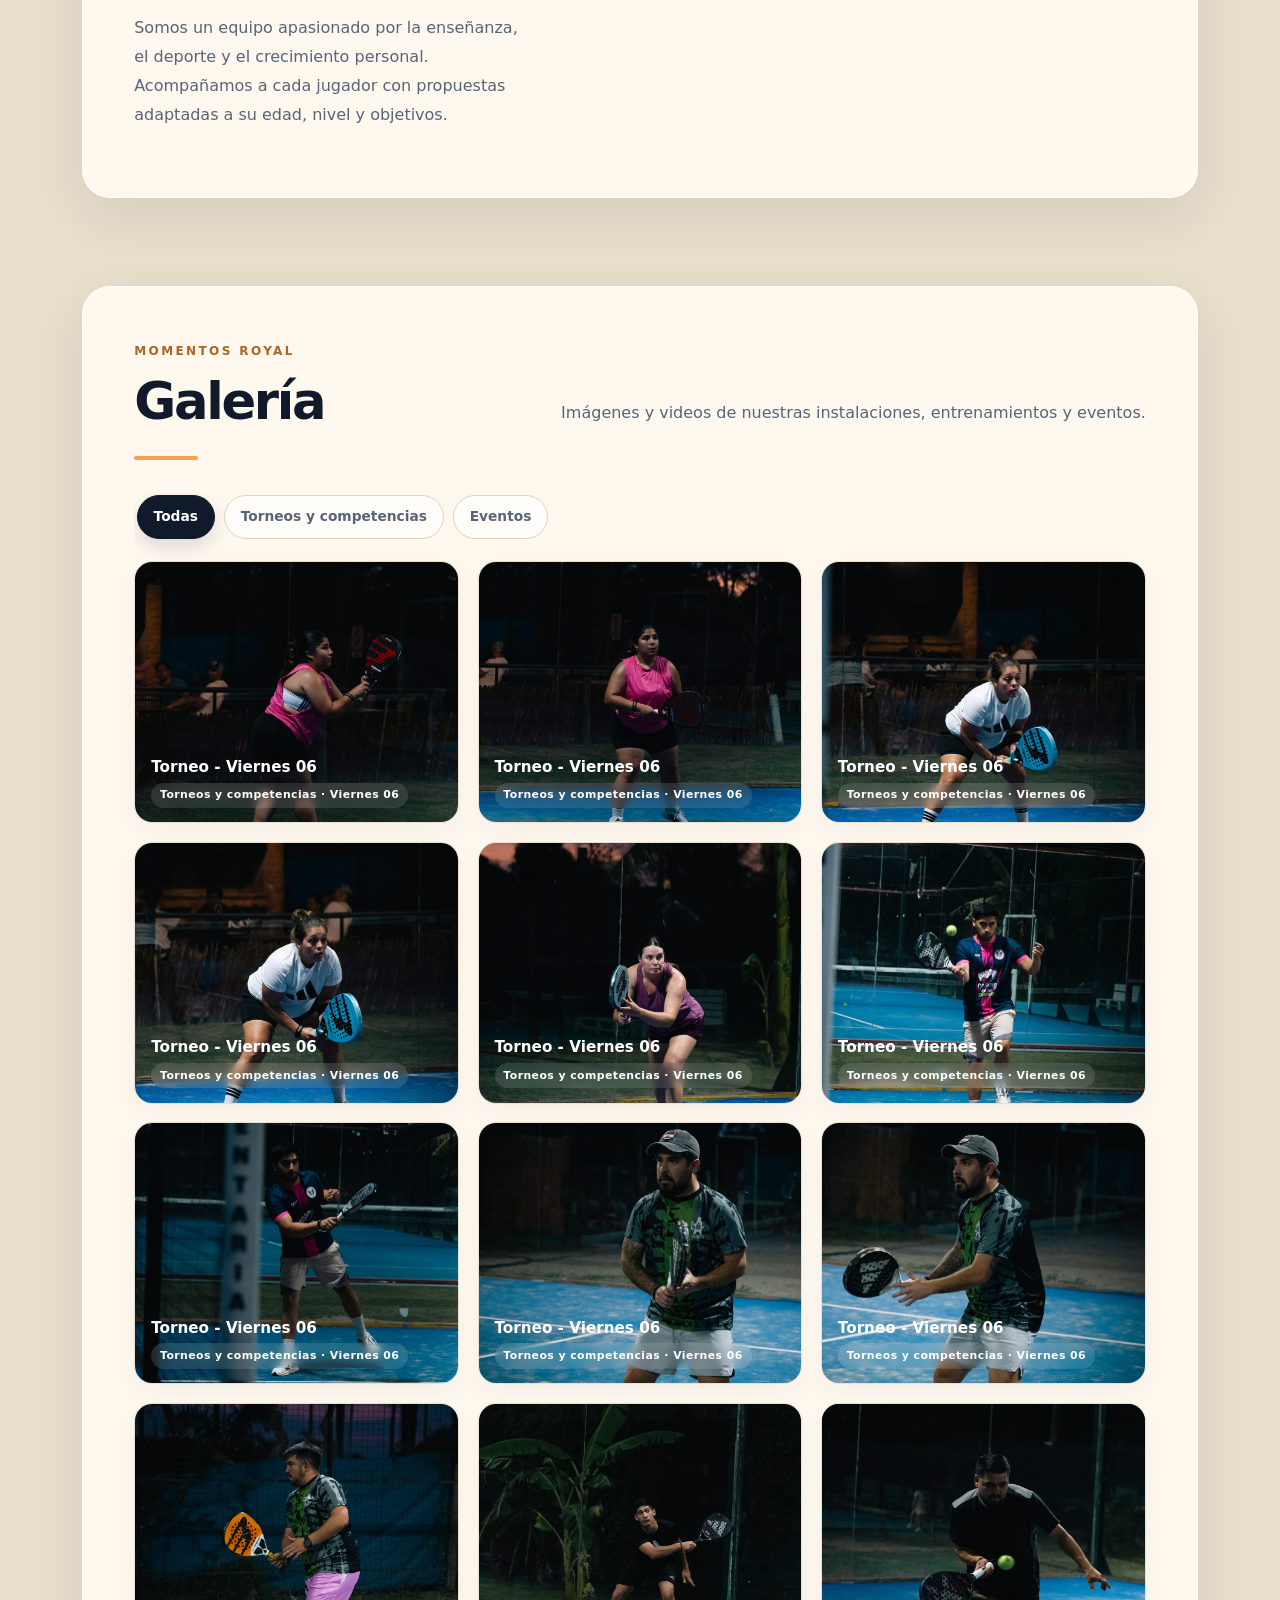
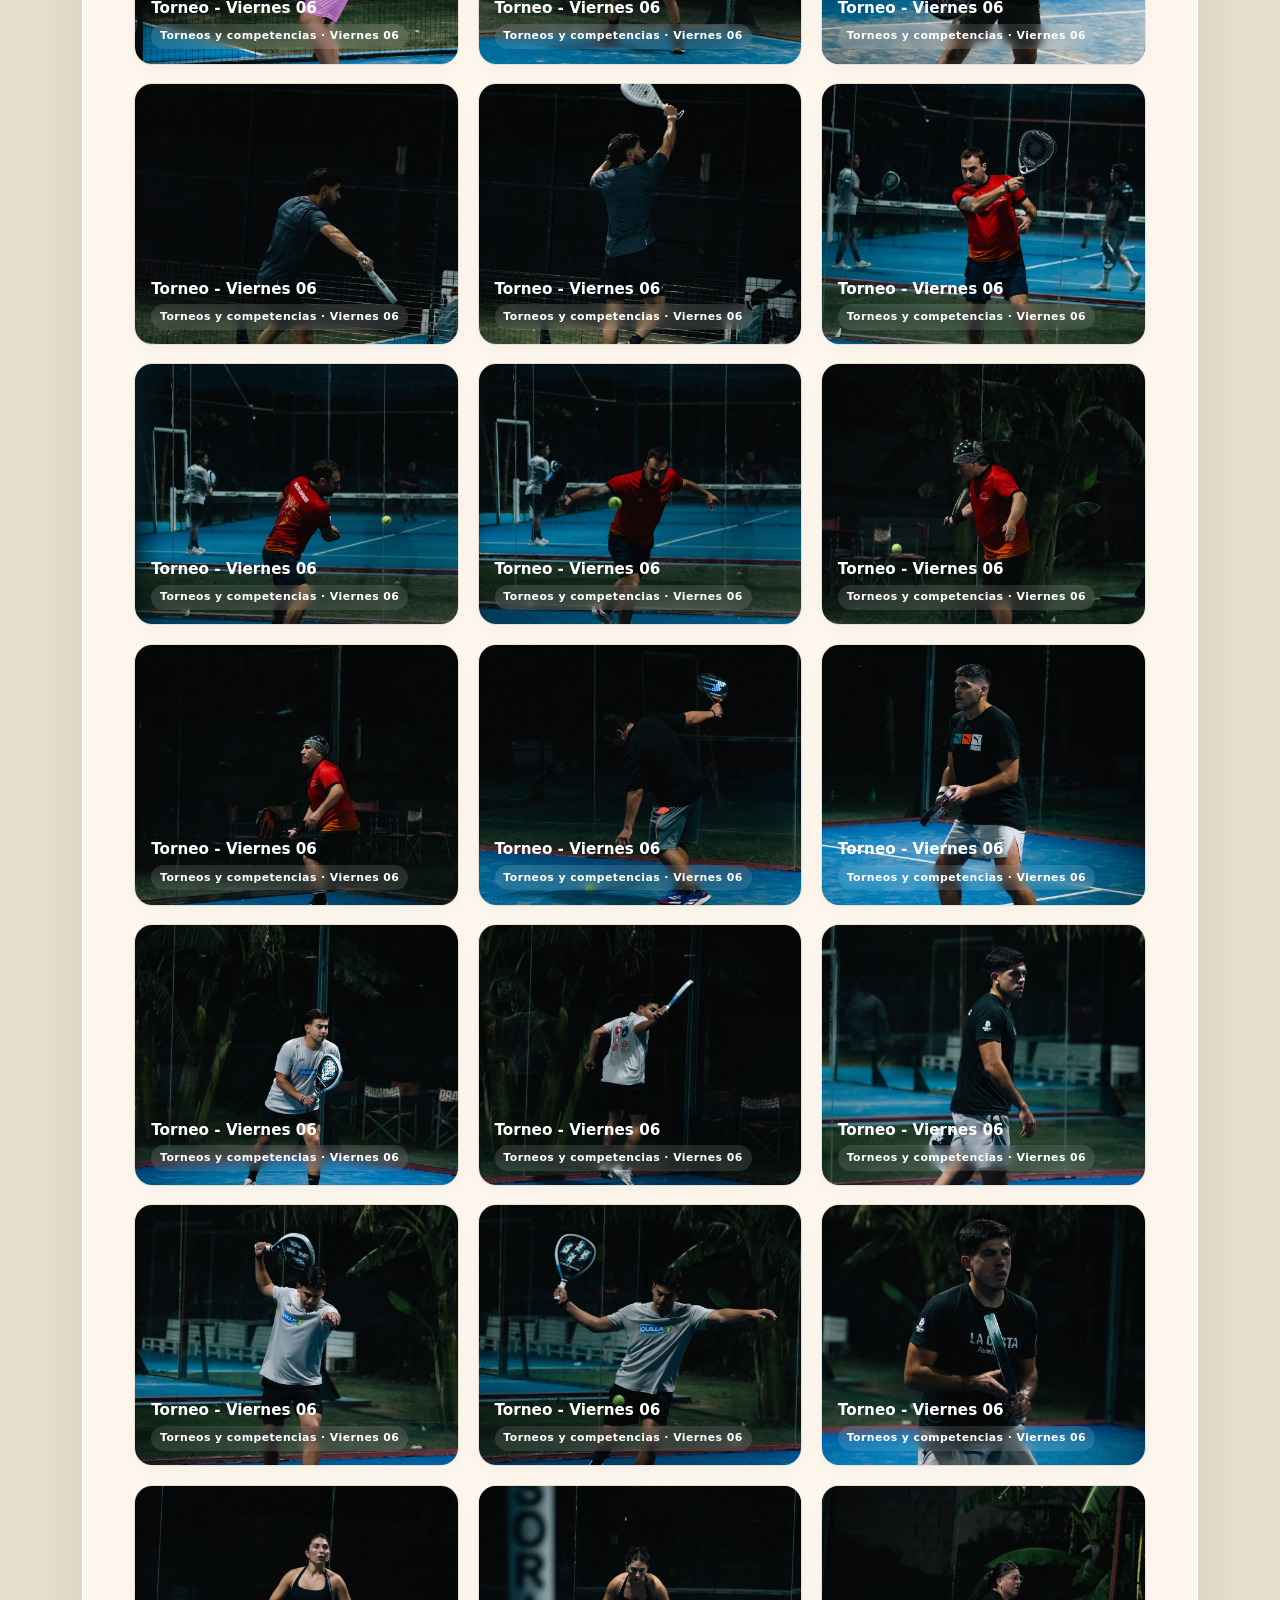
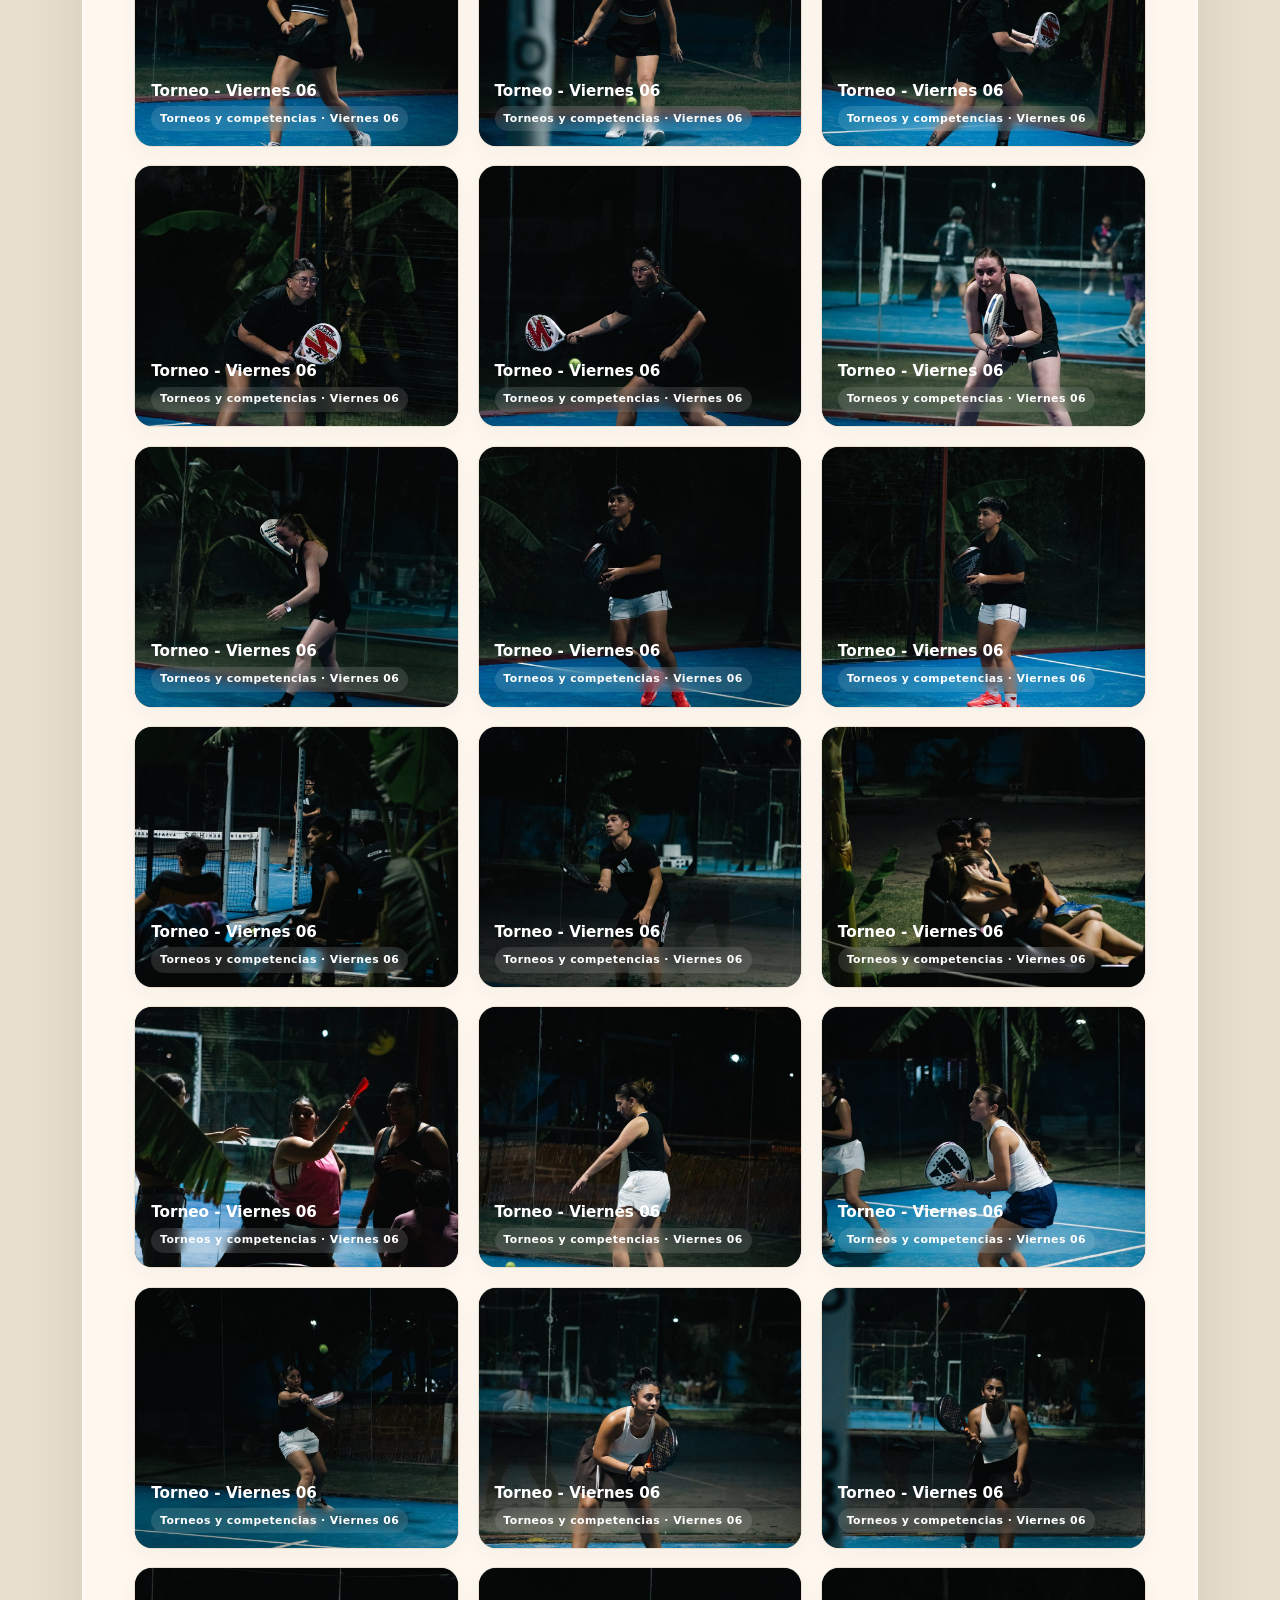
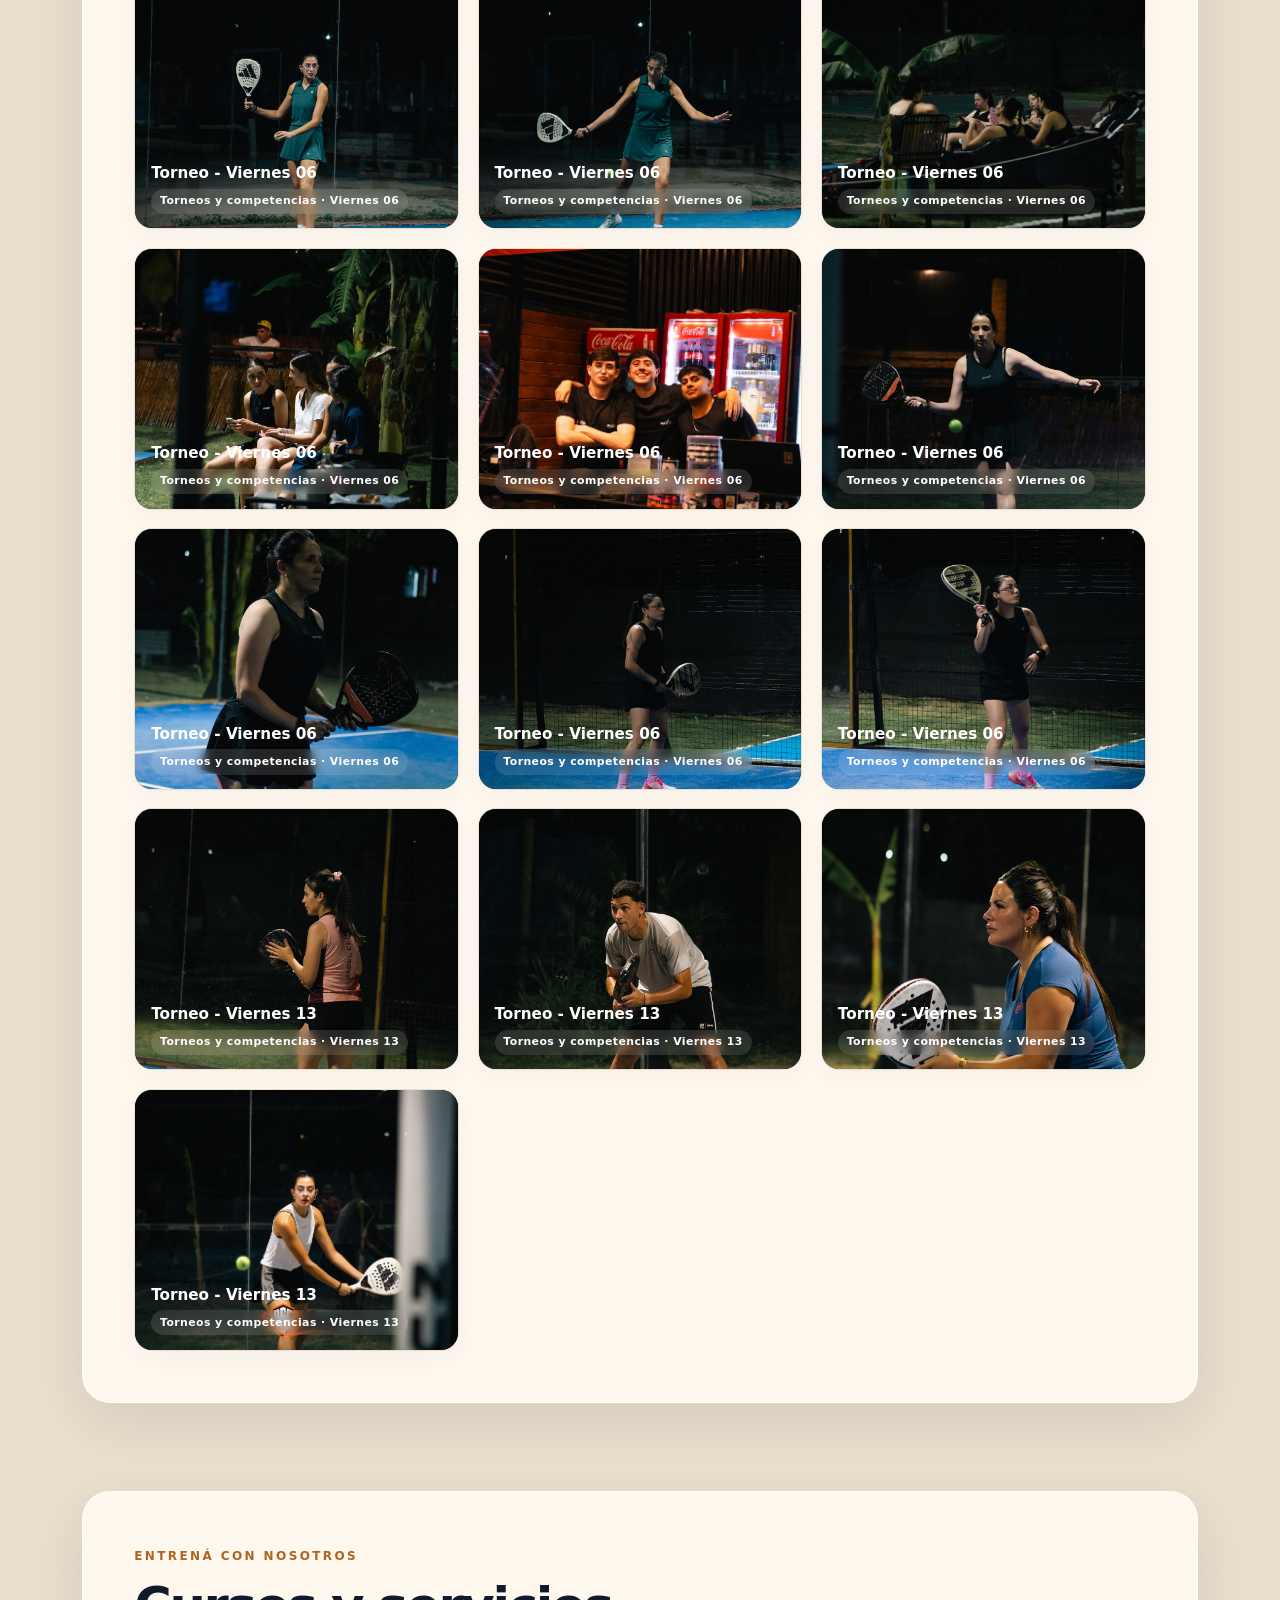
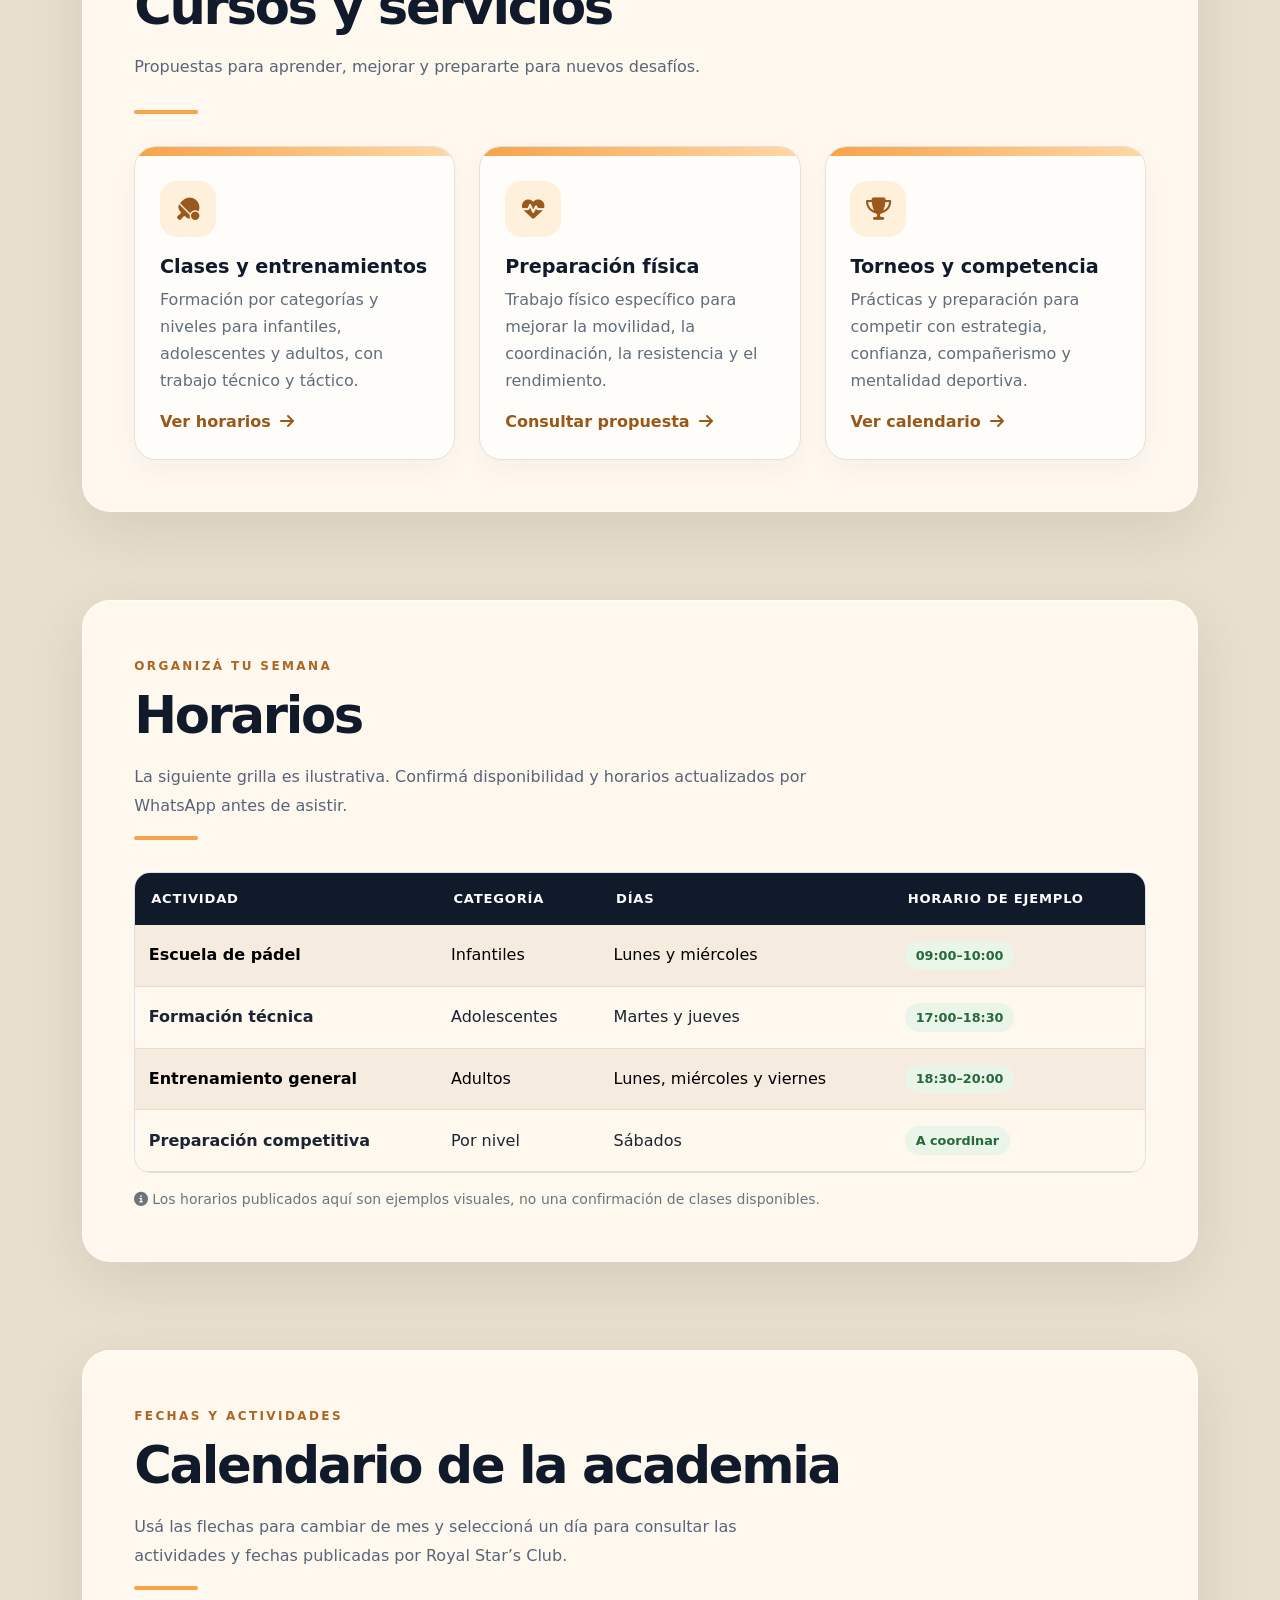
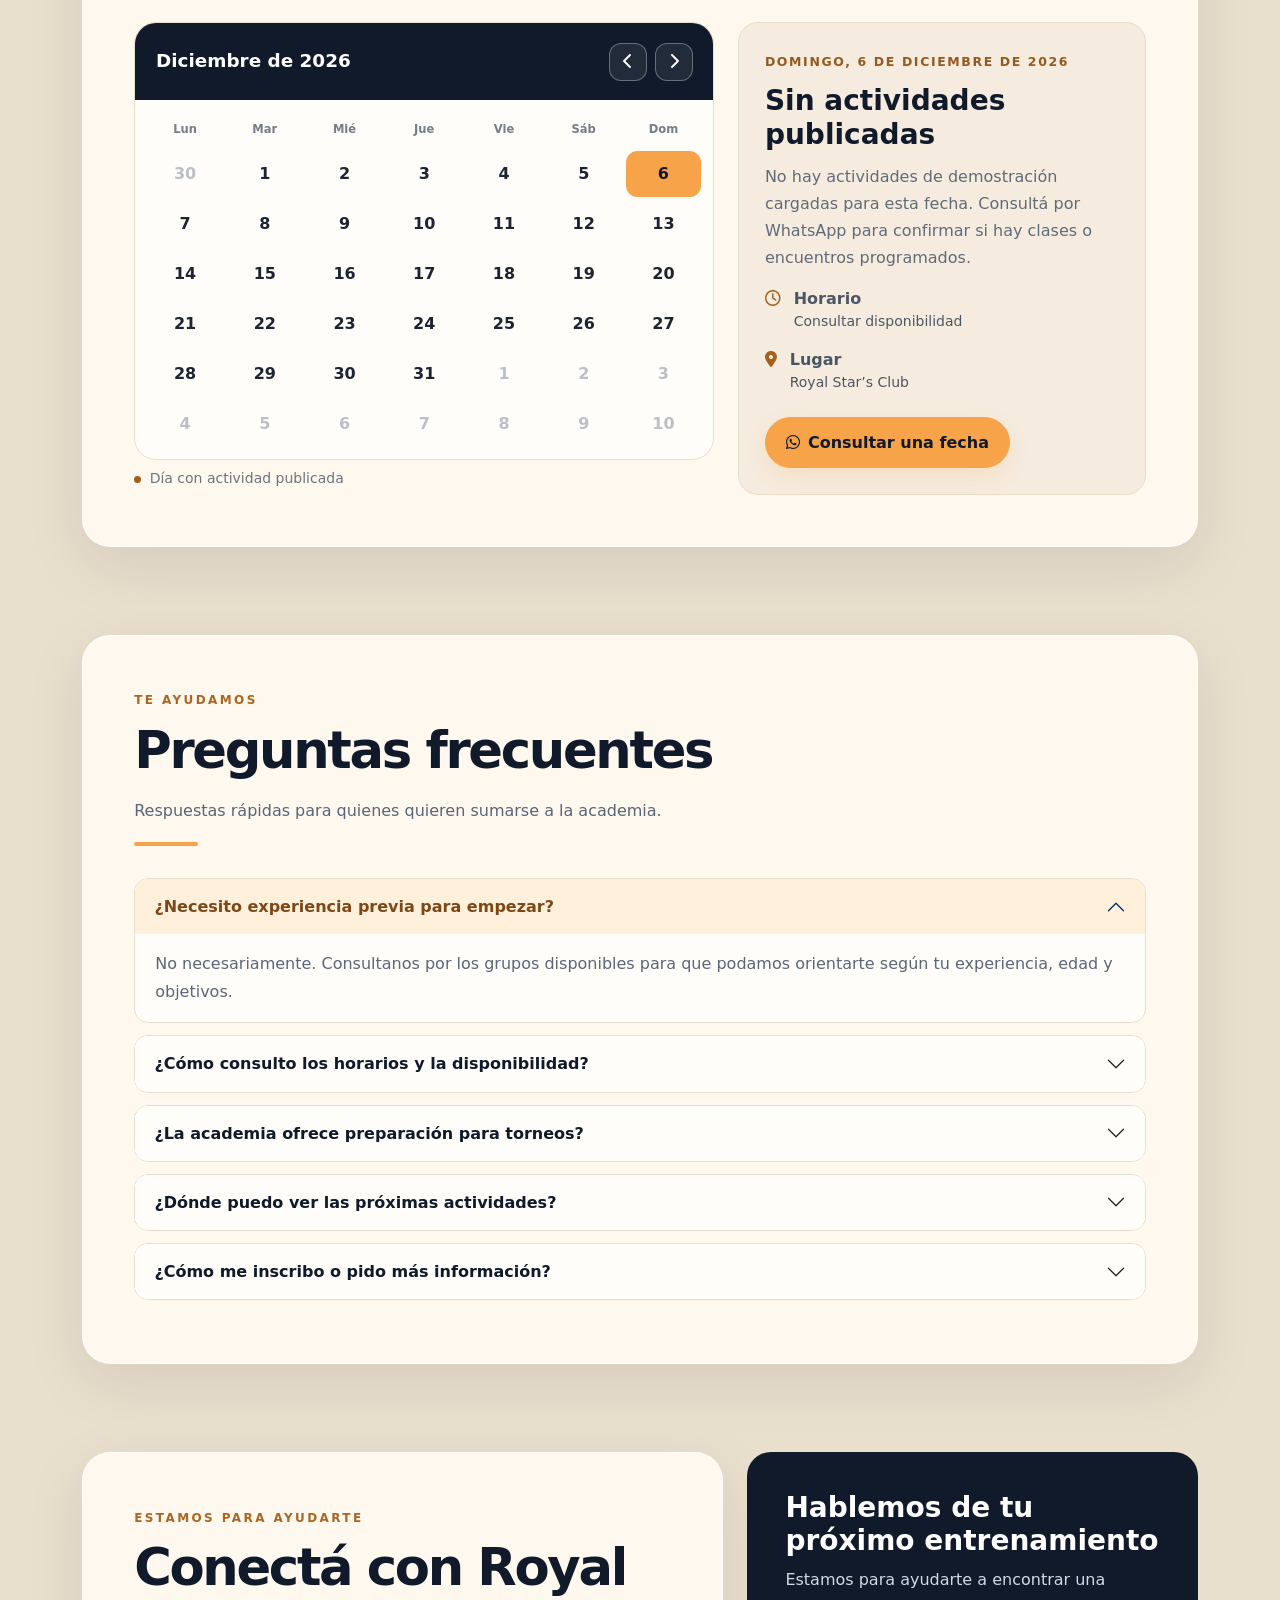
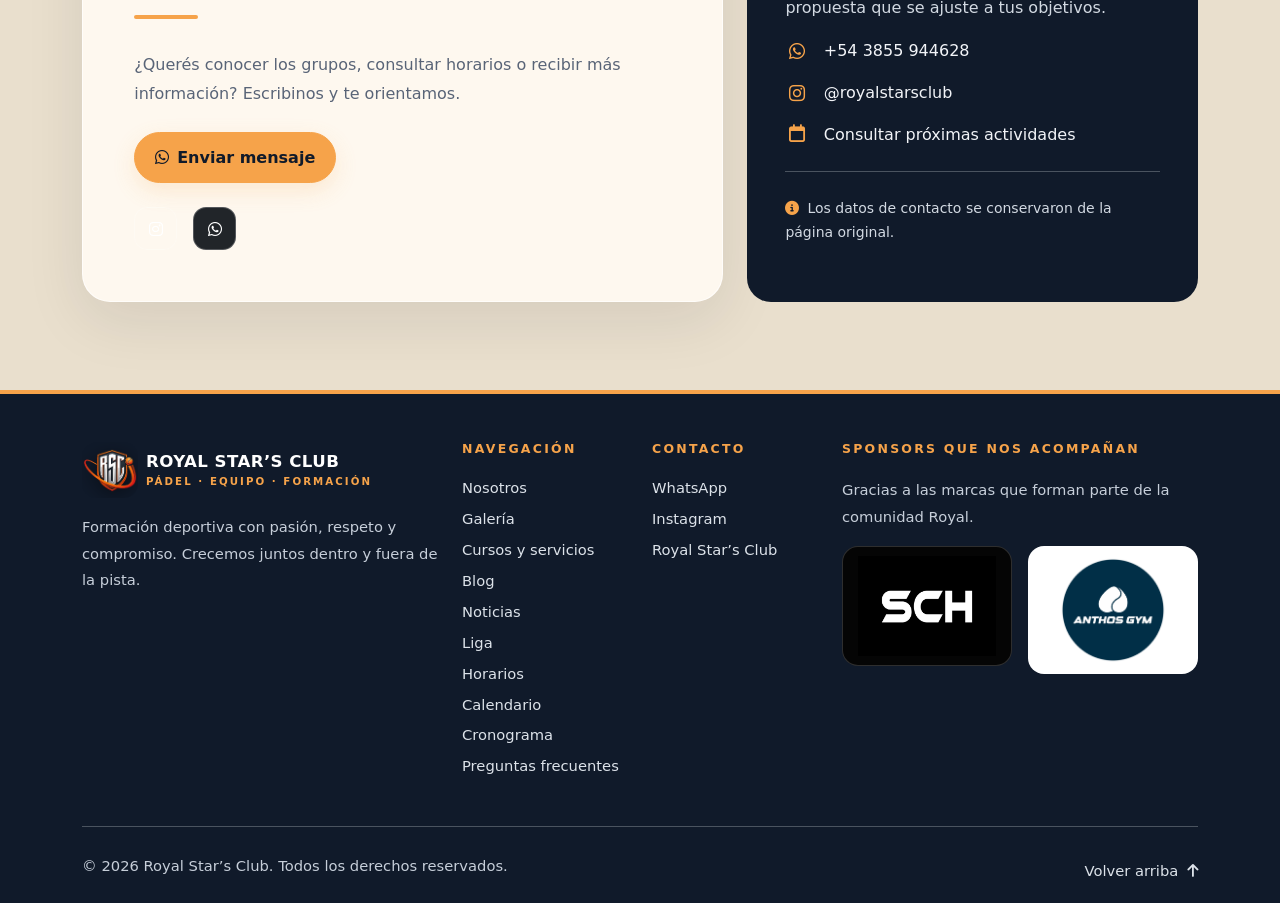
==== commit b714f835: "Dividir torneos por fechas Co-authored-by: Copilot <223556219+Copilot@users.noreply.github.com>" ====
--- a/index.html
+++ b/index.html
@@ -85,6 +85,11 @@
 <button class="gallery-filter" type="button" data-category="Torneos y competencias" aria-pressed="false">Torneos y competencias</button>
 <button class="gallery-filter" type="button" data-category="Eventos" aria-pressed="false">Eventos</button>
 </div>
+<div class="gallery-date-toolbar" id="galleryDateFilters" role="toolbar" aria-label="Filtrar torneos por fecha" hidden>
+<button class="gallery-date-filter active" type="button" data-date="Todas" aria-pressed="true">Todas las fechas</button>
+<button class="gallery-date-filter" type="button" data-date="Viernes 06" aria-pressed="false">Viernes 06</button>
+<button class="gallery-date-filter" type="button" data-date="Viernes 13" aria-pressed="false">Viernes 13</button>
+</div>
 <div class="gallery-grid" id="galleryGrid" aria-live="polite"></div>
 </div></div>
 </section>
--- a/assets/css/gallery.css
+++ b/assets/css/gallery.css
@@ -3,6 +3,10 @@
 .gallery-filter{flex:0 0 auto;border:1px solid #dfd1bc;border-radius:999px;background:#fffdf9;color:#596477;padding:.68rem 1rem;font-weight:800;font-size:.86rem;transition:.2s ease}
 .gallery-filter:hover,.gallery-filter:focus-visible{border-color:#c17a35;color:#8f511b}
 .gallery-filter.active{background:var(--navy);border-color:var(--navy);color:#fff;box-shadow:0 8px 18px #101a2a22}
+.gallery-date-toolbar{display:flex;gap:.45rem;flex-wrap:wrap;padding:0 0 1.25rem}
+.gallery-date-filter{border:1px solid #eadcc7;border-radius:999px;background:#fff8ed;color:#7b4a20;padding:.48rem .78rem;font-size:.78rem;font-weight:850;transition:.2s ease}
+.gallery-date-filter:hover,.gallery-date-filter:focus-visible{border-color:var(--gold);color:var(--navy)}
+.gallery-date-filter.active{background:#fff0dc;border-color:#d99a50;color:#764216}
 .gallery-grid{display:grid;grid-template-columns:repeat(3,minmax(0,1fr));gap:1.15rem}
 .gallery-card{position:relative;min-width:0;border:1px solid #eadfce;border-radius:18px;overflow:hidden;background:#fffdf9;box-shadow:0 8px 24px #2532460b;opacity:0;transform:translateY(10px);animation:gallery-in .35s ease forwards}
 .gallery-card-inner{position:relative;display:block;width:100%;height:260px;border:0;padding:0;background:#13233a;text-align:left;color:#fff;overflow:hidden}
